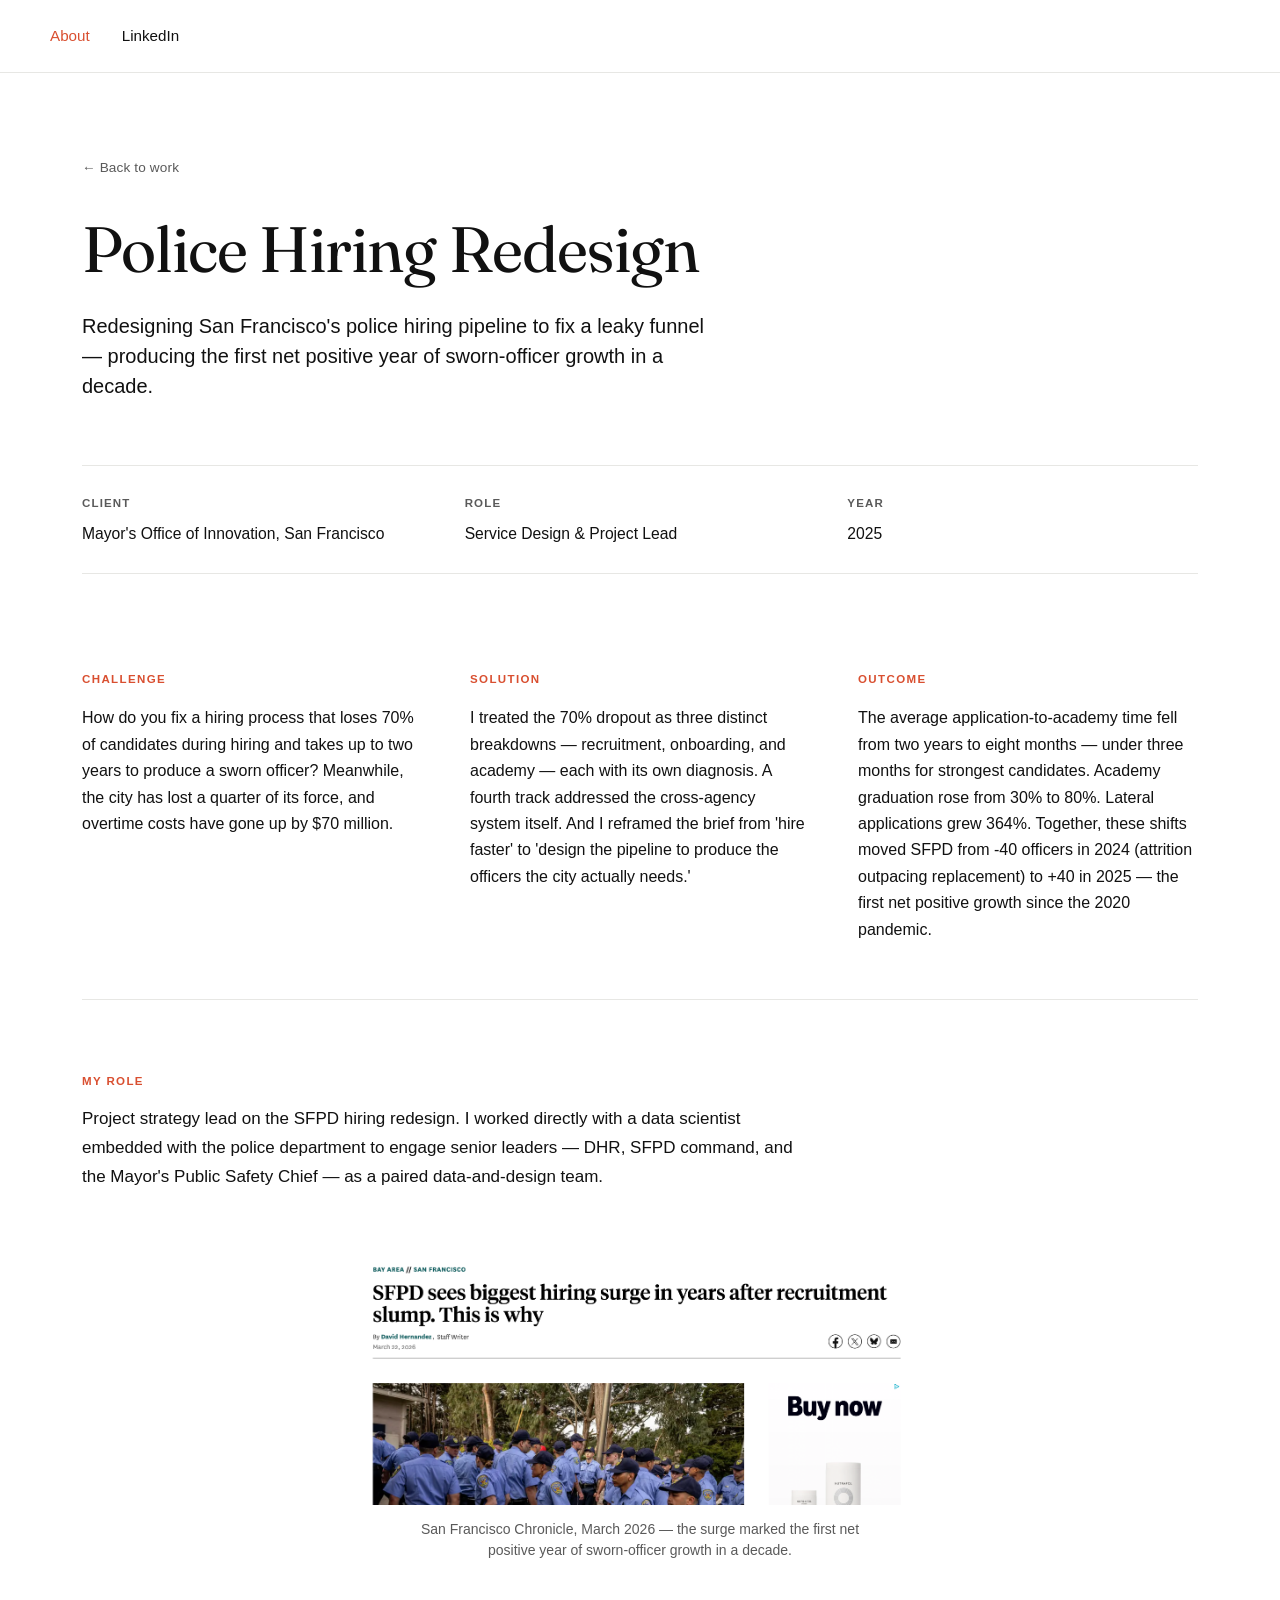
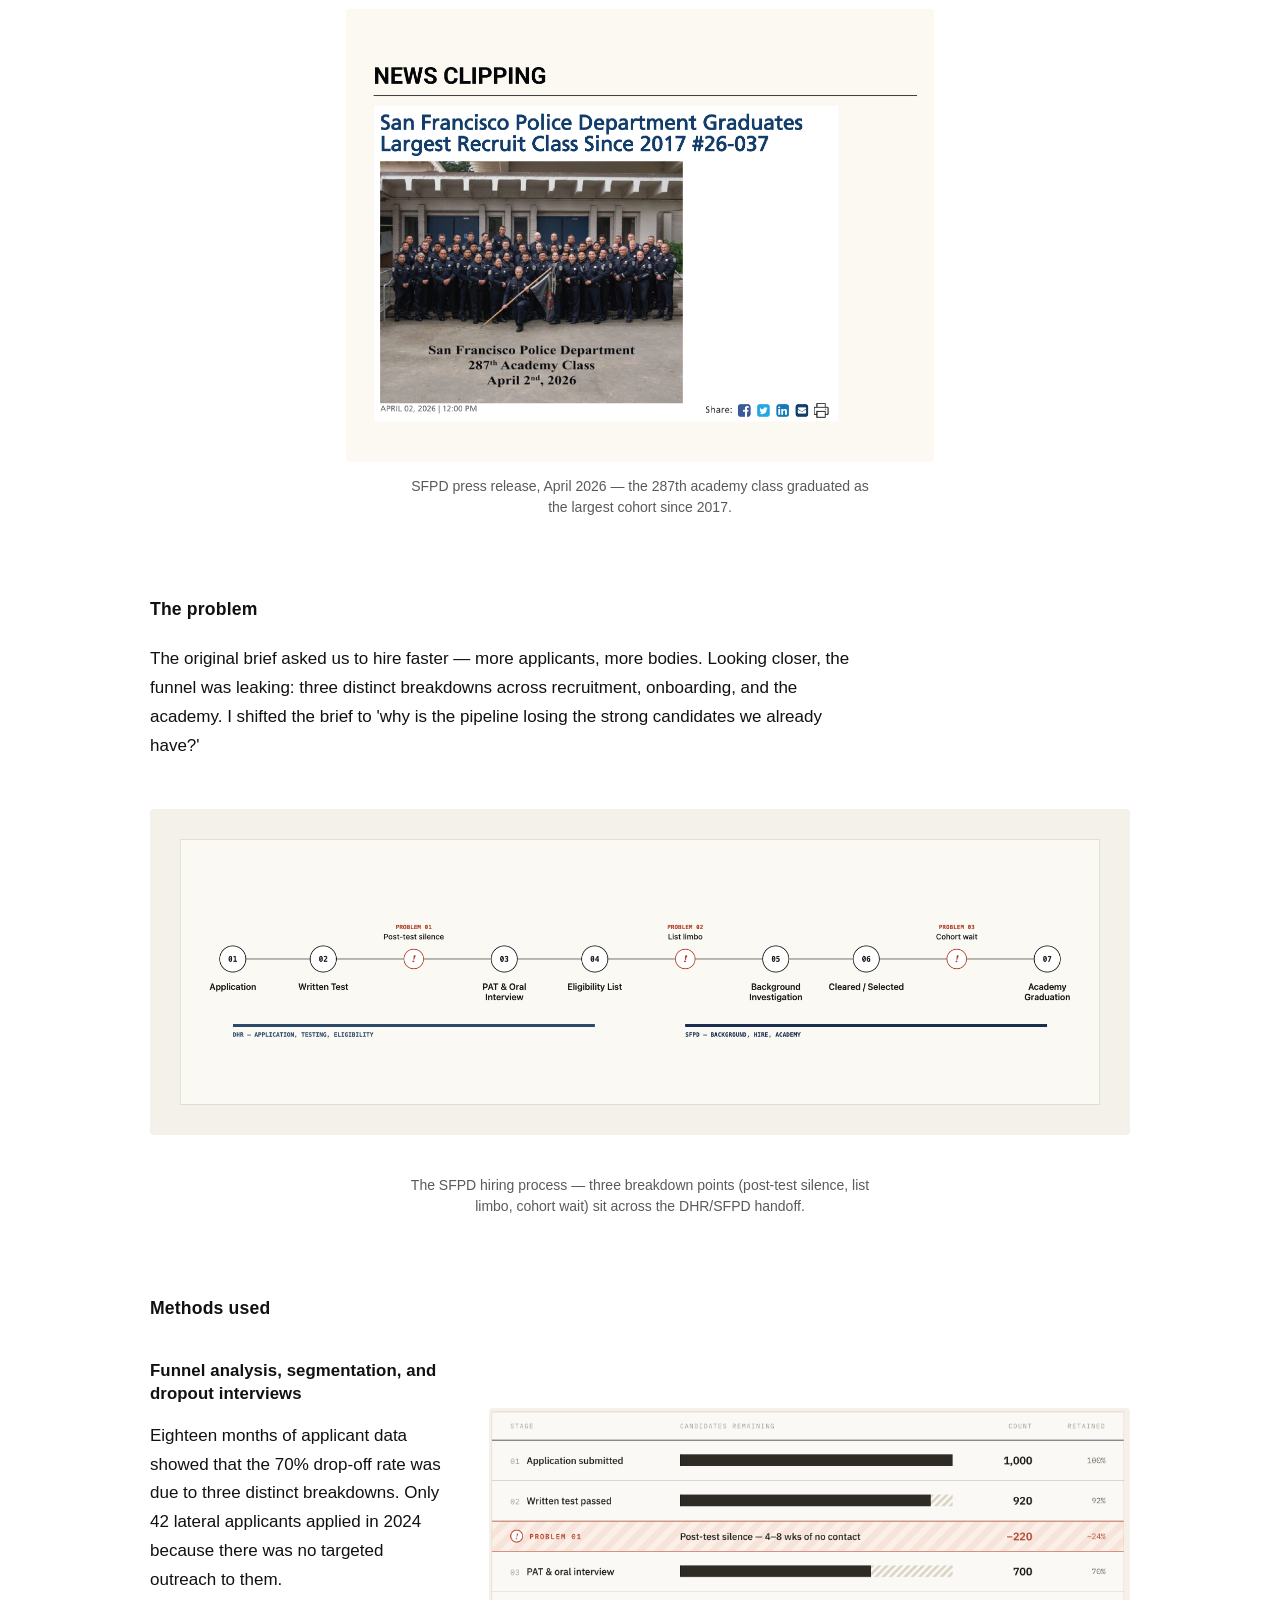
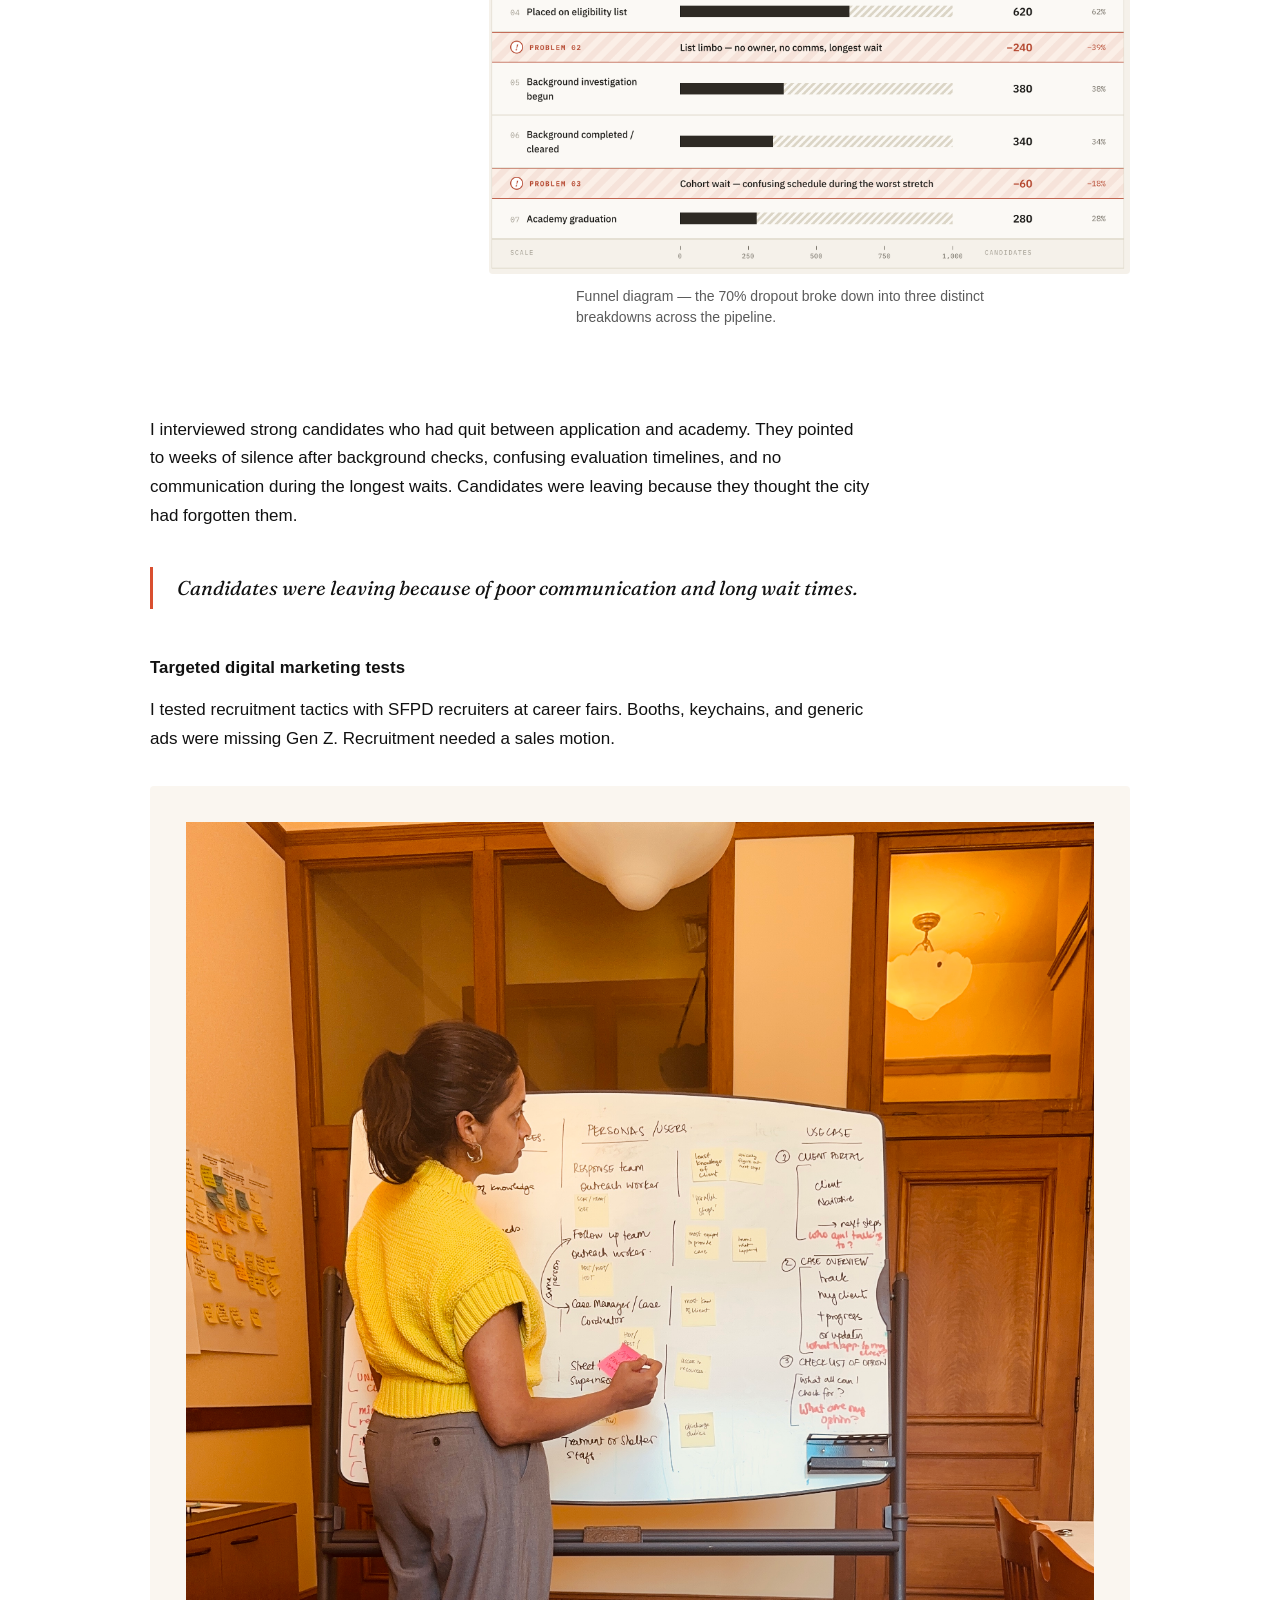
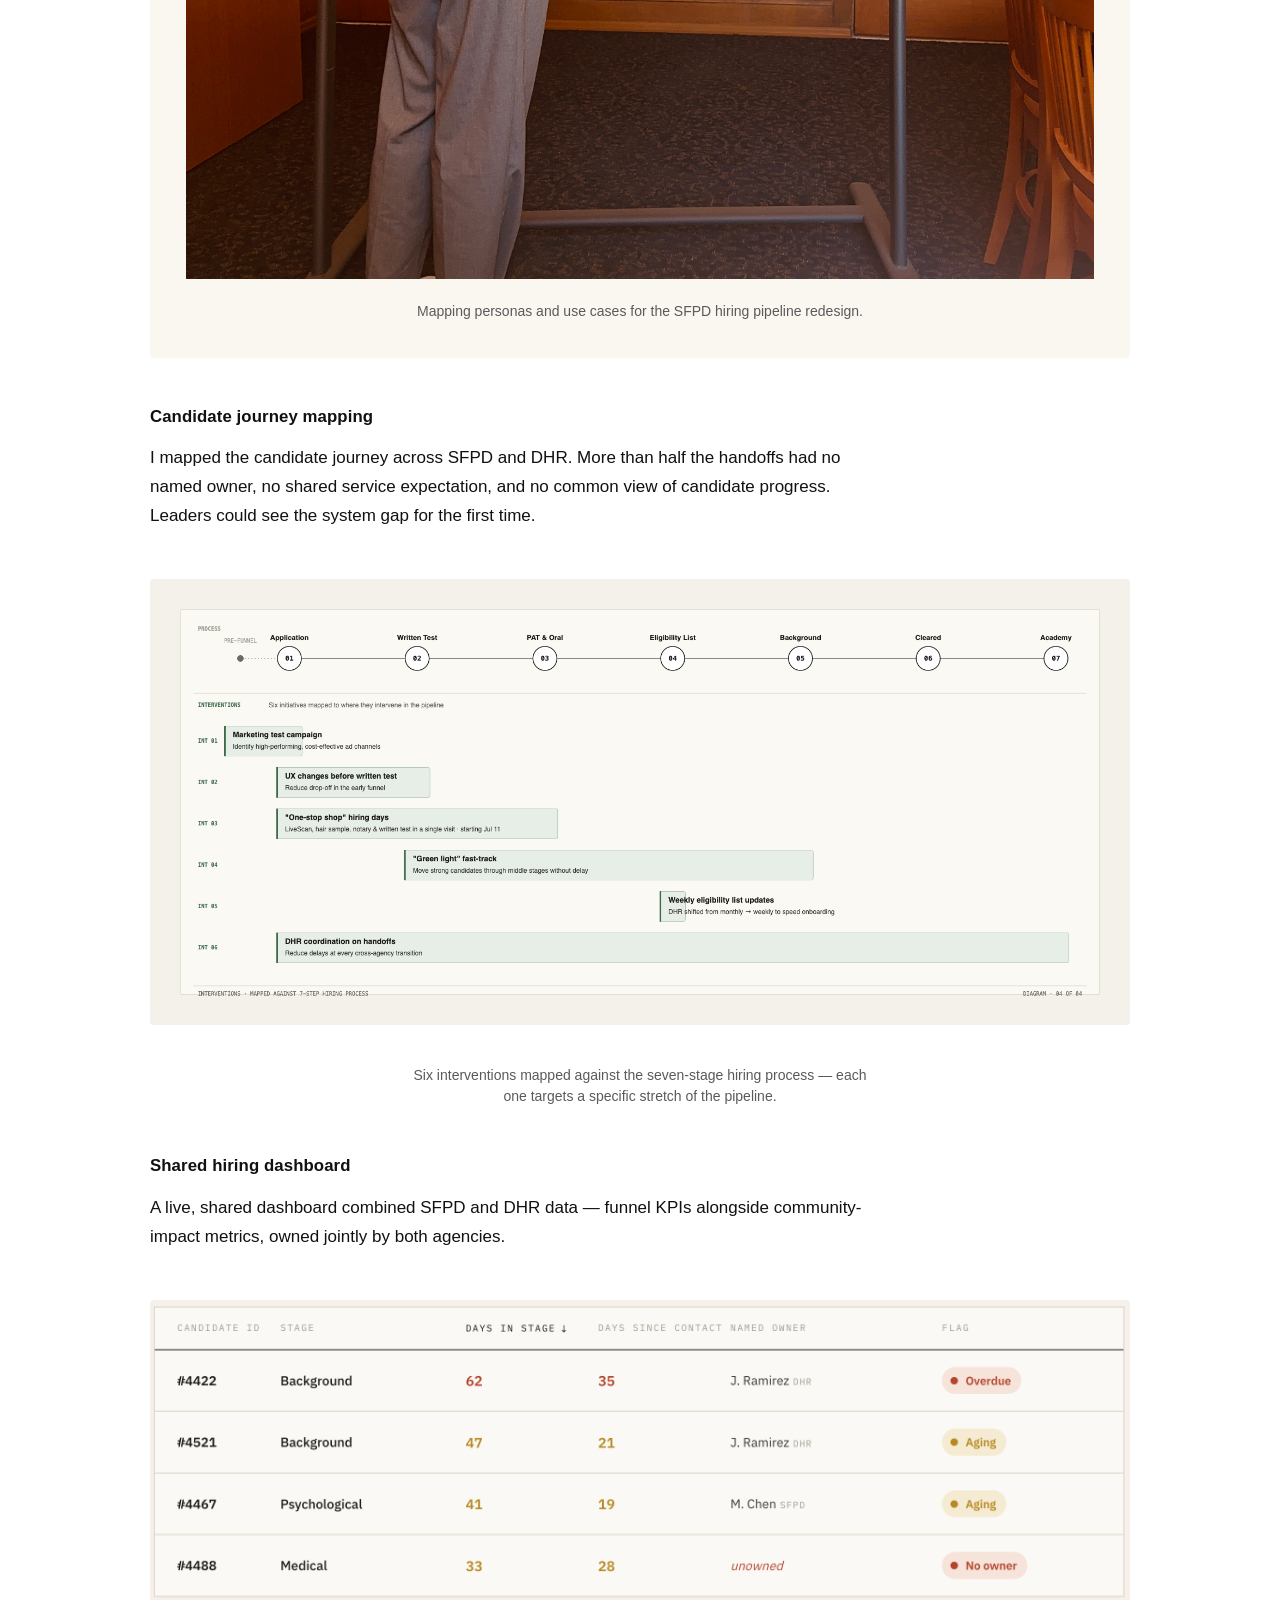
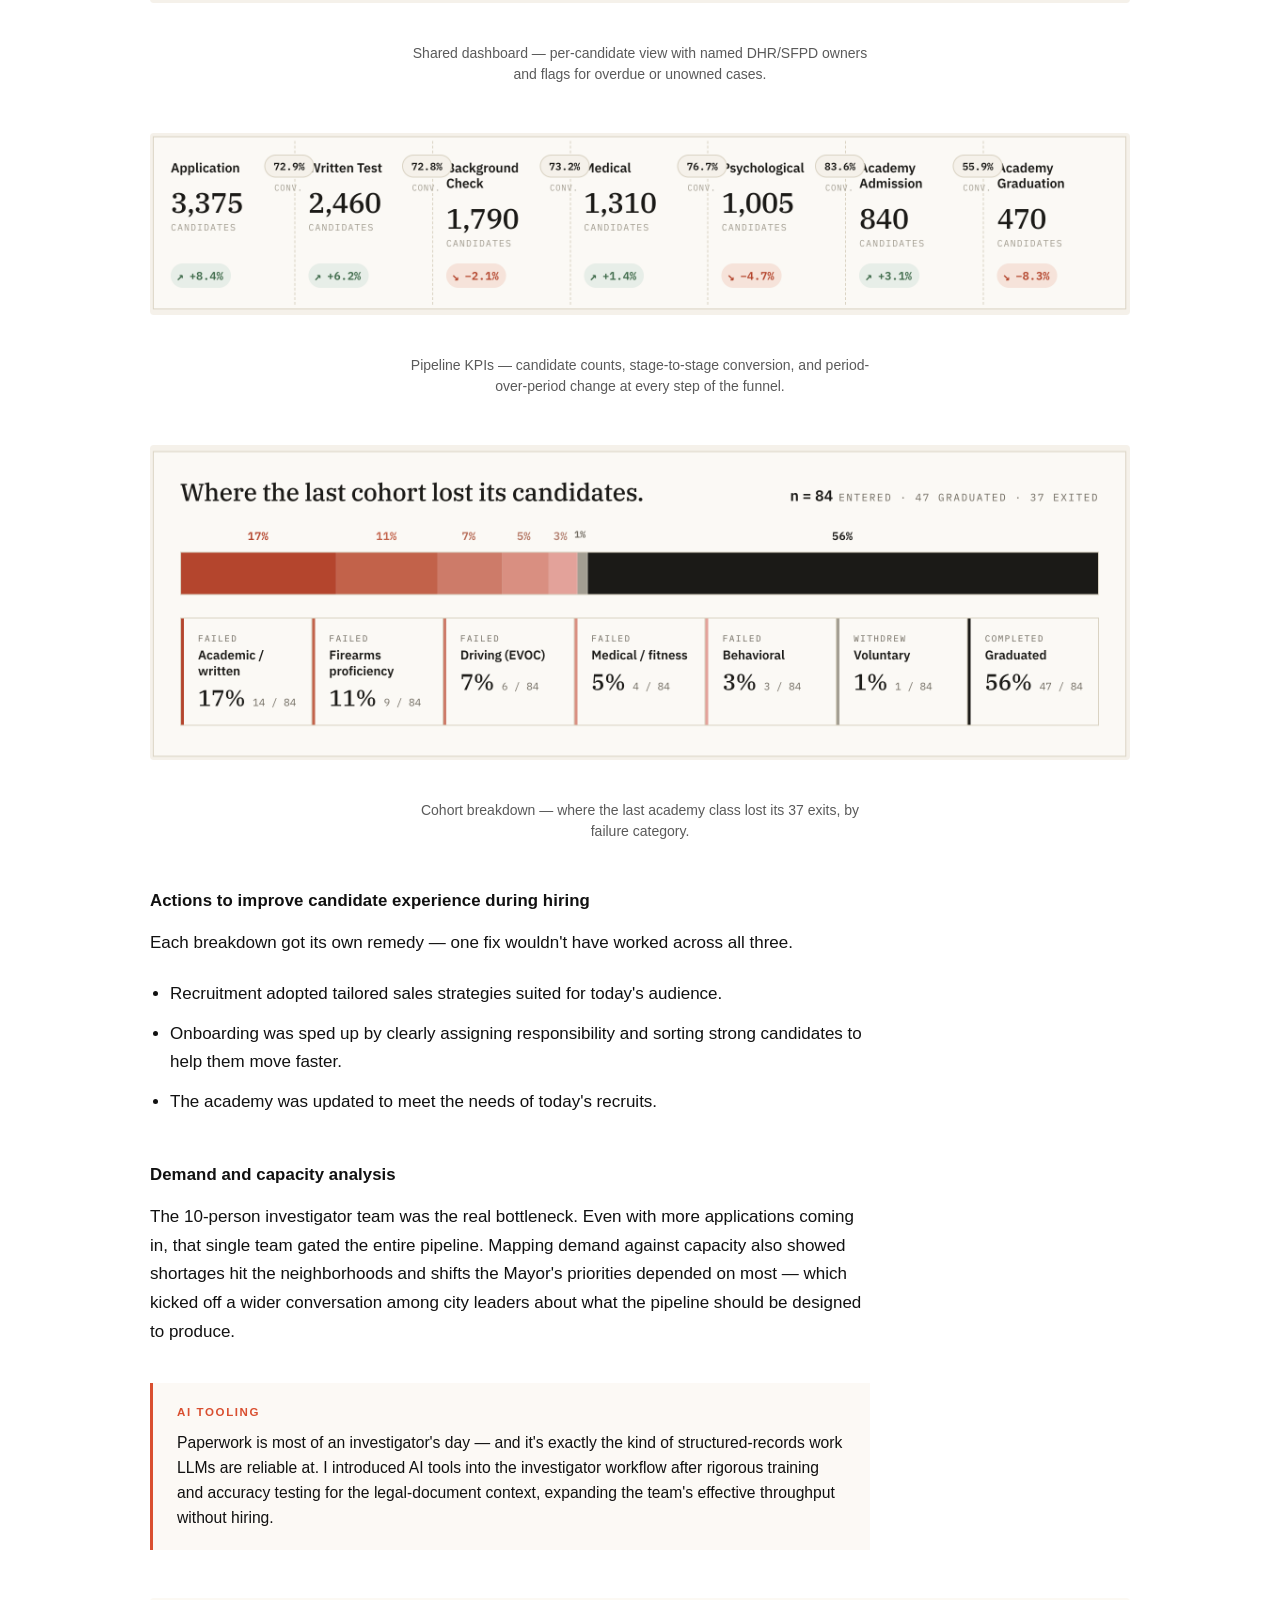
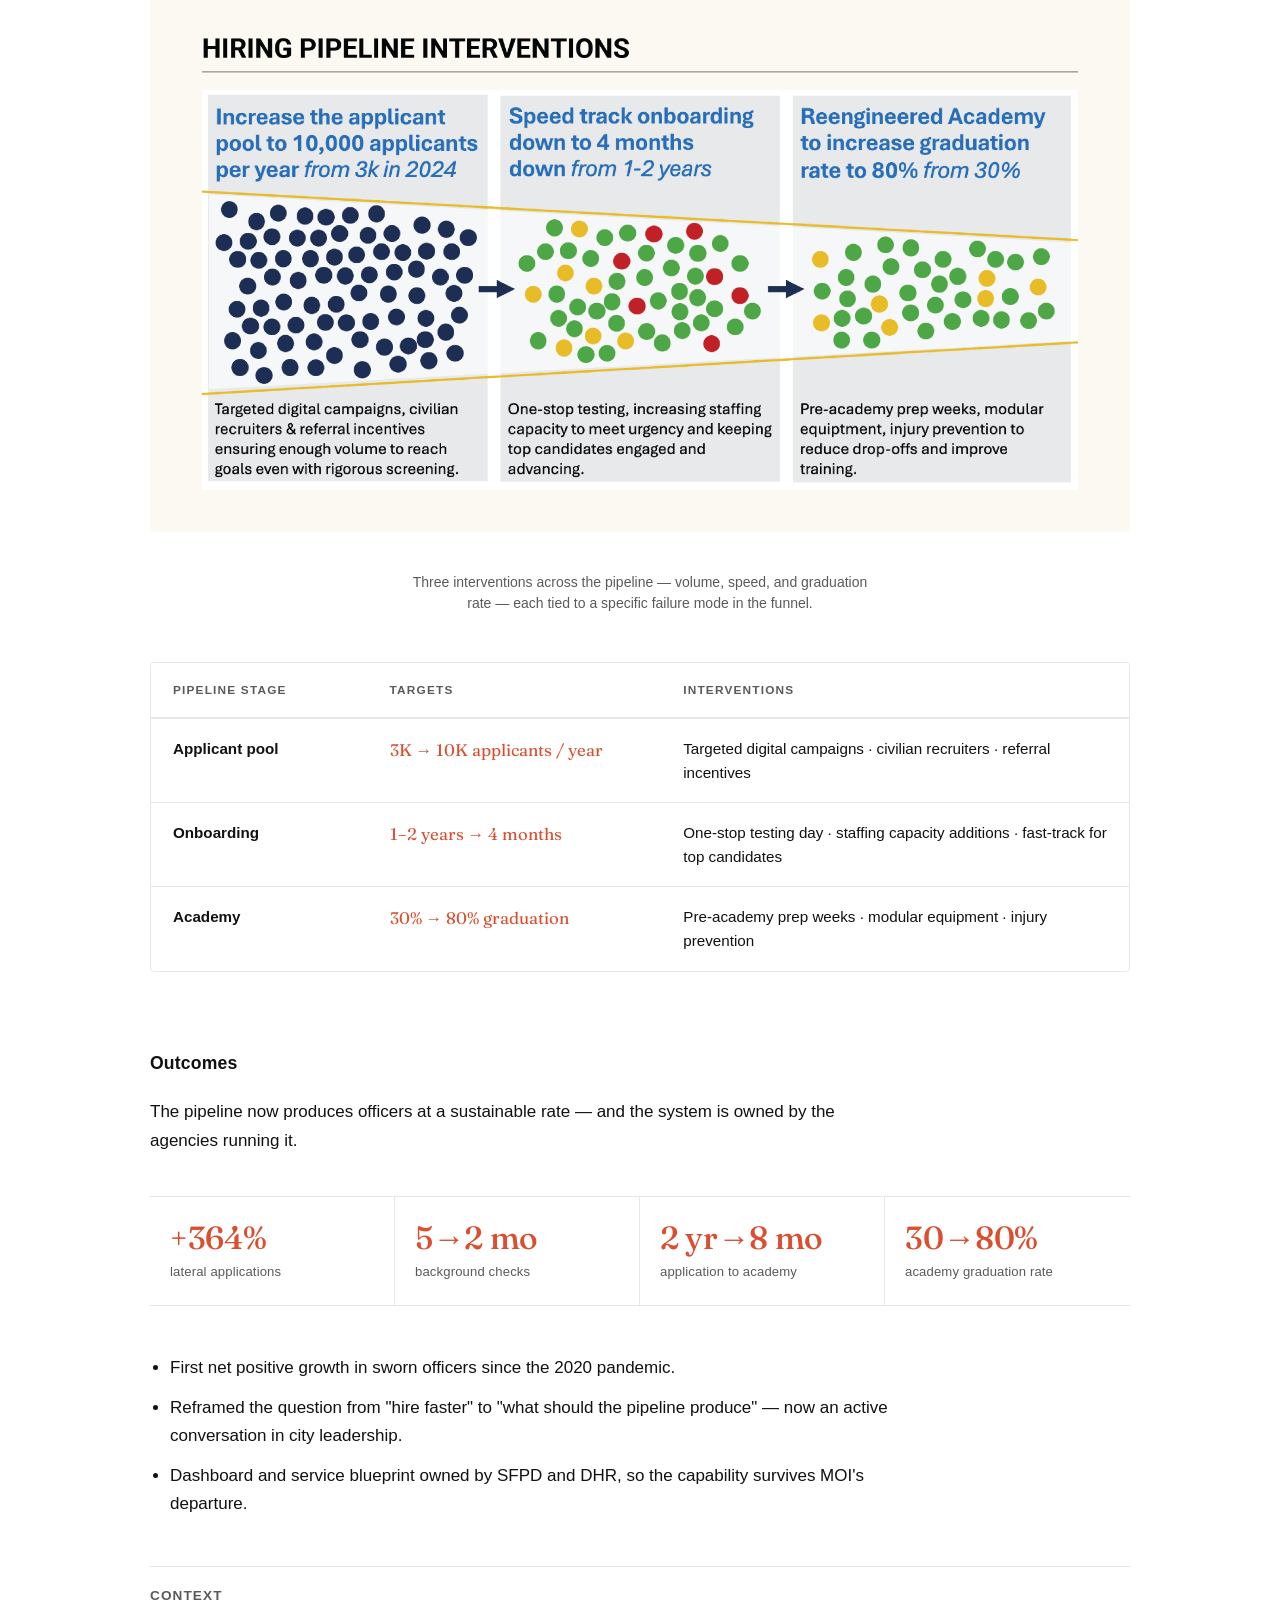
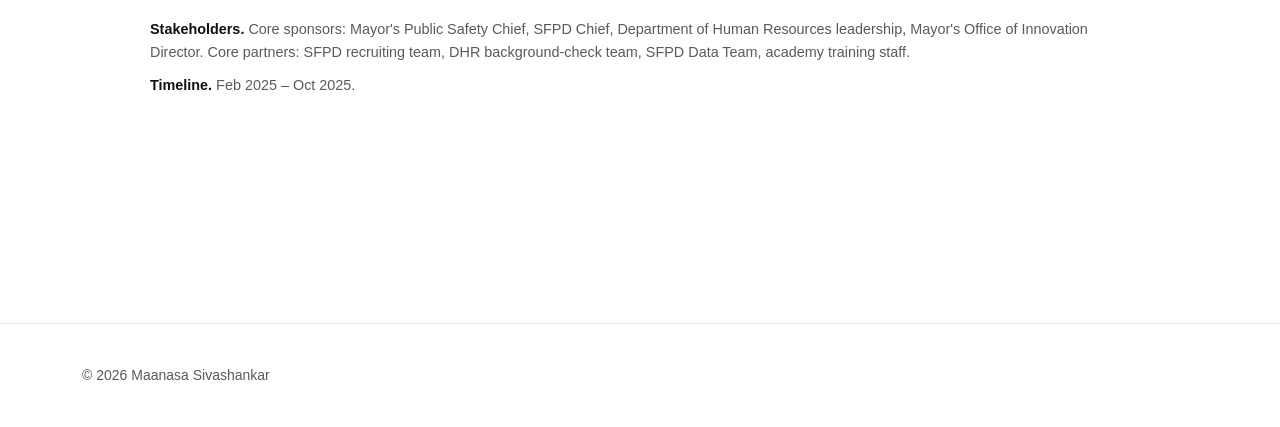
==== project-1.html @ e6d5afc5 "Rebuild portfolio: new case study content, Fraunces typography, project images Major content rewrite" ====
<!DOCTYPE html>
<html lang="en">
<head>
  <meta charset="UTF-8" />
  <meta name="viewport" content="width=device-width, initial-scale=1.0" />
  <title>Police Hiring Redesign &mdash; Maanasa Sivashankar</title>
  <link rel="preconnect" href="https://fonts.googleapis.com" />
  <link rel="preconnect" href="https://fonts.gstatic.com" crossorigin />
  <link href="https://fonts.googleapis.com/css2?family=Fraunces:opsz,wght@9..144,400;9..144,500;9..144,600;9..144,700&display=swap" rel="stylesheet" />
  <link rel="stylesheet" href="css/style.css" />
</head>
<body>
  <header class="site-header">
    <div class="container nav">
      <ul class="nav-links">
        <li><a href="index.html" class="active">About</a></li>
        <li><a href="https://www.linkedin.com/in/maanasa-sivashankar/" target="_blank" rel="noopener noreferrer">LinkedIn</a></li>
      </ul>
      <button class="nav-toggle" aria-label="Toggle menu">&#9776;</button>
    </div>
  </header>

  <main class="page container project-detail">
    <header>
      <a href="index.html#work" class="back-link">&larr; Back to work</a>
      <h1 class="page-title">Police Hiring Redesign</h1>
      <p class="page-lede">Redesigning San Francisco's police hiring pipeline to fix a leaky funnel &mdash; producing the first net positive year of sworn-officer growth in a decade.</p>
    </header>

    <dl class="project-meta">
      <div>
        <dt>Client</dt>
        <dd>Mayor's Office of Innovation, San Francisco</dd>
      </div>
      <div>
        <dt>Role</dt>
        <dd>Service Design &amp; Project Lead</dd>
      </div>
      <div>
        <dt>Year</dt>
        <dd>2025</dd>
      </div>
    </dl>

    <section class="overview-grid" aria-label="Project overview">
      <div class="overview-item">
        <h2 class="overview-label">Challenge</h2>
        <p class="overview-body">How do you fix a hiring process that loses 70% of candidates during hiring and takes up to two years to produce a sworn officer? Meanwhile, the city has lost a quarter of its force, and overtime costs have gone up by $70 million.</p>
      </div>
      <div class="overview-item">
        <h2 class="overview-label">Solution</h2>
        <p class="overview-body">I treated the 70% dropout as three distinct breakdowns &mdash; recruitment, onboarding, and academy &mdash; each with its own diagnosis. A fourth track addressed the cross-agency system itself. And I reframed the brief from 'hire faster' to 'design the pipeline to produce the officers the city actually needs.'</p>
      </div>
      <div class="overview-item">
        <h2 class="overview-label">Outcome</h2>
        <p class="overview-body">The average application-to-academy time fell from two years to eight months &mdash; under three months for strongest candidates. Academy graduation rose from 30% to 80%. Lateral applications grew 364%. Together, these shifts moved SFPD from -40 officers in 2024 (attrition outpacing replacement) to +40 in 2025 &mdash; the first net positive growth since the 2020 pandemic.</p>
      </div>
    </section>

    <section class="my-role">
      <h3>My role</h3>
      <p>Project strategy lead on the SFPD hiring redesign. I worked directly with a data scientist embedded with the police department to engage senior leaders &mdash; DHR, SFPD command, and the Mayor's Public Safety Chief &mdash; as a paired data-and-design team.</p>
    </section>

    <article class="project-content">

      <figure class="figure-press">
        <img src="police-hiring.png" alt="San Francisco Chronicle headline from March 2026: &lsquo;SFPD sees biggest hiring surge in years after recruitment slump. This is why,&rsquo; with a photo of an academy cohort below." />
        <figcaption>San Francisco Chronicle, March 2026 &mdash; the surge marked the first net positive year of sworn-officer growth in a decade.</figcaption>
      </figure>

      <figure class="figure-press">
        <img src="projects-09.png" alt="News clipping titled &lsquo;San Francisco Police Department Graduates Largest Recruit Class Since 2017 #26-037,&rsquo; dated April 2, 2026, with a photo of the SFPD 287th Academy Class in formal dress." />
        <figcaption>SFPD press release, April 2026 &mdash; the 287th academy class graduated as the largest cohort since 2017.</figcaption>
      </figure>

      <h2>The problem</h2>
      <p>The original brief asked us to hire faster &mdash; more applicants, more bodies. Looking closer, the funnel was leaking: three distinct breakdowns across recruitment, onboarding, and the academy. I shifted the brief to 'why is the pipeline losing the strong candidates we already have?'</p>

      <figure>
        <img src="ph-process.png" alt="SFPD hiring process from application to academy graduation, with three breakdown points flagged: post-test silence, list limbo, and cohort wait, across the DHR-to-SFPD handoff." />
        <figcaption>The SFPD hiring process &mdash; three breakdown points (post-test silence, list limbo, cohort wait) sit across the DHR/SFPD handoff.</figcaption>
      </figure>

      <h2>Methods used</h2>

      <div class="methods-split">
        <div class="methods-split-text">
          <h3>Funnel analysis, segmentation, and dropout interviews</h3>
          <p>Eighteen months of applicant data showed that the 70% drop-off rate was due to three distinct breakdowns. Only 42 lateral applicants applied in 2024 because there was no targeted outreach to them.</p>
        </div>
        <figure class="methods-split-figure">
          <img src="ph-funnel.png" alt="Funnel diagram of the SFPD hiring pipeline showing candidate counts from application (1,000) to academy graduation (280), with three dropout problems flagged: post-test silence losing 220 candidates, list limbo losing 240, and cohort wait losing 60." />
          <figcaption>Funnel diagram &mdash; the 70% dropout broke down into three distinct breakdowns across the pipeline.</figcaption>
        </figure>
      </div>

      <p>I interviewed strong candidates who had quit between application and academy. They pointed to weeks of silence after background checks, confusing evaluation timelines, and no communication during the longest waits. Candidates were leaving because they thought the city had forgotten them.</p>

      <blockquote class="project-callout">Candidates were leaving because of poor communication and long wait times.</blockquote>

      <h3>Targeted digital marketing tests</h3>
      <p>I tested recruitment tactics with SFPD recruiters at career fairs. Booths, keychains, and generic ads were missing Gen Z. Recruitment needed a sales motion.</p>

      <figure class="figure-penske">
        <img src="PoliceHiring.jpeg" alt="Maanasa at a whiteboard mapping persona and use-case research notes for the SFPD hiring redesign &mdash; columns of stakeholder personas on the left, paired with use cases on the right." />
        <figcaption>Mapping personas and use cases for the SFPD hiring pipeline redesign.</figcaption>
      </figure>

      <h3>Candidate journey mapping</h3>
      <p>I mapped the candidate journey across SFPD and DHR. More than half the handoffs had no named owner, no shared service expectation, and no common view of candidate progress. Leaders could see the system gap for the first time.</p>

      <figure>
        <img src="interventions.png" alt="Timeline of the seven-stage SFPD hiring process from pre-funnel through academy, with six interventions mapped as horizontal bars beneath, each spanning the stages it targets across marketing, UX, hiring days, fast-tracking, eligibility updates, and DHR coordination." />
        <figcaption>Six interventions mapped against the seven-stage hiring process &mdash; each one targets a specific stretch of the pipeline.</figcaption>
      </figure>

      <h3>Shared hiring dashboard</h3>
      <p>A live, shared dashboard combined SFPD and DHR data &mdash; funnel KPIs alongside community-impact metrics, owned jointly by both agencies.</p>

      <figure>
        <img src="dashboard-1.png" alt="Shared hiring dashboard table &mdash; columns for Candidate ID, Stage, Days in Stage, Days Since Contact, Named Owner with DHR or SFPD tag, and a Flag pill surfacing overdue, aging, and unowned cases." />
        <figcaption>Shared dashboard &mdash; per-candidate view with named DHR/SFPD owners and flags for overdue or unowned cases.</figcaption>
      </figure>

      <figure>
        <img src="dashboard-2.png" alt="Pipeline KPI strip &mdash; seven hiring stages from Application to Academy Graduation with candidate counts, stage-to-stage conversion rates, and period-over-period change arrows." />
        <figcaption>Pipeline KPIs &mdash; candidate counts, stage-to-stage conversion, and period-over-period change at every step of the funnel.</figcaption>
      </figure>

      <figure>
        <img src="dashboard-3.png" alt="Stacked bar showing where the last academy cohort of 84 lost its 37 exits, broken out by failure category: academic, firearms, driving, medical, behavioral, and voluntary withdrawals, alongside the 47 who graduated." />
        <figcaption>Cohort breakdown &mdash; where the last academy class lost its 37 exits, by failure category.</figcaption>
      </figure>

      <h3>Actions to improve candidate experience during hiring</h3>
      <p>Each breakdown got its own remedy &mdash; one fix wouldn't have worked across all three.</p>
      <ul>
        <li>Recruitment adopted tailored sales strategies suited for today's audience.</li>
        <li>Onboarding was sped up by clearly assigning responsibility and sorting strong candidates to help them move faster.</li>
        <li>The academy was updated to meet the needs of today's recruits.</li>
      </ul>

      <h3>Demand and capacity analysis</h3>
      <p>The 10-person investigator team was the real bottleneck. Even with more applications coming in, that single team gated the entire pipeline. Mapping demand against capacity also showed shortages hit the neighborhoods and shifts the Mayor's priorities depended on most &mdash; which kicked off a wider conversation among city leaders about what the pipeline should be designed to produce.</p>

      <aside class="ai-callout">
        <span class="ai-callout-label">AI tooling</span>
        <p>Paperwork is most of an investigator's day &mdash; and it's exactly the kind of structured-records work LLMs are reliable at. I introduced AI tools into the investigator workflow after rigorous training and accuracy testing for the legal-document context, expanding the team's effective throughput without hiring.</p>
      </aside>

      <figure>
        <img src="projects-02.png" alt="Three-stage diagram titled 'Hiring Pipeline Interventions' visualized as funnels of dots: increase the applicant pool to 10,000 per year from 3K, speed-track onboarding to 4 months from one to two years, and reengineer the academy to raise graduation from 30% to 80%." />
        <figcaption>Three interventions across the pipeline &mdash; volume, speed, and graduation rate &mdash; each tied to a specific failure mode in the funnel.</figcaption>
      </figure>

      <div class="interventions-table" role="table" aria-label="Pipeline interventions by stage">
        <div class="interventions-row interventions-header" role="row">
          <div role="columnheader">Pipeline stage</div>
          <div role="columnheader">Targets</div>
          <div role="columnheader">Interventions</div>
        </div>
        <div class="interventions-row" role="row">
          <div class="interventions-stage" role="cell">Applicant pool</div>
          <div class="interventions-shift" role="cell">3K &rarr; 10K applicants / year</div>
          <div role="cell">Targeted digital campaigns &middot; civilian recruiters &middot; referral incentives</div>
        </div>
        <div class="interventions-row" role="row">
          <div class="interventions-stage" role="cell">Onboarding</div>
          <div class="interventions-shift" role="cell">1&ndash;2 years &rarr; 4 months</div>
          <div role="cell">One-stop testing day &middot; staffing capacity additions &middot; fast-track for top candidates</div>
        </div>
        <div class="interventions-row" role="row">
          <div class="interventions-stage" role="cell">Academy</div>
          <div class="interventions-shift" role="cell">30% &rarr; 80% graduation</div>
          <div role="cell">Pre-academy prep weeks &middot; modular equipment &middot; injury prevention</div>
        </div>
      </div>

      <h2>Outcomes</h2>

      <p>The pipeline now produces officers at a sustainable rate &mdash; and the system is owned by the agencies running it.</p>

      <div class="stat-row">
        <div class="stat">
          <span class="stat-num">+364%</span>
          <span class="stat-label">lateral applications</span>
        </div>
        <div class="stat">
          <span class="stat-num">5&rarr;2 mo</span>
          <span class="stat-label">background checks</span>
        </div>
        <div class="stat">
          <span class="stat-num">2 yr&rarr;8 mo</span>
          <span class="stat-label">application to academy</span>
        </div>
        <div class="stat">
          <span class="stat-num">30&rarr;80%</span>
          <span class="stat-label">academy graduation rate</span>
        </div>
      </div>

      <ul>
        <li>First net positive growth in sworn officers since the 2020 pandemic.</li>
        <li>Reframed the question from "hire faster" to "what should the pipeline produce" &mdash; now an active conversation in city leadership.</li>
        <li>Dashboard and service blueprint owned by SFPD and DHR, so the capability survives MOI's departure.</li>
      </ul>

      <section class="project-context">
        <h3>Context</h3>
        <p><strong>Stakeholders.</strong> Core sponsors: Mayor's Public Safety Chief, SFPD Chief, Department of Human Resources leadership, Mayor's Office of Innovation Director. Core partners: SFPD recruiting team, DHR background-check team, SFPD Data Team, academy training staff.</p>
        <p><strong>Timeline.</strong> Feb 2025 &ndash; Oct 2025.</p>
      </section>
    </article>
  </main>

  <footer class="site-footer">
    <div class="container footer-inner">
      <span>&copy; 2026 Maanasa Sivashankar</span>
    </div>
  </footer>

  <script src="js/main.js"></script>
</body>
</html>
---- css/style.css ----
:root {
  /* Palette — white, black, orange only.
     Hairline rules stay neutral gray (decided in brief: borders are structure, not content color). */
  --bg: #ffffff;
  --fg: #111111;
  --muted: #5a5a5a;        /* near-black at lower contrast, not a true gray */
  --accent: #d94f30;
  --border: #e7e7e4;       /* very light neutral hairline */
  --card: #ffffff;
  --max-width: 1180px;
  --prose-width: 720px;    /* ~65–72ch comfortable reading column */
  --radius: 4px;
  --font-sans: -apple-system, BlinkMacSystemFont, "Inter", "Helvetica Neue", Arial, sans-serif;
  --font-serif: "Fraunces", "Georgia", "Times New Roman", serif;
}

* {
  box-sizing: border-box;
  margin: 0;
  padding: 0;
}

html {
  scroll-behavior: smooth;
}

body {
  font-family: var(--font-sans);
  background: var(--bg);
  color: var(--fg);
  line-height: 1.65;
  font-size: 17px;
  -webkit-font-smoothing: antialiased;
  -moz-osx-font-smoothing: grayscale;
  text-rendering: optimizeLegibility;
  overflow-x: hidden;
}

a {
  color: var(--fg);
  text-decoration: none;
  transition: color 0.2s ease;
}

a:hover {
  color: var(--accent);
}

img {
  max-width: 100%;
  height: auto;
  display: block;
}

.container {
  max-width: var(--max-width);
  margin: 0 auto;
  padding-left: 32px;
  padding-right: 32px;
}

/* ---------- Header / Nav ---------- */
.site-header {
  border-bottom: 1px solid var(--border);
  background: var(--bg);
  position: sticky;
  top: 0;
  z-index: 100;
}

.nav {
  display: flex;
  justify-content: flex-start;
  align-items: center;
  gap: 28px;
  padding: 22px 0;
}

.nav-logo {
  font-weight: 700;
  font-size: 1.05rem;
  letter-spacing: 0.01em;
}

.nav-links {
  display: flex;
  gap: 32px;
  list-style: none;
}

.nav-links a {
  font-size: 0.95rem;
  font-weight: 500;
  color: var(--fg);
}

.nav-links a.active,
.nav-links a:hover {
  color: var(--accent);
}

.nav-toggle {
  display: none;
  background: none;
  border: none;
  cursor: pointer;
  font-size: 1.5rem;
  color: var(--fg);
}

/* ---------- Page sections ---------- */
.page {
  padding-top: 80px;
  padding-bottom: 120px;
}

.page-title {
  font-family: var(--font-serif);
  font-size: clamp(2.125rem, 5.4vw, 4rem);
  font-weight: 400;
  line-height: 1.05;
  letter-spacing: -0.015em;
  margin-bottom: 28px;
  max-width: 18ch;
  word-wrap: break-word;
  overflow-wrap: break-word;
}

.page-lede {
  font-family: var(--font-sans);
  font-size: 1.25rem;
  line-height: 1.5;
  color: var(--fg);
  max-width: 56ch;
  margin-bottom: 64px;
  font-weight: 400;
}

.section-title {
  font-family: var(--font-sans);
  font-size: 0.82rem;
  font-weight: 700;
  text-transform: uppercase;
  letter-spacing: 0.1em;
  margin-bottom: 28px;
  color: var(--fg);
}

/* ---------- About / Home ---------- */
.about-hero {
  display: grid;
  grid-template-columns: 1fr 1fr;
  gap: 64px;
  align-items: center;
}

.about-hero--single {
  grid-template-columns: 1fr;
  max-width: 880px;
}

.about-hero img {
  border-radius: var(--radius);
  width: 100%;
  aspect-ratio: 1 / 1;
  object-fit: cover;
  background: var(--border);
}

.about-hero h1 {
  font-family: var(--font-serif);
  font-size: clamp(2.125rem, 6vw, 4.5rem);
  font-weight: 400;
  line-height: 1.02;
  letter-spacing: -0.02em;
  margin-bottom: 28px;
  word-wrap: break-word;
  overflow-wrap: break-word;
}

.about-hero h1 span {
  color: var(--accent);
}

.about-hero p {
  font-size: 1.1rem;
  color: var(--fg);
  margin-bottom: 16px;
}

.about-name {
  font-family: var(--font-serif);
  font-size: clamp(2.125rem, 6vw, 4.5rem);
  font-weight: 400;
  line-height: 1.02;
  letter-spacing: -0.02em;
  margin-bottom: 20px;
  max-width: none;
  word-wrap: break-word;
  overflow-wrap: break-word;
}

.about-pronunciation {
  font-size: 0.32em;       /* sized down relative to the much larger H1 */
  font-weight: 400;
  color: var(--muted);
  font-style: italic;
  letter-spacing: 0.01em;
  margin-left: 0.4em;
  white-space: nowrap;
  vertical-align: middle;
}

.about-subhead {
  font-family: var(--font-sans);
  font-style: normal;
  font-size: 1.35rem;
  font-weight: 500;
  line-height: 1.3;
  color: var(--fg);
  margin-bottom: 8px;
  max-width: 48ch;
}

.about-tagline {
  font-family: var(--font-sans);
  font-size: 1.1rem;
  font-weight: 400;
  line-height: 1.5;
  color: var(--muted);
  margin-bottom: 40px;
  max-width: 56ch;
}

.about-bio {
  font-family: var(--font-sans);
  font-size: 1.0625rem;
  color: var(--fg);
  line-height: 1.7;
  margin-bottom: 18px;
  max-width: 62ch;
}

/* ---------- Projects grid ---------- */
.projects-grid {
  display: grid;
  grid-template-columns: repeat(3, 1fr);
  gap: 40px;
}

.project-card {
  display: block;
  background: transparent;
  border-radius: 0;
  overflow: hidden;
  border: none;
  transition: transform 0.25s ease;
}

.project-card:hover {
  transform: translateY(-3px);
}

.project-card img {
  width: 100%;
  aspect-ratio: 4 / 3;
  object-fit: cover;
  background: var(--border);
  border-radius: var(--radius);
}

.project-card-body {
  padding: 16px 0 0;
}

.project-card-title {
  font-family: var(--font-serif);
  font-size: 1.3rem;
  font-weight: 500;
  margin-bottom: 4px;
  line-height: 1.25;
}

.project-card-meta {
  font-size: 0.9rem;
  color: var(--muted);
}

/* ---------- Work carousel (About page) ---------- */
.work-section {
  margin-top: 112px;
  padding-top: 8px;
}

.work-section-header {
  display: flex;
  align-items: flex-end;
  justify-content: space-between;
  gap: 24px;
  margin-bottom: 44px;
}

.work-section-title {
  font-family: var(--font-serif);
  font-size: clamp(2rem, 3.6vw, 2.75rem);
  font-weight: 400;
  letter-spacing: -0.015em;
  line-height: 1.05;
  margin-bottom: 12px;
}

.work-section-lede {
  font-size: 1.05rem;
  color: var(--muted);
  max-width: 56ch;
  line-height: 1.55;
  margin: 0;
}

.work-carousel-arrows {
  display: flex;
  gap: 10px;
  flex-shrink: 0;
}

.work-carousel-arrow {
  width: 44px;
  height: 44px;
  border-radius: 50%;
  border: 1px solid var(--border);
  background: var(--card);
  color: var(--fg);
  display: inline-flex;
  align-items: center;
  justify-content: center;
  cursor: pointer;
  transition: background 0.2s ease, color 0.2s ease, border-color 0.2s ease;
  padding: 0;
}

.work-carousel-arrow:hover {
  background: var(--fg);
  color: var(--bg);
  border-color: var(--fg);
}

.work-carousel-arrow:focus-visible {
  outline: 2px solid var(--accent);
  outline-offset: 2px;
}

.work-carousel {
  display: flex;
  gap: 28px;
  overflow-x: auto;
  scroll-snap-type: x mandatory;
  scroll-behavior: smooth;
  padding-bottom: 8px;
  /* allow cards to extend visually beyond container edge */
  margin-right: -32px;
  padding-right: 32px;
  scrollbar-width: none;
  -ms-overflow-style: none;
}

.work-carousel::-webkit-scrollbar {
  display: none;
}

.work-card {
  flex: 0 0 360px;
  scroll-snap-align: start;
  display: flex;
  flex-direction: column;
  background: transparent;
  border: none;
  border-radius: 0;
  overflow: visible;
  color: var(--fg);
  transition: transform 0.25s ease;
}

.work-card:hover {
  transform: translateY(-4px);
  color: var(--fg);
}

.work-card-media {
  width: 100%;
  aspect-ratio: 4 / 3;
  overflow: hidden;
  background: var(--border);
  border-radius: var(--radius);
}

.work-card-media img {
  width: 100%;
  height: 100%;
  object-fit: cover;
  display: block;
  transition: transform 0.5s ease;
}

.work-card:hover .work-card-media img {
  transform: scale(1.03);
}

.work-card-body {
  padding: 20px 4px 4px;
  display: flex;
  flex-direction: column;
  gap: 10px;
  flex: 1;
}

.work-card-title {
  font-family: var(--font-serif);
  font-size: 1.35rem;
  font-weight: 500;
  line-height: 1.2;
  letter-spacing: -0.005em;
}

.work-card-desc {
  font-size: 1rem;
  color: var(--muted);
  line-height: 1.55;
  margin: 0;
  flex: 1;
}

.work-card-cta {
  margin-top: 8px;
  color: var(--accent);
  font-size: 0.92rem;
  font-weight: 600;
  letter-spacing: 0.02em;
  text-transform: uppercase;
}

.work-card-cta span {
  display: inline-block;
  transition: transform 0.2s ease;
}

.work-card:hover .work-card-cta span {
  transform: translateX(4px);
}

@media (max-width: 860px) {
  .work-section {
    margin-top: 56px;
  }
  .work-section-title {
    font-size: 1.5rem;
  }
  .work-section-header {
    flex-direction: column;
    align-items: flex-start;
    gap: 16px;
    margin-bottom: 24px;
  }
  .work-carousel-arrows {
    display: none;
  }
  .work-card {
    flex: 0 0 280px;
  }
  .work-carousel {
    gap: 16px;
    margin-right: -20px;
    padding-right: 20px;
  }
}

/* ---------- Project detail ---------- */
.project-detail header {
  margin-bottom: 56px;
}

.project-detail .back-link {
  font-size: 0.85rem;
  font-weight: 500;
  color: var(--muted);
  margin-bottom: 36px;
  display: inline-block;
  letter-spacing: 0.01em;
}

.project-detail .back-link:hover {
  color: var(--accent);
}

.project-meta {
  display: grid;
  grid-template-columns: repeat(3, 1fr);
  gap: 32px;
  padding: 28px 0;
  border-top: 1px solid var(--border);
  border-bottom: 1px solid var(--border);
  margin-bottom: 56px;
}

.project-meta dt {
  font-family: var(--font-sans);
  font-size: 0.72rem;
  font-weight: 700;
  text-transform: uppercase;
  letter-spacing: 0.1em;
  color: var(--muted);
  margin-bottom: 10px;
}

.project-meta dd {
  font-size: 0.98rem;
  font-weight: 500;
  color: var(--fg);
  line-height: 1.45;
}

.overview-grid {
  display: grid;
  grid-template-columns: repeat(3, 1fr);
  gap: 48px;
  margin-top: 0;
  margin-bottom: 0;
  padding: 40px 0 56px;
  border-bottom: 1px solid var(--border);
}

.overview-item {
  padding: 0;
}

.overview-label {
  font-family: var(--font-sans);
  font-size: 0.72rem;
  font-weight: 700;
  text-transform: uppercase;
  letter-spacing: 0.12em;
  color: var(--accent);
  margin-bottom: 16px;
}

.overview-body {
  font-size: 1rem;
  line-height: 1.65;
  color: var(--fg);
  margin: 0;
}

.project-content {
  max-width: 980px;       /* outer container — wide enough for figures, diagrams, methods-split */
  margin: 64px auto 0;
}

/* Prose elements stay narrow for comfortable line length;
   figures, grids, stats, etc. use the full container width. */
.project-content > h2,
.project-content > h3,
.project-content > p,
.project-content > ul,
.project-content > ol,
.project-content > blockquote,
.project-content > .doc-excerpt {
  max-width: var(--prose-width);
  margin-left: 0;          /* keep prose left-aligned within the wider container */
  margin-right: 0;
}

.project-content h2 {
  font-family: var(--font-sans);
  font-size: 1.1rem;
  font-weight: 700;
  letter-spacing: 0.01em;
  line-height: 1.3;
  margin: 80px 0 24px;
  color: var(--fg);
}

.project-content h2:first-child {
  margin-top: 0;
}

.project-content h3 {
  font-family: var(--font-sans);
  font-size: 1.05rem;
  font-weight: 700;
  letter-spacing: 0.005em;
  line-height: 1.35;
  margin: 48px 0 16px;
  color: var(--fg);
}

.project-content p {
  margin-bottom: 22px;
  font-size: 1.0625rem;
  line-height: 1.7;
  color: var(--fg);
}

.project-content p strong {
  font-weight: 600;
  color: var(--fg);
}

.project-content img {
  border-radius: var(--radius);
  margin: 40px 0;
  width: 100%;
}

.project-content figure {
  margin: 48px 0;
  /* figures break out of the prose column to use full content width */
  max-width: none;
}

.project-content figcaption {
  font-family: var(--font-sans);
  font-size: 0.875rem;
  color: var(--muted);
  text-align: center;
  margin-top: 14px;
  line-height: 1.5;
  max-width: 60ch;
  margin-left: auto;
  margin-right: auto;
}

/* Press-mention figure (e.g. Chronicle screenshot): narrower + centered */
.project-content .figure-press {
  max-width: 60%;
  margin-left: auto;
  margin-right: auto;
}

.project-content .figure-press img {
  width: 100%;
  height: auto;
  margin: 0;
}

@media (max-width: 860px) {
  .project-content .figure-press {
    max-width: 90%;
  }
}

.project-content .figure-process {
  max-width: 78%;
  margin-top: 4px;
  margin-bottom: 64px;
  margin-left: auto;
  margin-right: auto;
}

.project-content .figure-process img {
  margin: 0;
  width: 100%;
  height: auto;
}

.project-content .figure-process figcaption {
  font-style: italic;
  color: var(--muted);
}

@media (max-width: 860px) {
  .project-content .figure-process {
    max-width: 95%;
    margin-bottom: 48px;
  }
}

.project-content ul,
.project-content ol {
  margin: 0 0 24px 1.25rem;
  padding-left: 0;
}

.project-content li {
  margin-bottom: 12px;
  font-size: 1.0625rem;
  line-height: 1.65;
}

.project-callout {
  border-left: 3px solid var(--accent);
  padding: 6px 0 6px 24px;
  margin: 36px 0 40px;
  font-family: var(--font-serif);
  font-style: italic;
  color: var(--fg);
  font-size: 1.25rem;
  line-height: 1.5;
}

/* ---------- Project-1: Methods two-column (text + funnel image) ---------- */
.methods-split {
  display: grid;
  grid-template-columns: 1fr 2.2fr;
  gap: 48px;
  align-items: start;
  margin: 40px 0 40px;
  max-width: none;
}

.methods-split-text > h3:first-child {
  margin-top: 0;
}

.methods-split-text p {
  font-size: 1.0625rem;
  line-height: 1.7;
}

.methods-split-figure {
  margin: 0;
  align-self: start;
}

.methods-split-figure img {
  margin: 0;
  width: 100%;
  height: auto;
}

.methods-split-figure figcaption {
  margin-top: 12px;
  text-align: left;
}

@media (max-width: 860px) {
  .methods-split {
    grid-template-columns: 1fr;
    gap: 20px;
  }
  .methods-split-figure {
    margin-top: 8px;
  }
}

.why-list {
  list-style: none !important;
  margin: 32px 0 40px !important;
  padding: 0 !important;
  display: grid;
  gap: 0;
  border-top: 1px solid var(--border);
}

.why-list > li {
  display: grid;
  grid-template-columns: 72px 1fr;
  gap: 28px;
  padding: 24px 0;
  background: transparent;
  border: none;
  border-bottom: 1px solid var(--border);
  border-radius: 0;
  align-items: start;
  margin-bottom: 0 !important;
}

.why-list > li.why-root {
  border-color: var(--border);
}

.why-num {
  font-family: var(--font-sans);
  font-size: 0.72rem;
  font-weight: 700;
  text-transform: uppercase;
  letter-spacing: 0.12em;
  color: var(--accent);
  padding: 4px 0 0;
  text-align: left;
  background: transparent;
  border-radius: 0;
}

.why-body h3 {
  font-family: var(--font-sans);
  font-size: 1.05rem;
  font-weight: 700;
  margin: 0 0 10px !important;
  line-height: 1.35;
}

.why-body p {
  font-size: 1rem;
  color: var(--fg);
  margin: 0 0 8px;
  line-height: 1.6;
}

.why-root-label {
  font-size: 0.72rem;
  text-transform: uppercase;
  letter-spacing: 0.12em;
  color: var(--accent) !important;
  font-style: normal;
  font-weight: 700;
  margin-top: 8px !important;
}

.layer-list {
  list-style: none !important;
  margin: 28px 0 36px 0 !important;
  padding: 0 !important;
  display: grid;
  gap: 0;
  border-top: 1px solid var(--border);
}

.layer-list li {
  padding: 16px 0 16px 20px;
  background: transparent;
  border: none;
  border-left: 3px solid var(--accent);
  border-bottom: 1px solid var(--border);
  border-radius: 0;
  font-size: 1rem;
  line-height: 1.55;
  margin-bottom: 0 !important;
}

@media (max-width: 640px) {
  .why-list > li {
    grid-template-columns: 1fr;
    gap: 10px;
  }
  .why-num {
    justify-self: start;
    padding: 4px 12px;
  }
}

/* ---------- Information / Resume ---------- */
.resume-grid {
  display: grid;
  grid-template-columns: 200px 1fr;
  gap: 48px;
  margin-bottom: 48px;
}

.resume-grid:last-child {
  margin-bottom: 0;
}

.resume-entry {
  margin-bottom: 28px;
}

.resume-entry:last-child {
  margin-bottom: 0;
}

.resume-entry-title {
  font-weight: 600;
  font-size: 1.05rem;
}

.resume-entry-sub {
  color: var(--muted);
  font-size: 0.95rem;
  margin-bottom: 6px;
}

.resume-entry-date {
  font-size: 0.85rem;
  color: var(--muted);
  text-transform: uppercase;
  letter-spacing: 0.06em;
}

.skill-list {
  list-style: none;
  display: flex;
  flex-wrap: wrap;
  gap: 8px;
}

.skill-list li {
  background: var(--card);
  border: 1px solid var(--border);
  padding: 6px 12px;
  border-radius: 999px;
  font-size: 0.9rem;
}

/* ---------- Methods ---------- */
.methods-grid {
  display: grid;
  grid-template-columns: repeat(2, 1fr);
  gap: 40px;
}

.method-card {
  background: transparent;
  border: none;
  border-top: 1px solid var(--border);
  border-radius: 0;
  padding: 28px 0 0;
}

.method-card .method-num {
  font-family: var(--font-sans);
  font-size: 0.72rem;
  font-weight: 700;
  text-transform: uppercase;
  letter-spacing: 0.12em;
  color: var(--accent);
  margin-bottom: 14px;
}

.method-card h3 {
  font-family: var(--font-sans);
  font-size: 1.1rem;
  font-weight: 700;
  margin-bottom: 12px;
  line-height: 1.35;
}

.method-card p {
  color: var(--fg);
  font-size: 1rem;
  line-height: 1.6;
}

/* ---------- Footer ---------- */
.site-footer {
  border-top: 1px solid var(--border);
  padding: 40px 0;
  margin-top: 96px;
  color: var(--muted);
  font-size: 0.875rem;
}

.site-footer .footer-inner {
  display: flex;
  justify-content: space-between;
  align-items: center;
  flex-wrap: wrap;
  gap: 16px;
}

.site-footer a {
  color: var(--muted);
}

/* ---------- Responsive ---------- */
@media (max-width: 860px) {
  body {
    font-size: 16px;
  }

  .about-hero {
    grid-template-columns: 1fr;
    gap: 32px;
  }

  .about-tagline {
    margin-bottom: 28px;
  }

  .about-pronunciation {
    display: block;
    margin-left: 0;
    margin-top: 8px;
    font-size: 1rem;
  }

  .projects-grid {
    grid-template-columns: 1fr;
    gap: 28px;
  }

  .methods-grid {
    grid-template-columns: 1fr;
    gap: 32px;
  }

  .resume-grid {
    grid-template-columns: 1fr;
    gap: 16px;
  }

  .project-meta {
    grid-template-columns: 1fr;
    gap: 20px;
    padding: 24px 0;
    margin-bottom: 40px;
  }

  .overview-grid {
    grid-template-columns: 1fr;
    gap: 36px;
    padding: 32px 0 36px;
  }

  .overview-body {
    font-size: 1rem;
  }

  .project-content {
    margin-top: 48px;
  }

  .project-content h2 {
    margin: 56px 0 20px;
  }

  .project-content h3 {
    margin: 36px 0 14px;
  }

  .project-content p {
    font-size: 1rem;
  }

  .project-content figure,
  .project-content > .needs-image {
    margin: 32px 0;
  }

  .project-callout {
    font-size: 1.1rem;
    margin: 28px 0 32px;
  }

  .stat-row {
    grid-template-columns: minmax(0, 1fr) minmax(0, 1fr) !important;
  }

  .stat {
    border-right: none;
    border-bottom: 1px solid var(--border);
    padding: 20px 16px;
    min-width: 0;
  }

  .stat:nth-last-child(-n+2) {
    border-bottom: none;
  }

  .stat:nth-child(odd) {
    border-right: 1px solid var(--border);
  }

  .page {
    padding-top: 56px;
    padding-bottom: 80px;
  }

  .container {
    padding-left: 22px;
    padding-right: 22px;
  }
}

@media (max-width: 640px) {
  .container {
    padding-left: 20px;
    padding-right: 20px;
  }

  .nav-toggle {
    display: block;
    margin-left: auto;
  }

  .nav-links {
    display: none;
    position: absolute;
    top: 100%;
    left: 0;
    right: 0;
    flex-direction: column;
    background: var(--bg);
    padding: 16px 24px;
    gap: 16px;
    border-bottom: 1px solid var(--border);
  }

  .nav-links.open {
    display: flex;
  }

  .page-lede {
    font-size: 1.1rem;
    margin-bottom: 40px;
  }

  .stat-num {
    font-size: 1.6rem;
  }
}

/* ---------- Project-2: needs-image placeholder ---------- */
.needs-image {
  margin: 48px 0;
}

.needs-image-placeholder {
  border: 1px dashed var(--border);
  background: repeating-linear-gradient(
    45deg,
    transparent,
    transparent 14px,
    rgba(0, 0, 0, 0.012) 14px,
    rgba(0, 0, 0, 0.012) 28px
  );
  border-radius: var(--radius);
  padding: 64px 40px;
  display: flex;
  flex-direction: column;
  align-items: center;
  text-align: center;
  gap: 14px;
}

.needs-image-label {
  font-size: 0.72rem;
  text-transform: uppercase;
  letter-spacing: 0.14em;
  color: var(--accent);
  font-weight: 700;
}

.needs-image-desc {
  color: var(--muted);
  font-size: 0.95rem;
  max-width: 520px;
  line-height: 1.55;
}

/* ---------- Project-2: department flow table ---------- */
.dept-flow-figure {
  margin: 32px 0;
}

.dept-flow {
  background: var(--card);
  border: 1px solid var(--border);
  border-radius: var(--radius);
  overflow: hidden;
}

.dept-flow-header,
.dept-flow-row {
  display: grid;
  grid-template-columns: 90px 1.3fr 1.3fr 1.3fr 1fr;
  gap: 16px;
  padding: 12px 16px;
  align-items: center;
  font-size: 0.92rem;
}

.dept-flow-header {
  background: var(--bg);
  border-bottom: 1px solid var(--border);
  font-size: 0.78rem;
  text-transform: uppercase;
  letter-spacing: 0.06em;
  color: var(--muted);
  font-weight: 600;
}

.dept-flow-row + .dept-flow-row {
  border-top: 1px solid var(--border);
}

.dept-chip {
  display: inline-block;
  padding: 4px 10px;
  border-radius: 999px;
  font-size: 0.78rem;
  font-weight: 600;
  letter-spacing: 0.04em;
  background: var(--border);
  color: var(--fg);
  text-align: center;
}

.dept-chip.dept-dph,
.dept-flow-row.dept-dph .dept-chip { background: #cfe3ef; color: #1a3a4d; }
.dept-chip.dept-hsh,
.dept-flow-row.dept-hsh .dept-chip { background: #d6eccc; color: #2a4a1f; }
.dept-chip.dept-fire,
.dept-flow-row.dept-fire .dept-chip { background: #f3c8b8; color: #6a2810; }
.dept-flow-row.dept-dem .dept-chip { background: #f0d99a; color: #5a4413; }

/* ---------- AI tooling callout (small, orange-accented) ---------- */
.ai-callout {
  margin: 36px 0;
  padding: 20px 24px;
  border-left: 3px solid var(--accent);
  background: rgba(250, 246, 240, 0.65);
  max-width: var(--prose-width);
}

.ai-callout-label {
  display: block;
  font-family: var(--font-sans);
  font-size: 0.72rem;
  font-weight: 700;
  text-transform: uppercase;
  letter-spacing: 0.14em;
  color: var(--accent);
  margin-bottom: 8px;
}

.ai-callout p {
  margin: 0;
  font-family: var(--font-sans);
  font-size: 0.98rem;
  line-height: 1.6;
  color: var(--fg);
  max-width: none;
}

/* ---------- Project header photo (cream background, constrained size) ---------- */
.figure-project-hero {
  background: #faf6f0;
  padding: 32px;
  border-radius: var(--radius);
  margin: 32px auto 56px;
  max-width: 720px;
  text-align: center;
}

.figure-project-hero img {
  display: inline-block;
  max-width: 100%;
  width: auto;
  max-height: 480px;
  height: auto;
  border-radius: 4px;
  margin: 0;
}

.figure-project-hero figcaption {
  margin-top: 18px;
  font-family: var(--font-sans);
  font-size: 0.875rem;
  color: var(--muted);
  text-align: center;
  line-height: 1.5;
  max-width: 56ch;
  margin-left: auto;
  margin-right: auto;
}

@media (max-width: 860px) {
  .figure-project-hero {
    padding: 20px;
    margin: 24px auto 40px;
  }
  .figure-project-hero img {
    max-height: 380px;
  }
}

/* ---------- Project-3: Penske figure wrapper (cream background) ---------- */
.project-content .figure-penske {
  background: #faf6f0;
  padding: 36px;
  border-radius: var(--radius);
  margin: 32px 0 48px;
  max-width: none;
}

.project-content .figure-penske img {
  display: block;
  margin: 0;
  width: 100%;
  height: auto;
  border-radius: 0;
}

.project-content .figure-penske figcaption {
  margin-top: 22px;
}

.figure-penske-grid-inner {
  display: grid;
  grid-template-columns: 1fr 1fr;
  gap: 24px;
  align-items: start;
}

.figure-penske-grid-inner img {
  background: #ffffff;
  border: 1px solid rgba(0, 0, 0, 0.06);
}

@media (max-width: 860px) {
  .project-content .figure-penske {
    padding: 24px;
  }
  .figure-penske-grid-inner {
    grid-template-columns: 1fr;
    gap: 16px;
  }
}

/* ---------- Project-1: pipeline interventions table ---------- */
.interventions-table {
  border: 1px solid var(--border);
  border-radius: var(--radius);
  overflow: hidden;
  margin: 32px 0 48px;
  max-width: none;
}

.interventions-row {
  display: grid;
  grid-template-columns: 1fr 1.4fr 2.2fr;
  gap: 24px;
  padding: 18px 22px;
  align-items: start;
  font-size: 0.95rem;
  line-height: 1.55;
  color: var(--fg);
}

.interventions-header {
  background: var(--bg);
  border-bottom: 1px solid var(--border);
  font-family: var(--font-sans);
  font-size: 0.74rem;
  text-transform: uppercase;
  letter-spacing: 0.1em;
  color: var(--muted);
  font-weight: 700;
}

.interventions-row + .interventions-row {
  border-top: 1px solid var(--border);
}

.interventions-stage {
  font-weight: 600;
}

.interventions-shift {
  font-family: var(--font-serif);
  font-size: 1.05rem;
  color: var(--accent);
  font-feature-settings: "tnum";
  font-variant-numeric: tabular-nums;
}

@media (max-width: 640px) {
  .interventions-row {
    grid-template-columns: 1fr;
    gap: 6px;
    padding: 16px 18px;
  }
  .interventions-header {
    display: none;
  }
  .interventions-stage {
    text-transform: uppercase;
    letter-spacing: 0.08em;
    font-size: 0.74rem;
    color: var(--muted);
  }
}

/* ---------- Project-2: theory of change ---------- */
.toc-figure { margin: 32px 0; }

.toc-grid {
  display: grid;
  grid-template-columns: repeat(4, 1fr);
  gap: 12px;
  background: var(--card);
  border: 1px solid var(--border);
  border-radius: var(--radius);
  padding: 20px;
}

.toc-col {
  background: var(--bg);
  border: 1px solid var(--border);
  border-radius: var(--radius);
  padding: 14px;
}

.toc-col h4 {
  font-family: var(--font-serif);
  font-size: 0.95rem;
  font-weight: 500;
  margin-bottom: 10px;
  color: var(--muted);
  text-transform: uppercase;
  letter-spacing: 0.06em;
}

.toc-col ul {
  list-style: none !important;
  margin: 0 !important;
  padding: 0 !important;
}

.toc-col li {
  font-size: 0.9rem;
  margin-bottom: 6px;
}

.toc-col p {
  font-size: 0.9rem;
  margin: 0;
}

.toc-depts {
  display: flex;
  flex-direction: column;
  gap: 8px;
}

.toc-col-goal {
  background: #fff;
  border-color: var(--accent);
  border-width: 1px;
  box-shadow: inset 3px 0 0 var(--accent);
}

/* ---------- Project-2: CRIT flow ---------- */
.crit-figure { margin: 32px 0; }

.crit-title {
  font-family: var(--font-serif);
  font-size: 1.05rem;
  font-weight: 500;
  margin-bottom: 12px;
}

.crit-grid {
  display: grid;
  grid-template-columns: 1fr auto 1.2fr auto 1.5fr;
  gap: 12px;
  align-items: stretch;
  background: var(--card);
  border: 1px solid var(--border);
  border-radius: var(--radius);
  padding: 18px;
}

.crit-col {
  display: flex;
  flex-direction: column;
  gap: 8px;
}

.crit-col-label {
  font-size: 0.75rem;
  text-transform: uppercase;
  letter-spacing: 0.08em;
  color: var(--muted);
  margin-bottom: 4px;
}

.crit-source {
  background: #fde2c8;
  padding: 8px 12px;
  border-radius: var(--radius);
  font-size: 0.9rem;
  font-weight: 600;
}

.crit-step {
  background: var(--bg);
  border: 1px solid var(--border);
  padding: 10px 12px;
  border-radius: var(--radius);
  font-size: 0.88rem;
  line-height: 1.45;
}

.crit-step-bad { border-left: 3px solid var(--accent); }
.crit-step-good { border-left: 3px solid #4a8a3f; }

.crit-arrow {
  align-self: center;
  color: var(--muted);
  font-size: 1.4rem;
}

/* ---------- Project-2: document excerpt ---------- */
.doc-excerpt {
  margin: 40px 0;
}

.doc-excerpt-body {
  background: transparent;
  border: none;
  border-left: 3px solid var(--fg);
  border-radius: 0;
  padding: 6px 0 6px 28px;
  font-family: var(--font-serif);
}

.doc-excerpt-body .doc-title {
  text-align: left;
  font-weight: 600;
  font-size: 1rem;
  margin-bottom: 14px;
  line-height: 1.4;
}

.doc-excerpt-body p {
  font-size: 1rem;
  line-height: 1.65;
  margin-bottom: 0;
  font-style: italic;
  color: var(--fg);
}

/* ---------- Project-2: stat row ---------- */
.stat-row {
  display: grid;
  grid-template-columns: repeat(4, 1fr);
  gap: 0;
  margin: 40px 0 48px;
  border-top: 1px solid var(--border);
  border-bottom: 1px solid var(--border);
}

.stat {
  background: transparent;
  border: none;
  border-right: 1px solid var(--border);
  border-radius: 0;
  padding: 24px 20px;
  text-align: left;
  display: flex;
  flex-direction: column;
  gap: 8px;
}

.stat:last-child {
  border-right: none;
}

.stat-num {
  font-family: var(--font-serif);
  font-size: 2rem;
  color: var(--accent);
  font-weight: 500;
  line-height: 1.05;
  letter-spacing: -0.01em;
  font-variant-numeric: tabular-nums;
}

.stat-label {
  font-size: 0.82rem;
  color: var(--muted);
  line-height: 1.4;
  letter-spacing: 0.01em;
}

/* ---------- Project-2: acuity view ---------- */
.acuity-figure { margin: 32px 0; }

.acuity-header {
  display: grid;
  grid-template-columns: 180px 1fr;
  gap: 24px;
  background: var(--card);
  border: 1px solid var(--border);
  border-radius: var(--radius);
  padding: 18px;
  margin-bottom: 12px;
}

.acuity-label {
  font-size: 0.72rem;
  text-transform: uppercase;
  letter-spacing: 0.08em;
  color: var(--muted);
  margin: 0 0 4px;
}

.acuity-name {
  font-family: var(--font-serif);
  font-size: 1.15rem;
  margin: 0 0 4px;
}

.acuity-score {
  font-size: 0.85rem;
  color: var(--muted);
  margin: 0;
}

.acuity-bars {
  display: grid;
  grid-template-columns: 1fr 1fr;
  gap: 6px 18px;
}

.acuity-bar {
  display: grid;
  grid-template-columns: 130px 1fr;
  gap: 10px;
  align-items: center;
  font-size: 0.82rem;
}

.acuity-bar-label { color: var(--muted); }

.acuity-dots {
  display: inline-flex;
  gap: 3px;
}

.acuity-dots i {
  width: 10px;
  height: 10px;
  background: var(--accent);
  border-radius: 50%;
  display: inline-block;
}

.acuity-columns {
  display: grid;
  grid-template-columns: repeat(5, 1fr);
  gap: 10px;
}

.acuity-col {
  background: var(--card);
  border: 1px solid var(--border);
  border-radius: var(--radius);
  padding: 12px;
}

.acuity-col h5 {
  font-family: var(--font-serif);
  font-size: 0.85rem;
  font-weight: 600;
  margin-bottom: 8px;
}

.acuity-col p {
  font-size: 0.78rem;
  color: var(--muted);
  margin: 0;
  line-height: 1.45;
}

/* ---------- Project-2: prototype card ---------- */
.prototype-figure { margin: 32px 0; }

.prototype-title {
  font-family: var(--font-serif);
  font-size: 1.15rem;
  font-weight: 500;
  margin-bottom: 14px;
}

.prototype-grid {
  display: grid;
  grid-template-columns: 1fr 1fr;
  gap: 12px;
  background: var(--card);
  border: 1px solid var(--border);
  border-radius: var(--radius);
  padding: 16px;
}

.prototype-panel {
  background: var(--bg);
  border: 1px solid var(--border);
  border-left: 3px solid var(--accent);
  border-radius: var(--radius);
  padding: 12px 14px;
  font-size: 0.88rem;
}

.prototype-panel-wide { grid-column: span 2; }

.prototype-section {
  font-size: 0.72rem;
  text-transform: uppercase;
  letter-spacing: 0.08em;
  color: var(--muted);
  margin-bottom: 6px;
}

.prototype-list {
  list-style: none !important;
  margin: 0 !important;
  padding: 0 !important;
}

.prototype-list li {
  font-size: 0.85rem;
  margin-bottom: 4px;
}

.prototype-panel p {
  font-size: 0.88rem !important;
  margin-bottom: 4px !important;
}

.prototype-callouts {
  margin-top: 14px;
  display: grid;
  gap: 8px;
}

.prototype-callouts p {
  background: transparent;
  border-left: 3px solid var(--accent);
  padding: 10px 14px;
  font-size: 0.9rem !important;
  margin: 0 !important;
  border-radius: 0;
  color: var(--fg);
}

.prototype-legend {
  margin-top: 14px;
  display: flex;
  flex-wrap: wrap;
  gap: 10px 16px;
  padding: 12px 14px;
  background: var(--bg);
  border: 1px solid var(--border);
  border-radius: var(--radius);
  align-items: center;
}

.legend-title {
  font-size: 0.78rem;
  text-transform: uppercase;
  letter-spacing: 0.06em;
  color: var(--muted);
  margin-right: 6px;
}

.legend-item {
  font-size: 0.82rem;
  display: inline-flex;
  align-items: center;
  gap: 6px;
}

.legend-swatch {
  width: 12px;
  height: 12px;
  border-radius: 3px;
  display: inline-block;
}

.legend-swatch.dem { background: #f0d99a; }
.legend-swatch.hsh { background: #d6eccc; }
.legend-swatch.dph { background: #cfe3ef; }
.legend-swatch.fire { background: #f3c8b8; }

/* ---------- Project-2: wireframes ---------- */
.wireframe-figure { margin: 32px 0; }

.wireframe-row {
  display: grid;
  grid-template-columns: 240px 1fr;
  gap: 16px;
  padding: 16px;
  background: var(--card);
  border: 1px solid var(--border);
  border-radius: var(--radius);
  margin-bottom: 12px;
}

.wireframe-label h4 {
  font-family: var(--font-serif);
  font-size: 1rem;
  font-weight: 500;
  margin-bottom: 6px;
}

.wireframe-label p,
.wireframe-label li {
  font-size: 0.82rem !important;
  color: var(--muted);
  margin-bottom: 4px !important;
}

.wireframe-label ol {
  margin: 6px 0 0 1rem !important;
  padding: 0 !important;
}

.wireframe-screens {
  display: grid;
  grid-template-columns: repeat(4, 1fr);
  gap: 8px;
}

.wireframe-screen {
  aspect-ratio: 9 / 16;
  background: var(--bg);
  border: 1px solid var(--border);
  border-radius: 10px;
  display: flex;
  align-items: flex-end;
  justify-content: center;
  padding: 8px;
  position: relative;
}

.wireframe-screen::before {
  content: '';
  position: absolute;
  top: 8px;
  left: 50%;
  transform: translateX(-50%);
  width: 30px;
  height: 4px;
  background: var(--border);
  border-radius: 999px;
}

.wireframe-screen-label {
  font-size: 0.7rem;
  color: var(--muted);
  text-align: center;
}

/* ---------- Project-2: timeline ---------- */
.timeline-figure {
  margin: 32px 0;
  overflow-x: auto;
}

.timeline-title {
  font-family: var(--font-serif);
  font-size: 1.05rem;
  font-weight: 500;
  margin-bottom: 4px !important;
}

.timeline-phases {
  font-size: 0.82rem;
  color: var(--muted);
  margin-bottom: 12px !important;
}

.timeline-phases span {
  display: inline-block;
  padding: 2px 8px;
  background: var(--bg);
  border: 1px solid var(--border);
  border-radius: 999px;
  margin: 0 2px;
}

.timeline-table {
  min-width: 900px;
  background: var(--card);
  border: 1px solid var(--border);
  border-radius: var(--radius);
  overflow: hidden;
}

.timeline-row {
  display: grid;
  grid-template-columns: 130px repeat(9, 1fr);
  gap: 6px;
  padding: 8px;
  font-size: 0.78rem;
}

.timeline-row + .timeline-row {
  border-top: 1px solid var(--border);
}

.timeline-col-label {
  font-size: 0.72rem;
  text-transform: uppercase;
  letter-spacing: 0.06em;
  color: var(--muted);
  font-weight: 600;
  padding: 6px 4px;
}

.timeline-head {
  background: var(--bg);
  font-weight: 600;
}

.timeline-head span {
  font-size: 0.75rem;
  text-align: center;
  padding: 4px 2px;
}

.timeline-row > span:not(.timeline-col-label) {
  background: var(--bg);
  border: 1px solid var(--border);
  border-radius: var(--radius);
  padding: 6px 8px;
  line-height: 1.35;
}

.timeline-pulse {
  background: var(--bg) !important;
  border-color: var(--accent) !important;
  color: var(--fg);
  font-weight: 500;
}

/* ---------- Project-2 responsive ---------- */
@media (max-width: 860px) {
  .dept-flow-header { display: none; }
  .dept-flow-row {
    grid-template-columns: 70px 1fr;
    gap: 8px;
  }
  .dept-flow-row > span:nth-child(n+3) {
    grid-column: 2;
    font-size: 0.82rem;
    color: var(--muted);
  }
  .dept-flow-row > span:nth-child(2) {
    font-weight: 500;
  }
  .toc-grid { grid-template-columns: 1fr; }
  .crit-grid { grid-template-columns: 1fr; }
  .crit-arrow { transform: rotate(90deg); text-align: center; }
  .stat-row { grid-template-columns: repeat(2, 1fr); }
  .acuity-header { grid-template-columns: 1fr; }
  .acuity-bars { grid-template-columns: 1fr; }
  .acuity-columns { grid-template-columns: 1fr 1fr; }
  .prototype-grid { grid-template-columns: 1fr; }
  .prototype-panel-wide { grid-column: span 1; }
  .wireframe-row { grid-template-columns: 1fr; }
  .wireframe-screens { grid-template-columns: repeat(4, 1fr); }
}

@media (max-width: 640px) {
  .stat-row {
    grid-template-columns: minmax(0, 1fr) minmax(0, 1fr) !important;
  }
  .stat {
    min-width: 0;
    padding: 18px 12px;
  }
  .stat-num {
    font-size: 1.5rem;
    overflow-wrap: anywhere;
    word-break: break-word;
  }
  .stat-label {
    overflow-wrap: anywhere;
    word-break: break-word;
  }
  .acuity-columns { grid-template-columns: 1fr; }
  .wireframe-screens { grid-template-columns: repeat(2, 1fr); }
}

/* ---------- Extras: Exhibitions / Publications / Speaking ---------- */
.extras-section {
  margin-top: 96px;
}

.extras-section-title {
  font-family: var(--font-serif);
  font-size: clamp(1.75rem, 3vw, 2.25rem);
  font-weight: 400;
  letter-spacing: -0.015em;
  line-height: 1.1;
  margin-bottom: 32px;
}

.extras-list {
  list-style: none;
  padding: 0;
  margin: 0;
}

.extras-item {
  display: flex;
  justify-content: space-between;
  align-items: baseline;
  gap: 24px;
  padding: 22px 0;
  border-top: 1px solid var(--border);
}

.extras-list .extras-item:last-child {
  border-bottom: 1px solid var(--border);
}

.extras-item-title {
  font-family: var(--font-sans);
  font-size: 1.05rem;
  font-weight: 500;
  color: var(--fg);
  line-height: 1.4;
}

.extras-item-title a {
  color: inherit;
  text-decoration: none;
  border-bottom: 1px solid var(--border);
  transition: color 0.15s ease, border-color 0.15s ease;
}

.extras-item-title a:hover,
.extras-item-title a:focus {
  color: var(--accent);
  border-bottom-color: var(--accent);
}

.extras-item-meta {
  font-family: var(--font-sans);
  font-size: 0.9rem;
  color: var(--muted);
  text-align: right;
  white-space: nowrap;
  flex-shrink: 0;
}

@media (max-width: 640px) {
  .extras-section {
    margin-top: 48px;
  }
  .extras-section-title {
    font-size: 1.4rem;
  }
  .extras-item {
    flex-direction: column;
    align-items: flex-start;
    gap: 4px;
  }
  .extras-item-meta {
    font-size: 0.85rem;
    text-align: left;
    white-space: normal;
  }
}

.project-context {
  margin-top: 48px;
  padding-top: 20px;
  border-top: 1px solid var(--border);
}
.project-context h3 {
  font-family: var(--font-sans);
  font-size: 0.85rem;
  font-weight: 600;
  text-transform: uppercase;
  letter-spacing: 0.08em;
  color: var(--muted);
  margin: 0 0 12px;
}
.project-context p {
  font-size: 0.9rem;
  line-height: 1.6;
  color: var(--muted);
  margin: 0 0 10px;
}
.project-context p strong {
  color: var(--fg);
  font-weight: 600;
}

.my-role {
  margin: 48px 0 8px;
  padding-top: 24px;
  max-width: var(--prose-width);
}
.my-role h3 {
  font-family: var(--font-sans);
  font-size: 0.72rem;
  font-weight: 700;
  text-transform: uppercase;
  letter-spacing: 0.12em;
  color: var(--accent);
  margin: 0 0 14px;
}
.my-role p {
  font-size: 1.0625rem;
  line-height: 1.7;
  color: var(--fg);
  margin: 0;
}
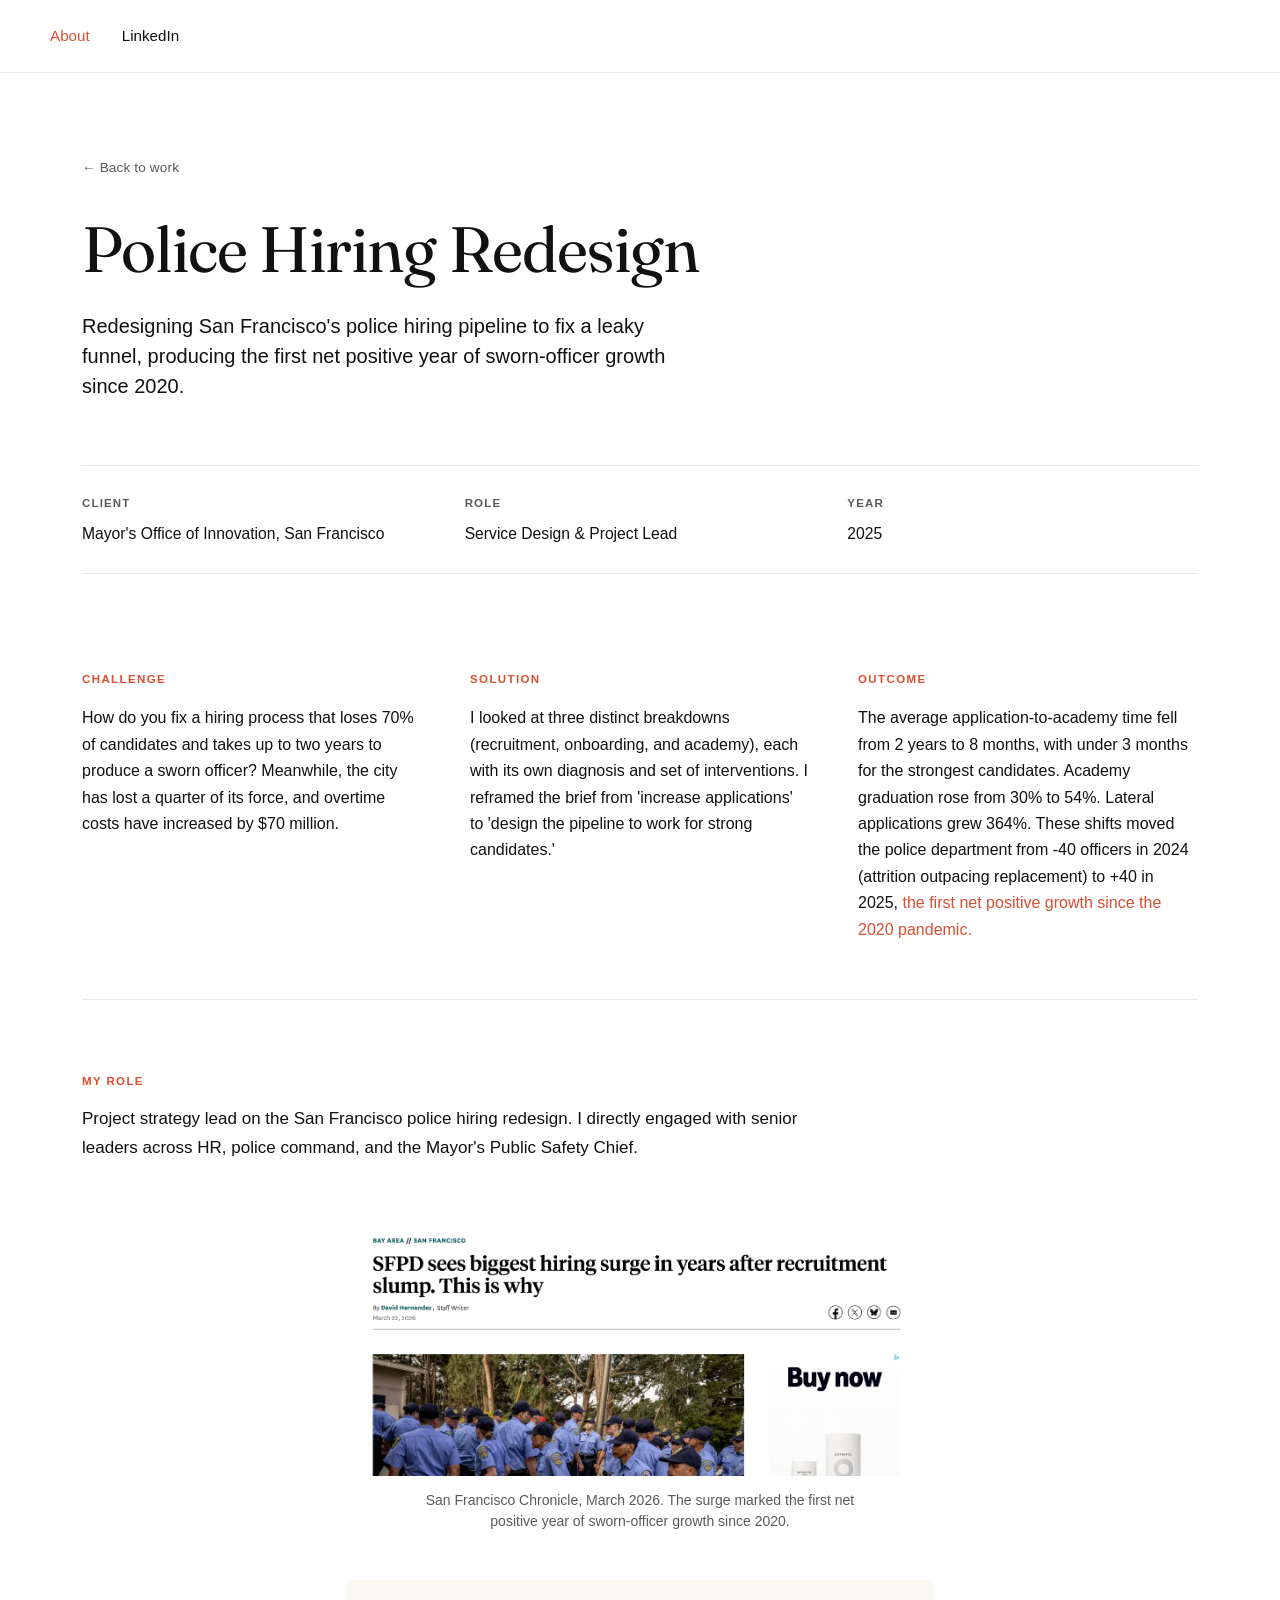
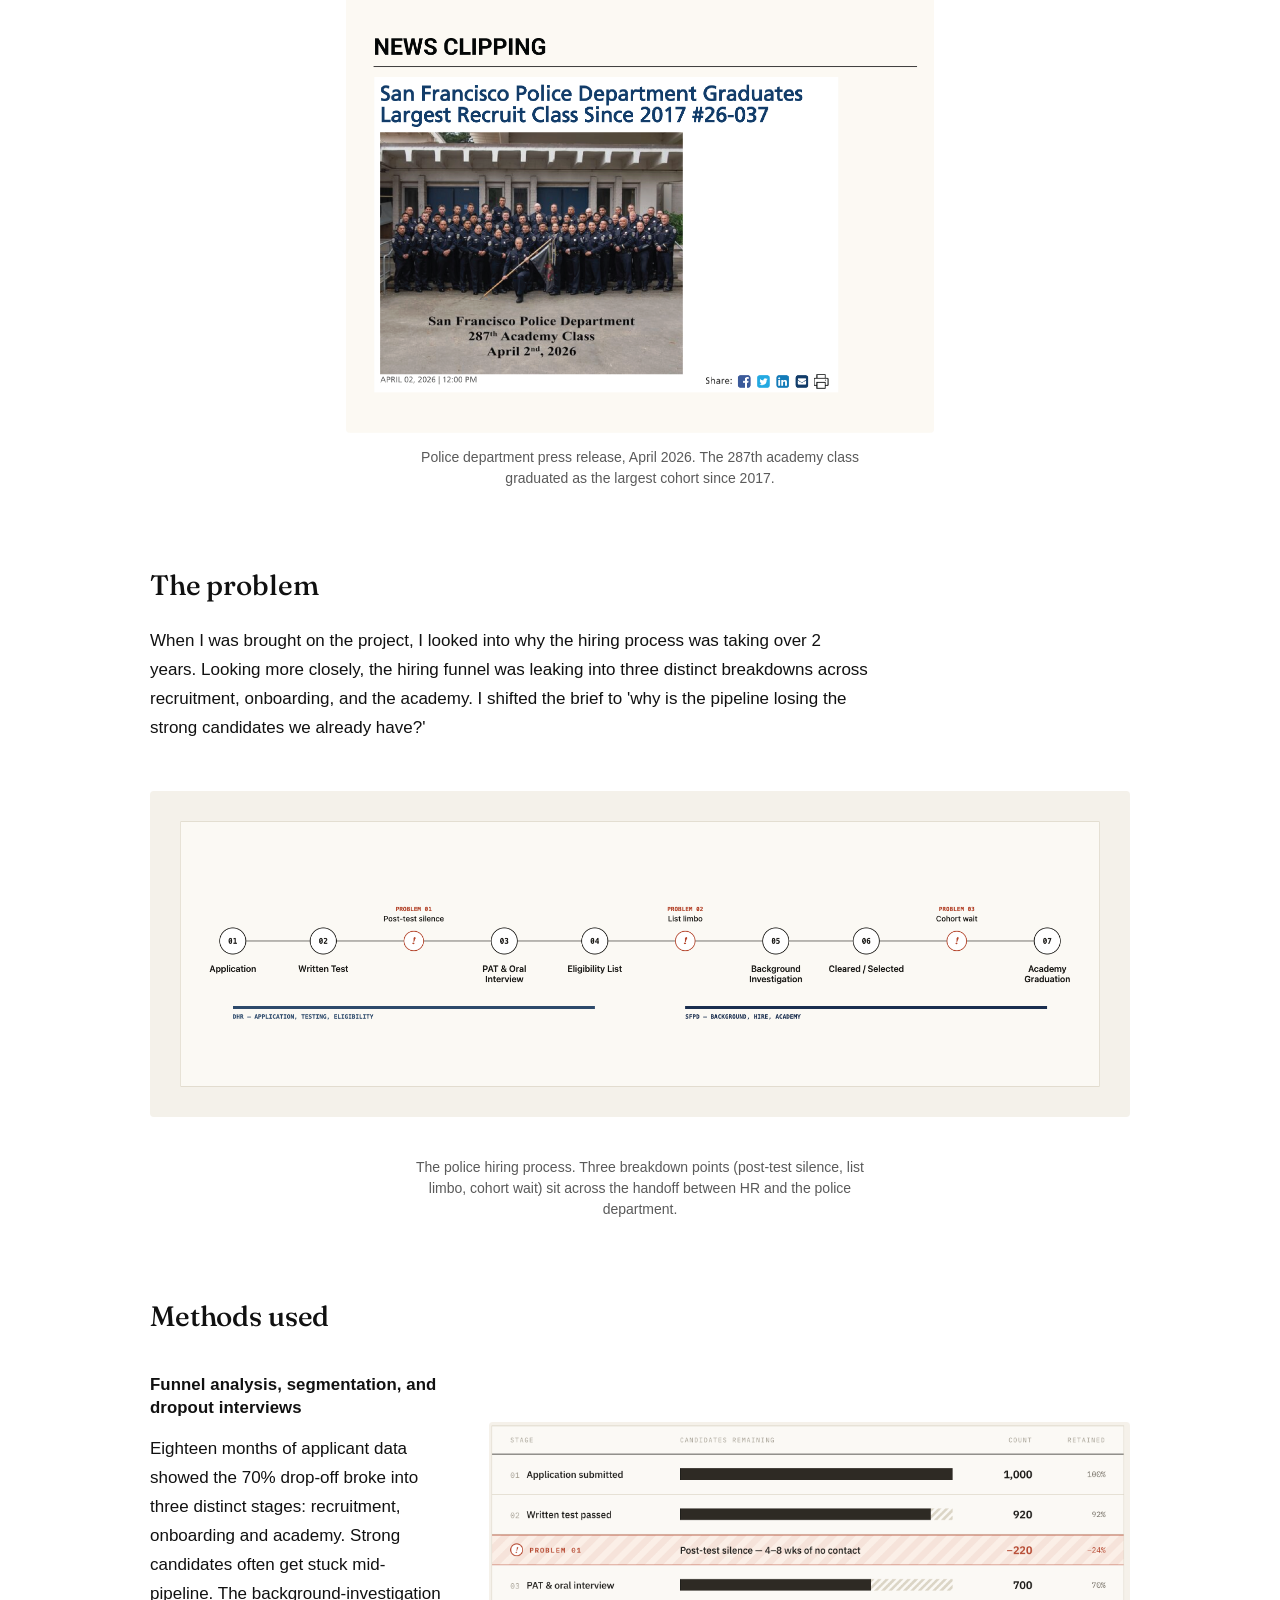
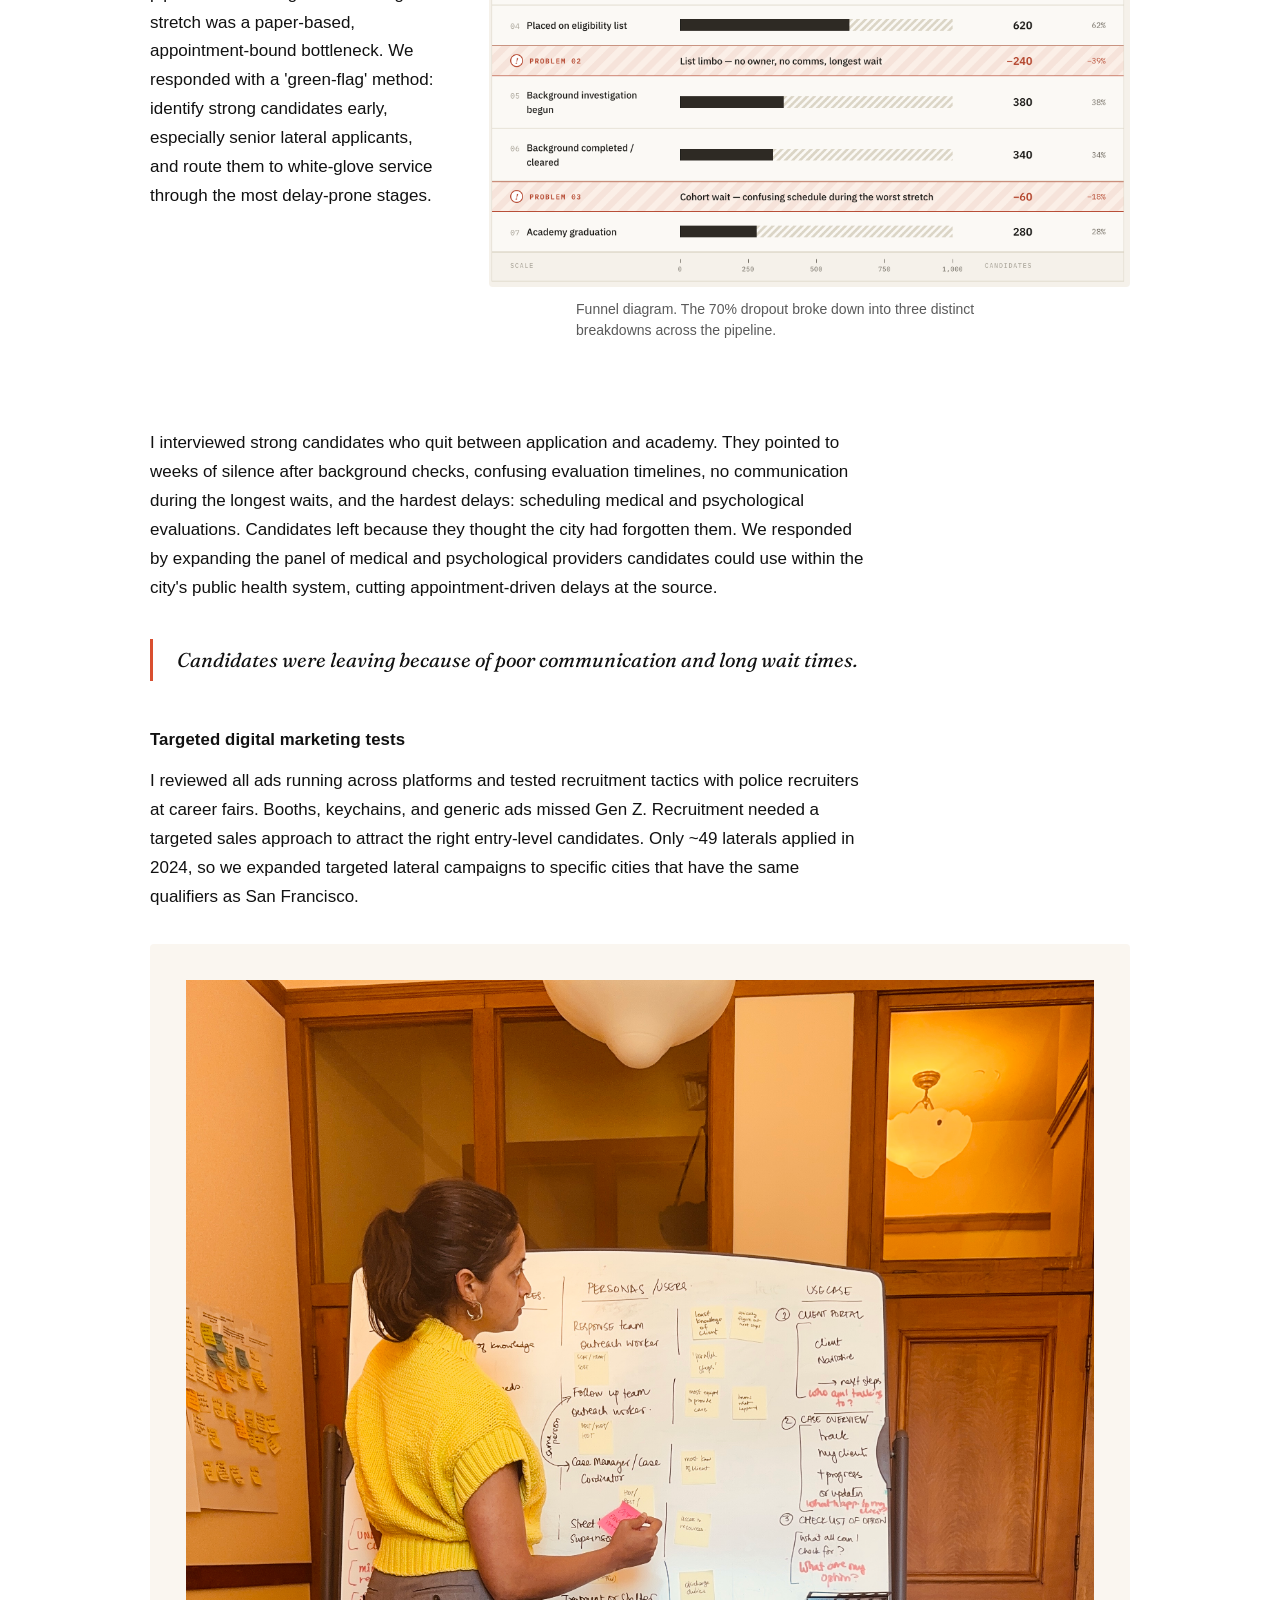
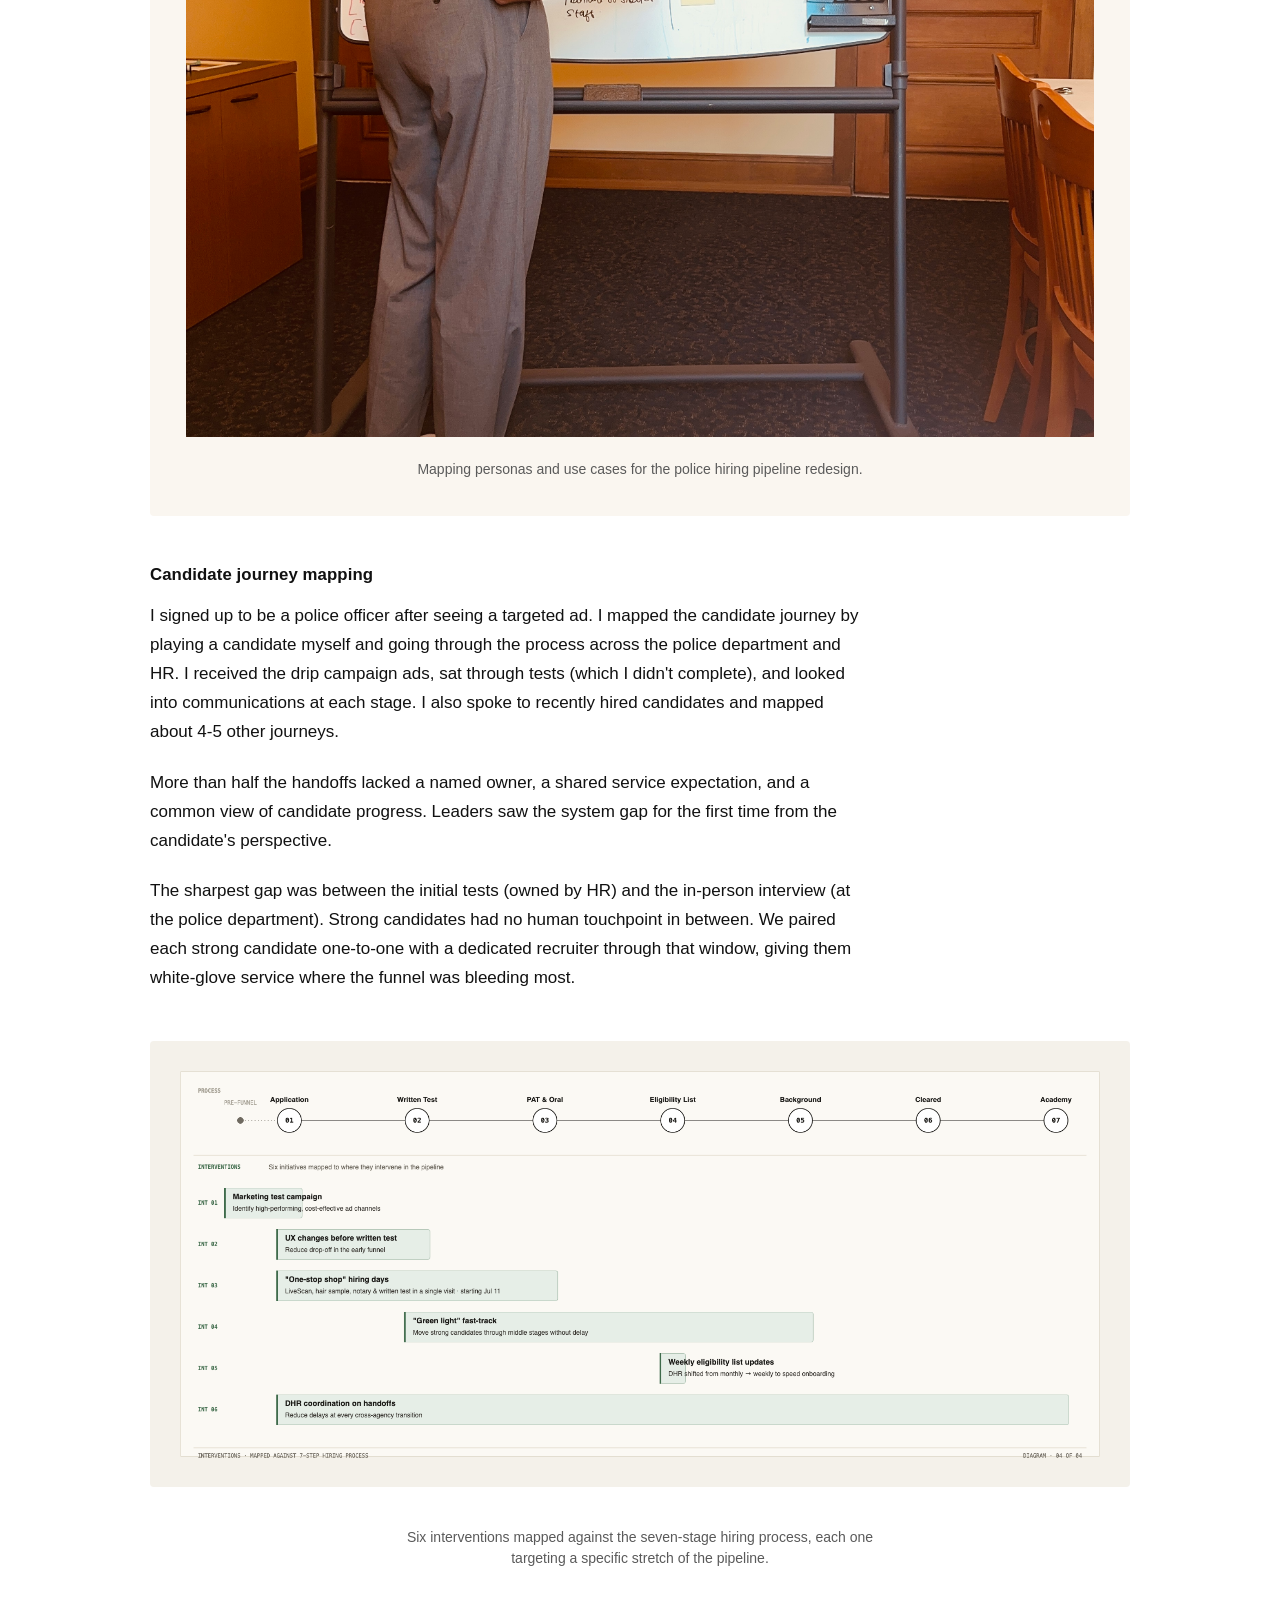
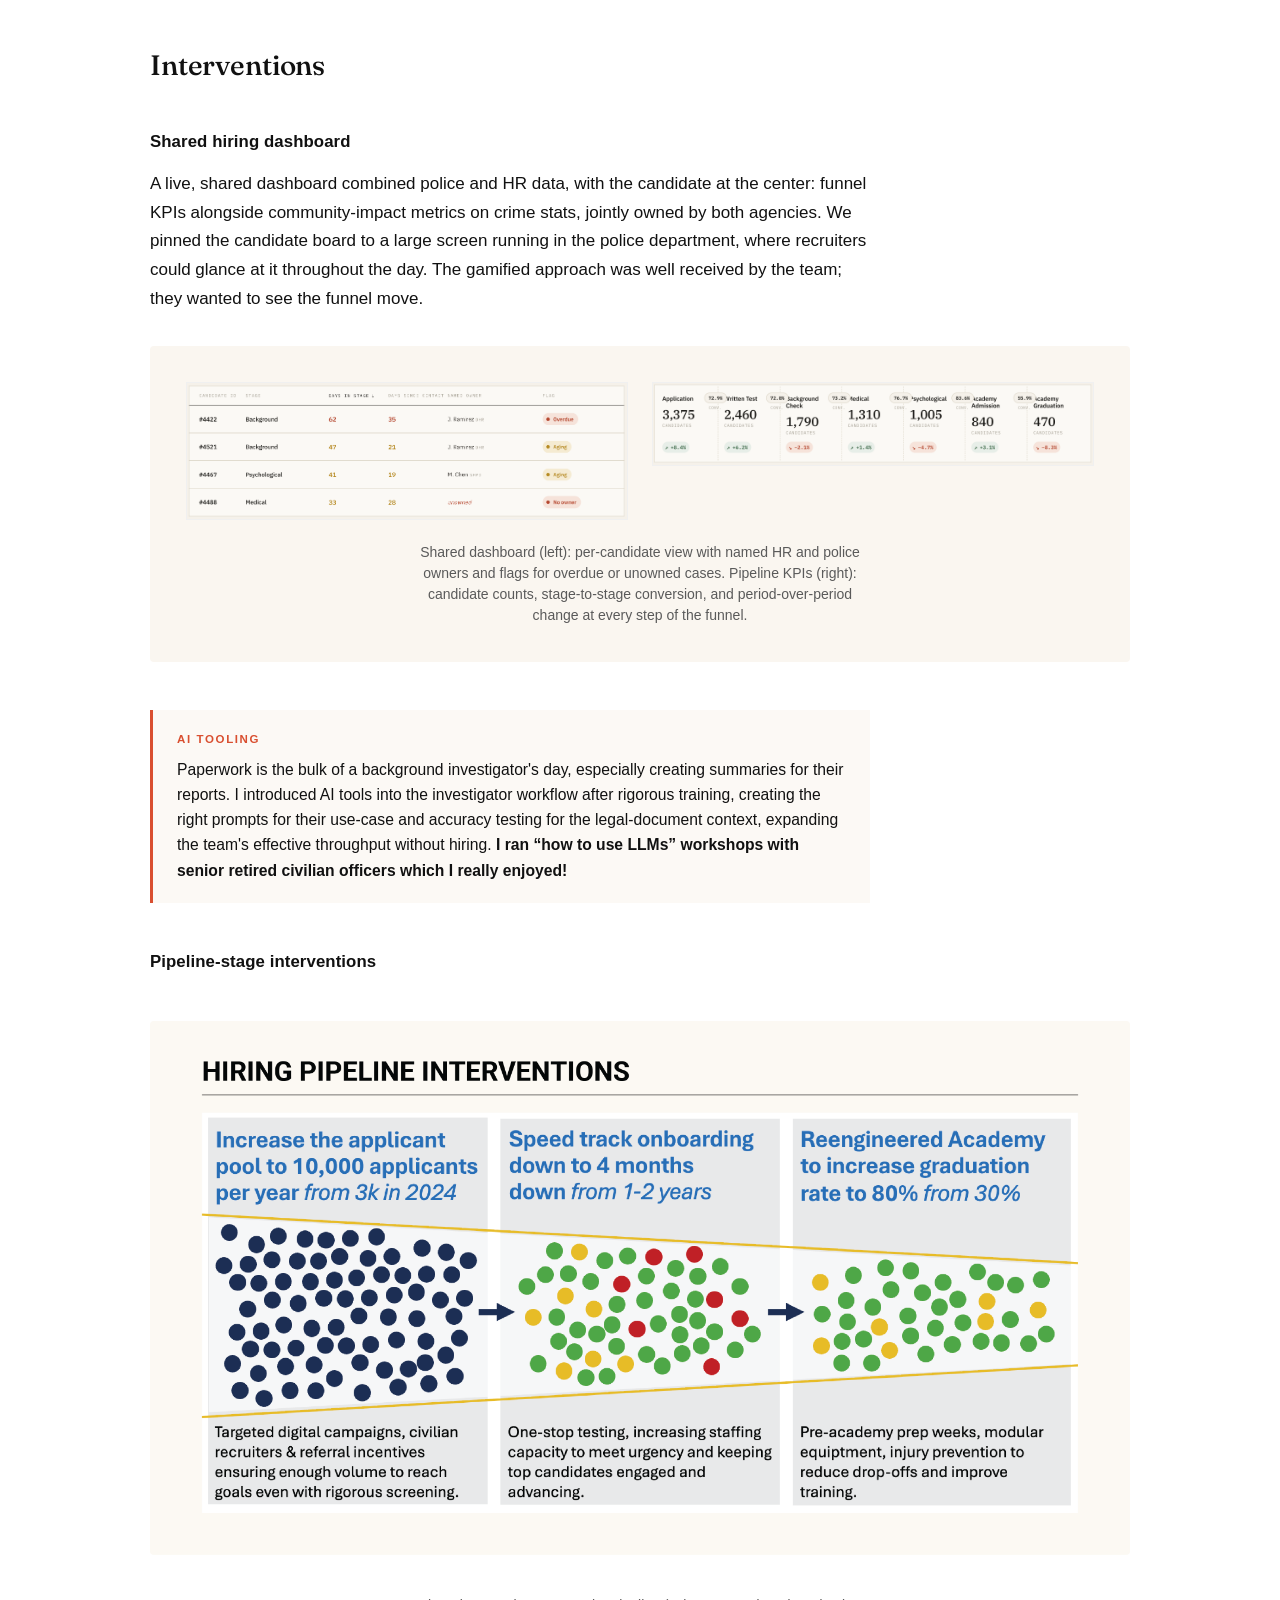
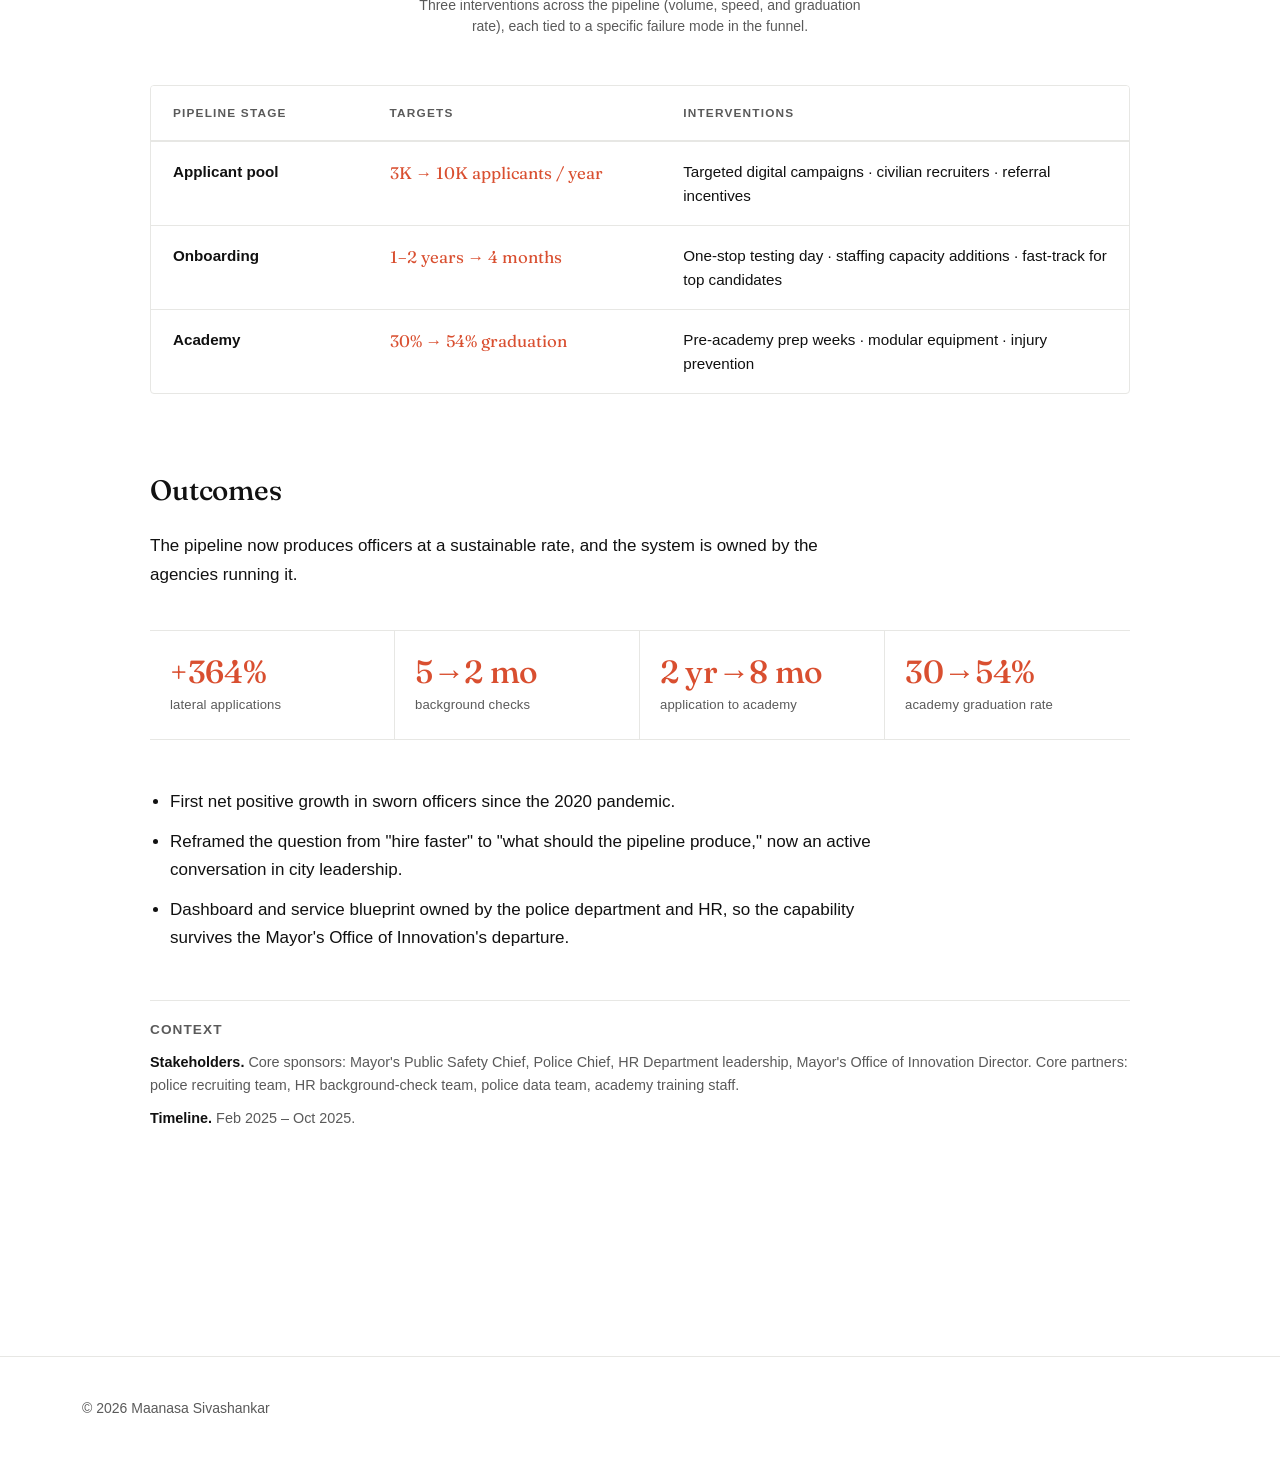
==== commit 13188119: "Restructure case studies: Interventions sections, voice cleanup, image moves Project-1 (Police Hirin" ====
--- a/project-1.html
+++ b/project-1.html
@@ -3,7 +3,7 @@
 <head>
   <meta charset="UTF-8" />
   <meta name="viewport" content="width=device-width, initial-scale=1.0" />
-  <title>Police Hiring Redesign &mdash; Maanasa Sivashankar</title>
+  <title>Police Hiring Redesign · Maanasa Sivashankar</title>
   <link rel="preconnect" href="https://fonts.googleapis.com" />
   <link rel="preconnect" href="https://fonts.gstatic.com" crossorigin />
   <link href="https://fonts.googleapis.com/css2?family=Fraunces:opsz,wght@9..144,400;9..144,500;9..144,600;9..144,700&display=swap" rel="stylesheet" />
@@ -24,7 +24,7 @@
     <header>
       <a href="index.html#work" class="back-link">&larr; Back to work</a>
       <h1 class="page-title">Police Hiring Redesign</h1>
-      <p class="page-lede">Redesigning San Francisco's police hiring pipeline to fix a leaky funnel &mdash; producing the first net positive year of sworn-officer growth in a decade.</p>
+      <p class="page-lede">Redesigning San Francisco's police hiring pipeline to fix a leaky funnel, producing the first net positive year of sworn-officer growth since 2020.</p>
     </header>
 
     <dl class="project-meta">
@@ -45,41 +45,41 @@
     <section class="overview-grid" aria-label="Project overview">
       <div class="overview-item">
         <h2 class="overview-label">Challenge</h2>
-        <p class="overview-body">How do you fix a hiring process that loses 70% of candidates during hiring and takes up to two years to produce a sworn officer? Meanwhile, the city has lost a quarter of its force, and overtime costs have gone up by $70 million.</p>
+        <p class="overview-body">How do you fix a hiring process that loses 70% of candidates and takes up to two years to produce a sworn officer? Meanwhile, the city has lost a quarter of its force, and overtime costs have increased by $70 million.</p>
       </div>
       <div class="overview-item">
         <h2 class="overview-label">Solution</h2>
-        <p class="overview-body">I treated the 70% dropout as three distinct breakdowns &mdash; recruitment, onboarding, and academy &mdash; each with its own diagnosis. A fourth track addressed the cross-agency system itself. And I reframed the brief from 'hire faster' to 'design the pipeline to produce the officers the city actually needs.'</p>
+        <p class="overview-body">I looked at three distinct breakdowns (recruitment, onboarding, and academy), each with its own diagnosis and set of interventions. I reframed the brief from 'increase applications' to 'design the pipeline to work for strong candidates.'</p>
       </div>
       <div class="overview-item">
         <h2 class="overview-label">Outcome</h2>
-        <p class="overview-body">The average application-to-academy time fell from two years to eight months &mdash; under three months for strongest candidates. Academy graduation rose from 30% to 80%. Lateral applications grew 364%. Together, these shifts moved SFPD from -40 officers in 2024 (attrition outpacing replacement) to +40 in 2025 &mdash; the first net positive growth since the 2020 pandemic.</p>
+        <p class="overview-body">The average application-to-academy time fell from 2 years to 8 months, with under 3 months for the strongest candidates. Academy graduation rose from 30% to 54%. Lateral applications grew 364%. These shifts moved the police department from -40 officers in 2024 (attrition outpacing replacement) to +40 in 2025, <span class="text-accent">the first net positive growth since the 2020 pandemic.</span></p>
       </div>
     </section>
 
     <section class="my-role">
       <h3>My role</h3>
-      <p>Project strategy lead on the SFPD hiring redesign. I worked directly with a data scientist embedded with the police department to engage senior leaders &mdash; DHR, SFPD command, and the Mayor's Public Safety Chief &mdash; as a paired data-and-design team.</p>
+      <p>Project strategy lead on the San Francisco police hiring redesign. I directly engaged with senior leaders across HR, police command, and the Mayor's Public Safety Chief.</p>
     </section>
 
     <article class="project-content">
 
       <figure class="figure-press">
         <img src="police-hiring.png" alt="San Francisco Chronicle headline from March 2026: &lsquo;SFPD sees biggest hiring surge in years after recruitment slump. This is why,&rsquo; with a photo of an academy cohort below." />
-        <figcaption>San Francisco Chronicle, March 2026 &mdash; the surge marked the first net positive year of sworn-officer growth in a decade.</figcaption>
+        <figcaption>San Francisco Chronicle, March 2026. The surge marked the first net positive year of sworn-officer growth since 2020.</figcaption>
       </figure>
 
       <figure class="figure-press">
-        <img src="projects-09.png" alt="News clipping titled &lsquo;San Francisco Police Department Graduates Largest Recruit Class Since 2017 #26-037,&rsquo; dated April 2, 2026, with a photo of the SFPD 287th Academy Class in formal dress." />
-        <figcaption>SFPD press release, April 2026 &mdash; the 287th academy class graduated as the largest cohort since 2017.</figcaption>
+        <img src="projects-09.png" alt="News clipping titled &lsquo;San Francisco Police Department Graduates Largest Recruit Class Since 2017 #26-037,&rsquo; dated April 2, 2026, with a photo of the police department's 287th Academy Class in formal dress." />
+        <figcaption>Police department press release, April 2026. The 287th academy class graduated as the largest cohort since 2017.</figcaption>
       </figure>
 
       <h2>The problem</h2>
-      <p>The original brief asked us to hire faster &mdash; more applicants, more bodies. Looking closer, the funnel was leaking: three distinct breakdowns across recruitment, onboarding, and the academy. I shifted the brief to 'why is the pipeline losing the strong candidates we already have?'</p>
+      <p>When I was brought on the project, I looked into why the hiring process was taking over 2 years. Looking more closely, the hiring funnel was leaking into three distinct breakdowns across recruitment, onboarding, and the academy. I shifted the brief to 'why is the pipeline losing the strong candidates we already have?'</p>
 
       <figure>
-        <img src="ph-process.png" alt="SFPD hiring process from application to academy graduation, with three breakdown points flagged: post-test silence, list limbo, and cohort wait, across the DHR-to-SFPD handoff." />
-        <figcaption>The SFPD hiring process &mdash; three breakdown points (post-test silence, list limbo, cohort wait) sit across the DHR/SFPD handoff.</figcaption>
+        <img src="ph-process.png" alt="Police hiring process from application to academy graduation, with three breakdown points flagged: post-test silence, list limbo, and cohort wait, across the handoff between HR and the police department." />
+        <figcaption>The police hiring process. Three breakdown points (post-test silence, list limbo, cohort wait) sit across the handoff between HR and the police department.</figcaption>
       </figure>
 
       <h2>Methods used</h2>
@@ -87,71 +87,61 @@
       <div class="methods-split">
         <div class="methods-split-text">
           <h3>Funnel analysis, segmentation, and dropout interviews</h3>
-          <p>Eighteen months of applicant data showed that the 70% drop-off rate was due to three distinct breakdowns. Only 42 lateral applicants applied in 2024 because there was no targeted outreach to them.</p>
+          <p>Eighteen months of applicant data showed the 70% drop-off broke into three distinct stages: recruitment, onboarding and academy. Strong candidates often get stuck mid-pipeline. The background-investigation stretch was a paper-based, appointment-bound bottleneck. We responded with a 'green-flag' method: identify strong candidates early, especially senior lateral applicants, and route them to white-glove service through the most delay-prone stages.</p>
         </div>
         <figure class="methods-split-figure">
-          <img src="ph-funnel.png" alt="Funnel diagram of the SFPD hiring pipeline showing candidate counts from application (1,000) to academy graduation (280), with three dropout problems flagged: post-test silence losing 220 candidates, list limbo losing 240, and cohort wait losing 60." />
-          <figcaption>Funnel diagram &mdash; the 70% dropout broke down into three distinct breakdowns across the pipeline.</figcaption>
+          <img src="ph-funnel.png" alt="Funnel diagram of the police hiring pipeline showing candidate counts from application (1,000) to academy graduation (280), with three dropout problems flagged: post-test silence losing 220 candidates, list limbo losing 240, and cohort wait losing 60." />
+          <figcaption>Funnel diagram. The 70% dropout broke down into three distinct breakdowns across the pipeline.</figcaption>
         </figure>
       </div>
 
-      <p>I interviewed strong candidates who had quit between application and academy. They pointed to weeks of silence after background checks, confusing evaluation timelines, and no communication during the longest waits. Candidates were leaving because they thought the city had forgotten them.</p>
+      <p>I interviewed strong candidates who quit between application and academy. They pointed to weeks of silence after background checks, confusing evaluation timelines, no communication during the longest waits, and the hardest delays: scheduling medical and psychological evaluations. Candidates left because they thought the city had forgotten them. We responded by expanding the panel of medical and psychological providers candidates could use within the city's public health system, cutting appointment-driven delays at the source.</p>
 
       <blockquote class="project-callout">Candidates were leaving because of poor communication and long wait times.</blockquote>
 
       <h3>Targeted digital marketing tests</h3>
-      <p>I tested recruitment tactics with SFPD recruiters at career fairs. Booths, keychains, and generic ads were missing Gen Z. Recruitment needed a sales motion.</p>
+      <p>I reviewed all ads running across platforms and tested recruitment tactics with police recruiters at career fairs. Booths, keychains, and generic ads missed Gen Z. Recruitment needed a targeted sales approach to attract the right entry-level candidates. Only ~49 laterals applied in 2024, so we expanded targeted lateral campaigns to specific cities that have the same qualifiers as San Francisco.</p>
 
       <figure class="figure-penske">
-        <img src="PoliceHiring.jpeg" alt="Maanasa at a whiteboard mapping persona and use-case research notes for the SFPD hiring redesign &mdash; columns of stakeholder personas on the left, paired with use cases on the right." />
-        <figcaption>Mapping personas and use cases for the SFPD hiring pipeline redesign.</figcaption>
+        <img src="PoliceHiring.jpeg" alt="Maanasa at a whiteboard mapping persona and use-case research notes for the police hiring redesign, with columns of stakeholder personas on the left paired with use cases on the right." />
+        <figcaption>Mapping personas and use cases for the police hiring pipeline redesign.</figcaption>
       </figure>
 
       <h3>Candidate journey mapping</h3>
-      <p>I mapped the candidate journey across SFPD and DHR. More than half the handoffs had no named owner, no shared service expectation, and no common view of candidate progress. Leaders could see the system gap for the first time.</p>
+      <p>I signed up to be a police officer after seeing a targeted ad. I mapped the candidate journey by playing a candidate myself and going through the process across the police department and HR. I received the drip campaign ads, sat through tests (which I didn't complete), and looked into communications at each stage. I also spoke to recently hired candidates and mapped about 4-5 other journeys.</p>
+
+      <p>More than half the handoffs lacked a named owner, a shared service expectation, and a common view of candidate progress. Leaders saw the system gap for the first time from the candidate's perspective.</p>
+
+      <p>The sharpest gap was between the initial tests (owned by HR) and the in-person interview (at the police department). Strong candidates had no human touchpoint in between. We paired each strong candidate one-to-one with a dedicated recruiter through that window, giving them white-glove service where the funnel was bleeding most.</p>
 
       <figure>
-        <img src="interventions.png" alt="Timeline of the seven-stage SFPD hiring process from pre-funnel through academy, with six interventions mapped as horizontal bars beneath, each spanning the stages it targets across marketing, UX, hiring days, fast-tracking, eligibility updates, and DHR coordination." />
-        <figcaption>Six interventions mapped against the seven-stage hiring process &mdash; each one targets a specific stretch of the pipeline.</figcaption>
-      </figure>
+        <img src="interventions.png" alt="Timeline of the seven-stage police hiring process from pre-funnel through academy, with six interventions mapped as horizontal bars beneath, each spanning the stages it targets across marketing, UX, hiring days, fast-tracking, eligibility updates, and HR coordination." />
+        <figcaption>Six interventions mapped against the seven-stage hiring process, each one targeting a specific stretch of the pipeline.</figcaption>
+      </figure>
+
+      <h2>Interventions</h2>
 
       <h3>Shared hiring dashboard</h3>
-      <p>A live, shared dashboard combined SFPD and DHR data &mdash; funnel KPIs alongside community-impact metrics, owned jointly by both agencies.</p>
-
-      <figure>
-        <img src="dashboard-1.png" alt="Shared hiring dashboard table &mdash; columns for Candidate ID, Stage, Days in Stage, Days Since Contact, Named Owner with DHR or SFPD tag, and a Flag pill surfacing overdue, aging, and unowned cases." />
-        <figcaption>Shared dashboard &mdash; per-candidate view with named DHR/SFPD owners and flags for overdue or unowned cases.</figcaption>
-      </figure>
-
-      <figure>
-        <img src="dashboard-2.png" alt="Pipeline KPI strip &mdash; seven hiring stages from Application to Academy Graduation with candidate counts, stage-to-stage conversion rates, and period-over-period change arrows." />
-        <figcaption>Pipeline KPIs &mdash; candidate counts, stage-to-stage conversion, and period-over-period change at every step of the funnel.</figcaption>
-      </figure>
-
-      <figure>
-        <img src="dashboard-3.png" alt="Stacked bar showing where the last academy cohort of 84 lost its 37 exits, broken out by failure category: academic, firearms, driving, medical, behavioral, and voluntary withdrawals, alongside the 47 who graduated." />
-        <figcaption>Cohort breakdown &mdash; where the last academy class lost its 37 exits, by failure category.</figcaption>
-      </figure>
-
-      <h3>Actions to improve candidate experience during hiring</h3>
-      <p>Each breakdown got its own remedy &mdash; one fix wouldn't have worked across all three.</p>
-      <ul>
-        <li>Recruitment adopted tailored sales strategies suited for today's audience.</li>
-        <li>Onboarding was sped up by clearly assigning responsibility and sorting strong candidates to help them move faster.</li>
-        <li>The academy was updated to meet the needs of today's recruits.</li>
-      </ul>
-
-      <h3>Demand and capacity analysis</h3>
-      <p>The 10-person investigator team was the real bottleneck. Even with more applications coming in, that single team gated the entire pipeline. Mapping demand against capacity also showed shortages hit the neighborhoods and shifts the Mayor's priorities depended on most &mdash; which kicked off a wider conversation among city leaders about what the pipeline should be designed to produce.</p>
+      <p>A live, shared dashboard combined police and HR data, with the candidate at the center: funnel KPIs alongside community-impact metrics on crime stats, jointly owned by both agencies. We pinned the candidate board to a large screen running in the police department, where recruiters could glance at it throughout the day. The gamified approach was well received by the team; they wanted to see the funnel move.</p>
+
+      <figure class="figure-penske">
+        <div class="figure-penske-grid-inner">
+          <img src="dashboard-1.png" alt="Shared hiring dashboard table with columns for Candidate ID, Stage, Days in Stage, Days Since Contact, Named Owner with an HR or police tag, and a Flag pill surfacing overdue, aging, and unowned cases." />
+          <img src="dashboard-2.png" alt="Pipeline KPI strip with seven hiring stages from Application to Academy Graduation, candidate counts, stage-to-stage conversion rates, and period-over-period change arrows." />
+        </div>
+        <figcaption>Shared dashboard (left): per-candidate view with named HR and police owners and flags for overdue or unowned cases. Pipeline KPIs (right): candidate counts, stage-to-stage conversion, and period-over-period change at every step of the funnel.</figcaption>
+      </figure>
 
       <aside class="ai-callout">
         <span class="ai-callout-label">AI tooling</span>
-        <p>Paperwork is most of an investigator's day &mdash; and it's exactly the kind of structured-records work LLMs are reliable at. I introduced AI tools into the investigator workflow after rigorous training and accuracy testing for the legal-document context, expanding the team's effective throughput without hiring.</p>
+        <p>Paperwork is the bulk of a background investigator's day, especially creating summaries for their reports. I introduced AI tools into the investigator workflow after rigorous training, creating the right prompts for their use-case and accuracy testing for the legal-document context, expanding the team's effective throughput without hiring. <strong class="text-accent">I ran &ldquo;how to use LLMs&rdquo; workshops with senior retired civilian officers which I really enjoyed!</strong></p>
       </aside>
 
+      <h3>Pipeline-stage interventions</h3>
+
       <figure>
-        <img src="projects-02.png" alt="Three-stage diagram titled 'Hiring Pipeline Interventions' visualized as funnels of dots: increase the applicant pool to 10,000 per year from 3K, speed-track onboarding to 4 months from one to two years, and reengineer the academy to raise graduation from 30% to 80%." />
-        <figcaption>Three interventions across the pipeline &mdash; volume, speed, and graduation rate &mdash; each tied to a specific failure mode in the funnel.</figcaption>
+        <img src="projects-02.png" alt="Three-stage diagram titled 'Hiring Pipeline Interventions' visualized as funnels of dots: increase the applicant pool to 10,000 per year from 3K, speed-track onboarding to 4 months from one to two years, and reengineer the academy to raise graduation from 30% to 54%." />
+        <figcaption>Three interventions across the pipeline (volume, speed, and graduation rate), each tied to a specific failure mode in the funnel.</figcaption>
       </figure>
 
       <div class="interventions-table" role="table" aria-label="Pipeline interventions by stage">
@@ -172,14 +162,14 @@
         </div>
         <div class="interventions-row" role="row">
           <div class="interventions-stage" role="cell">Academy</div>
-          <div class="interventions-shift" role="cell">30% &rarr; 80% graduation</div>
+          <div class="interventions-shift" role="cell">30% &rarr; 54% graduation</div>
           <div role="cell">Pre-academy prep weeks &middot; modular equipment &middot; injury prevention</div>
         </div>
       </div>
 
       <h2>Outcomes</h2>
 
-      <p>The pipeline now produces officers at a sustainable rate &mdash; and the system is owned by the agencies running it.</p>
+      <p>The pipeline now produces officers at a sustainable rate, and the system is owned by the agencies running it.</p>
 
       <div class="stat-row">
         <div class="stat">
@@ -195,20 +185,20 @@
           <span class="stat-label">application to academy</span>
         </div>
         <div class="stat">
-          <span class="stat-num">30&rarr;80%</span>
+          <span class="stat-num">30&rarr;54%</span>
           <span class="stat-label">academy graduation rate</span>
         </div>
       </div>
 
       <ul>
         <li>First net positive growth in sworn officers since the 2020 pandemic.</li>
-        <li>Reframed the question from "hire faster" to "what should the pipeline produce" &mdash; now an active conversation in city leadership.</li>
-        <li>Dashboard and service blueprint owned by SFPD and DHR, so the capability survives MOI's departure.</li>
+        <li>Reframed the question from "hire faster" to "what should the pipeline produce," now an active conversation in city leadership.</li>
+        <li>Dashboard and service blueprint owned by the police department and HR, so the capability survives the Mayor's Office of Innovation's departure.</li>
       </ul>
 
       <section class="project-context">
         <h3>Context</h3>
-        <p><strong>Stakeholders.</strong> Core sponsors: Mayor's Public Safety Chief, SFPD Chief, Department of Human Resources leadership, Mayor's Office of Innovation Director. Core partners: SFPD recruiting team, DHR background-check team, SFPD Data Team, academy training staff.</p>
+        <p><strong>Stakeholders.</strong> Core sponsors: Mayor's Public Safety Chief, Police Chief, HR Department leadership, Mayor's Office of Innovation Director. Core partners: police recruiting team, HR background-check team, police data team, academy training staff.</p>
         <p><strong>Timeline.</strong> Feb 2025 &ndash; Oct 2025.</p>
       </section>
     </article>
--- a/css/style.css
+++ b/css/style.css
@@ -569,11 +569,11 @@
 }
 
 .project-content h2 {
-  font-family: var(--font-sans);
-  font-size: 1.1rem;
-  font-weight: 700;
-  letter-spacing: 0.01em;
-  line-height: 1.3;
+  font-family: var(--font-serif);
+  font-size: 1.75rem;
+  font-weight: 500;
+  letter-spacing: -0.005em;
+  line-height: 1.2;
   margin: 80px 0 24px;
   color: var(--fg);
 }
@@ -1192,6 +1192,11 @@
 .dept-flow-row.dept-fire .dept-chip { background: #f3c8b8; color: #6a2810; }
 .dept-flow-row.dept-dem .dept-chip { background: #f0d99a; color: #5a4413; }
 
+/* ---------- Utility: accent-colored inline text ---------- */
+.text-accent {
+  color: var(--accent);
+}
+
 /* ---------- AI tooling callout (small, orange-accented) ---------- */
 .ai-callout {
   margin: 36px 0;
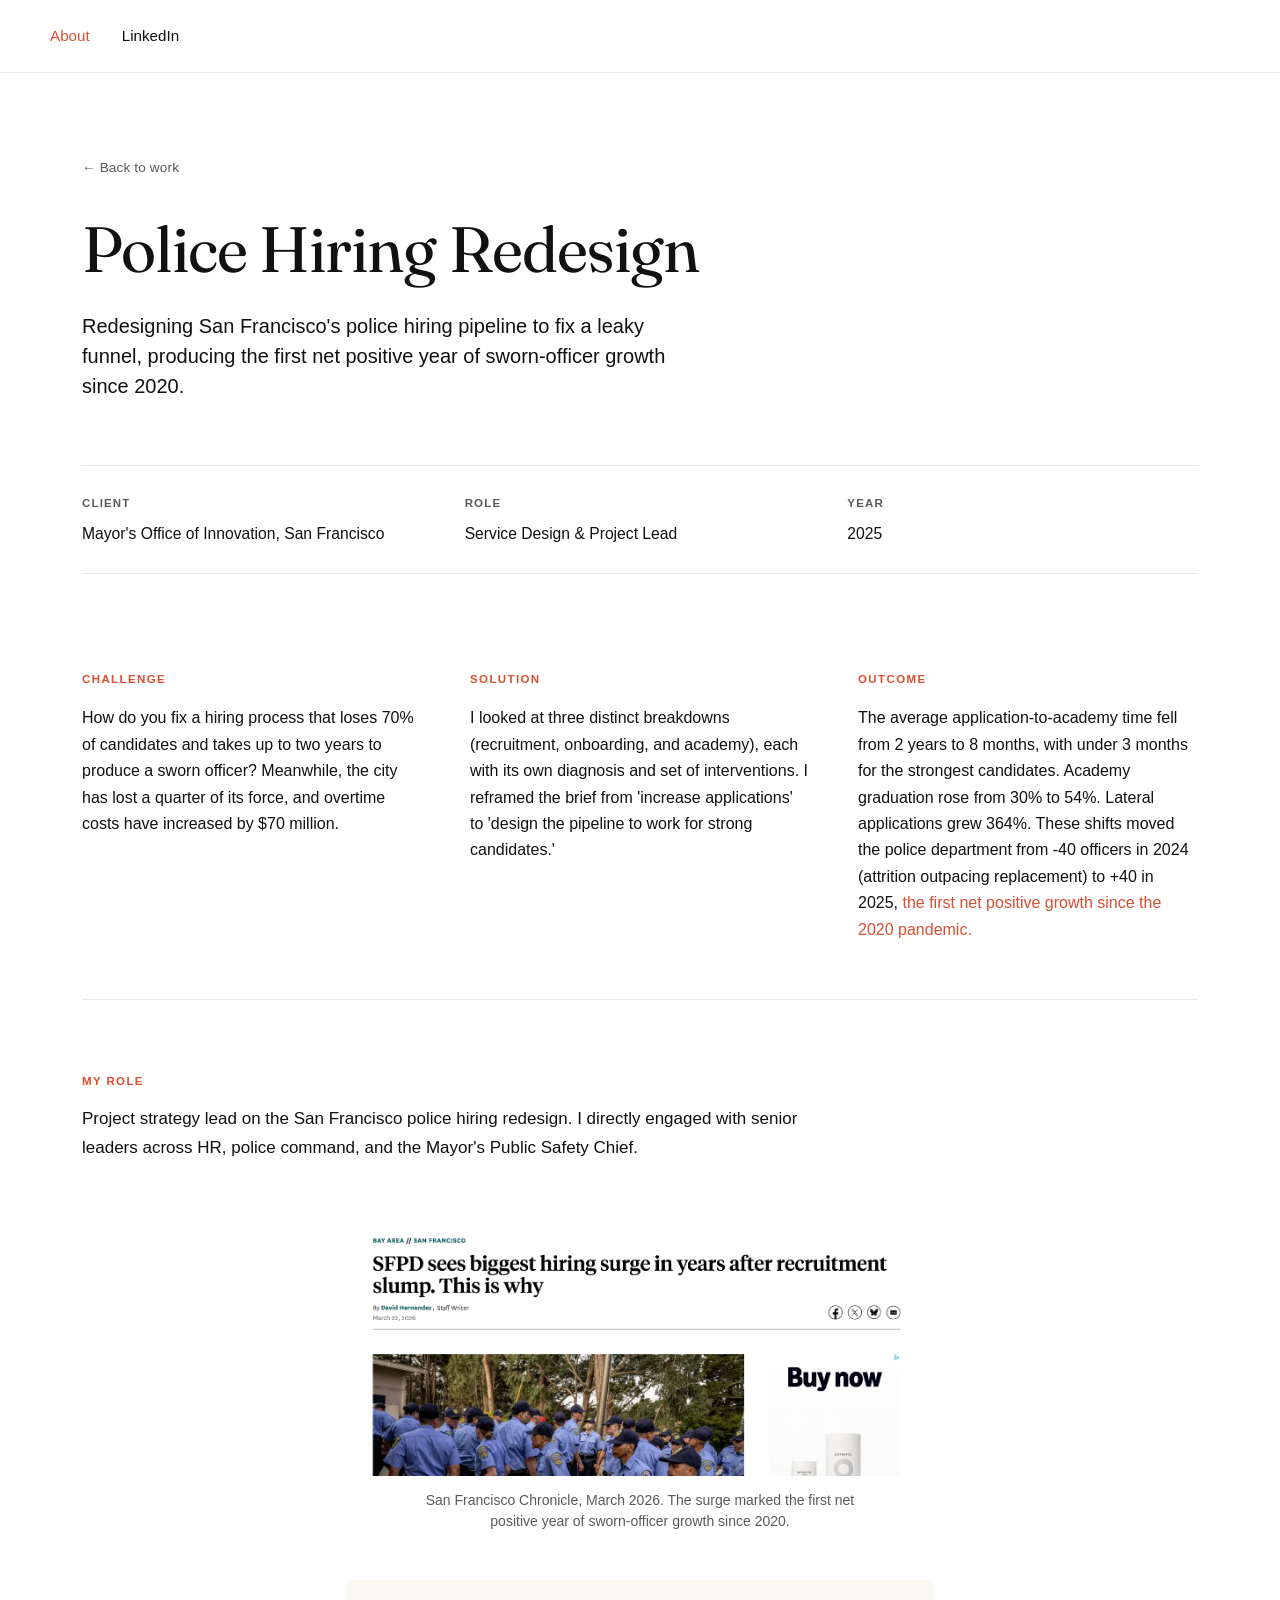
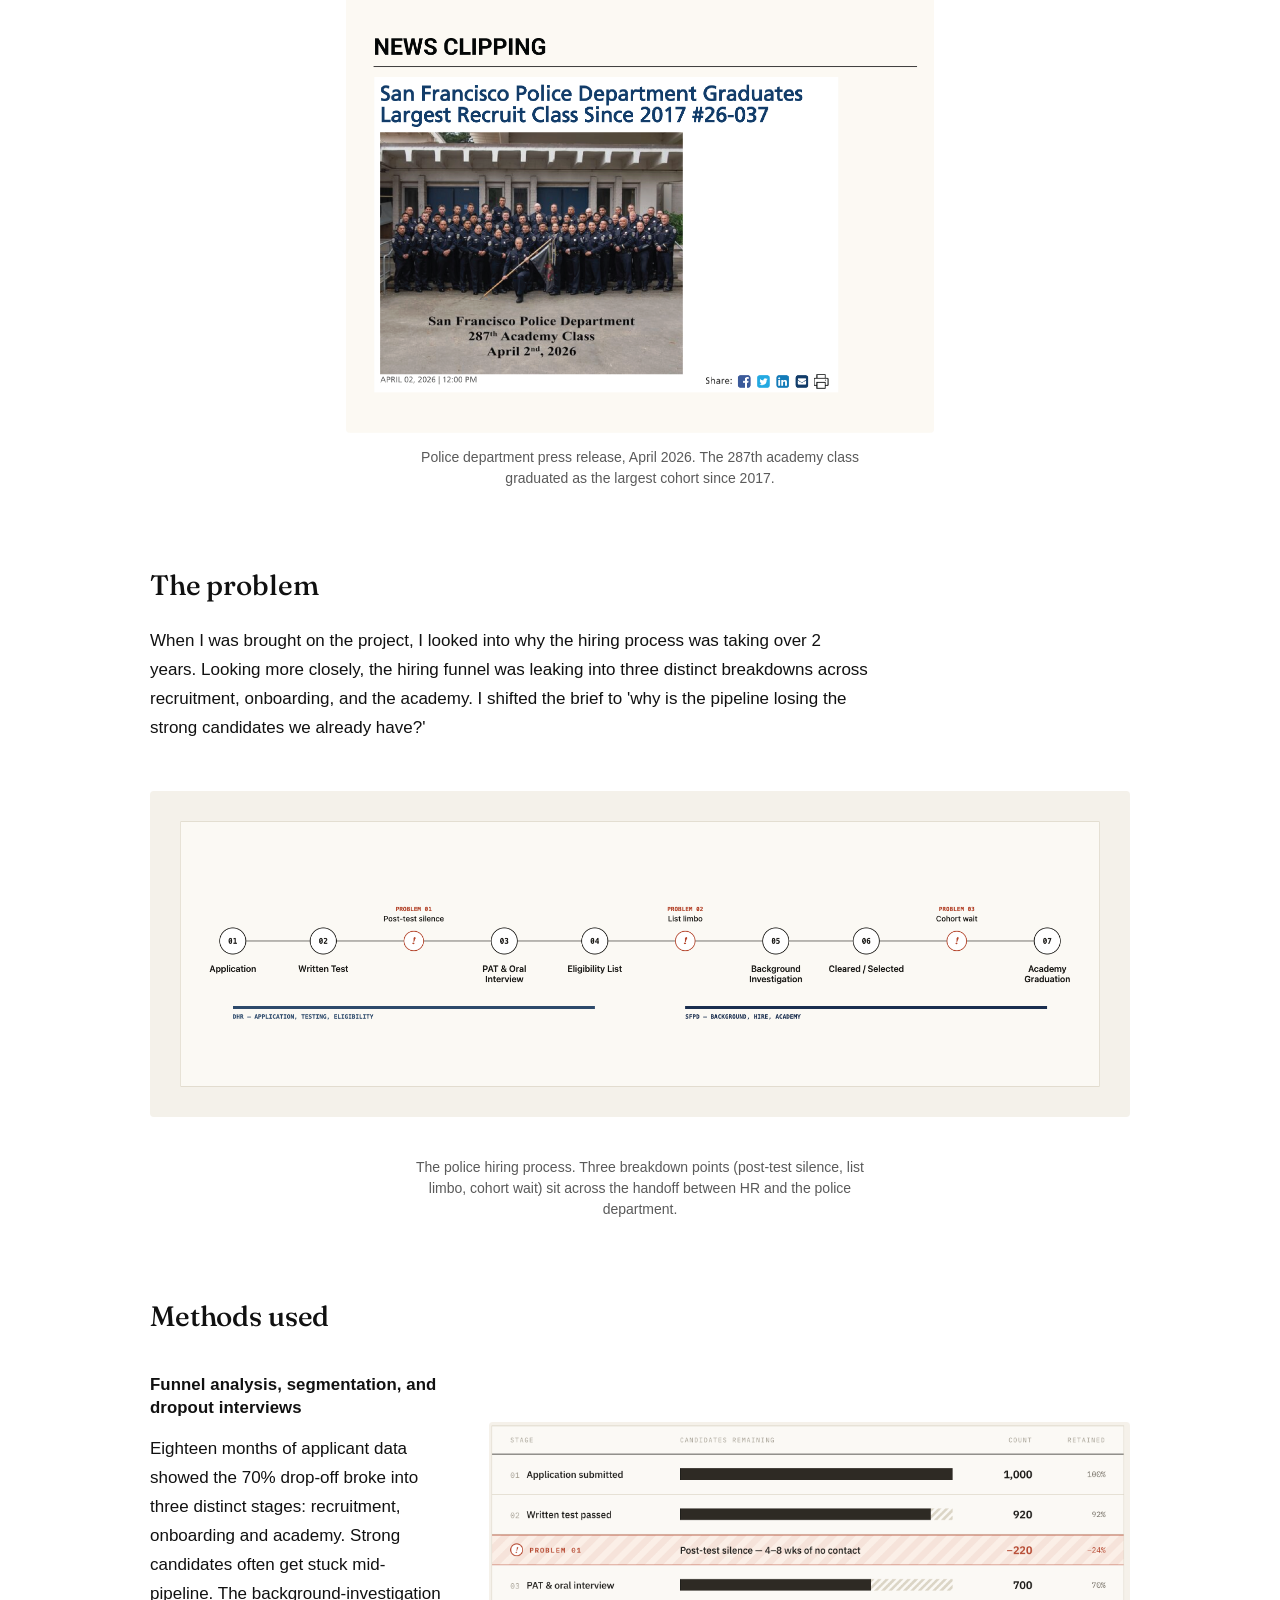
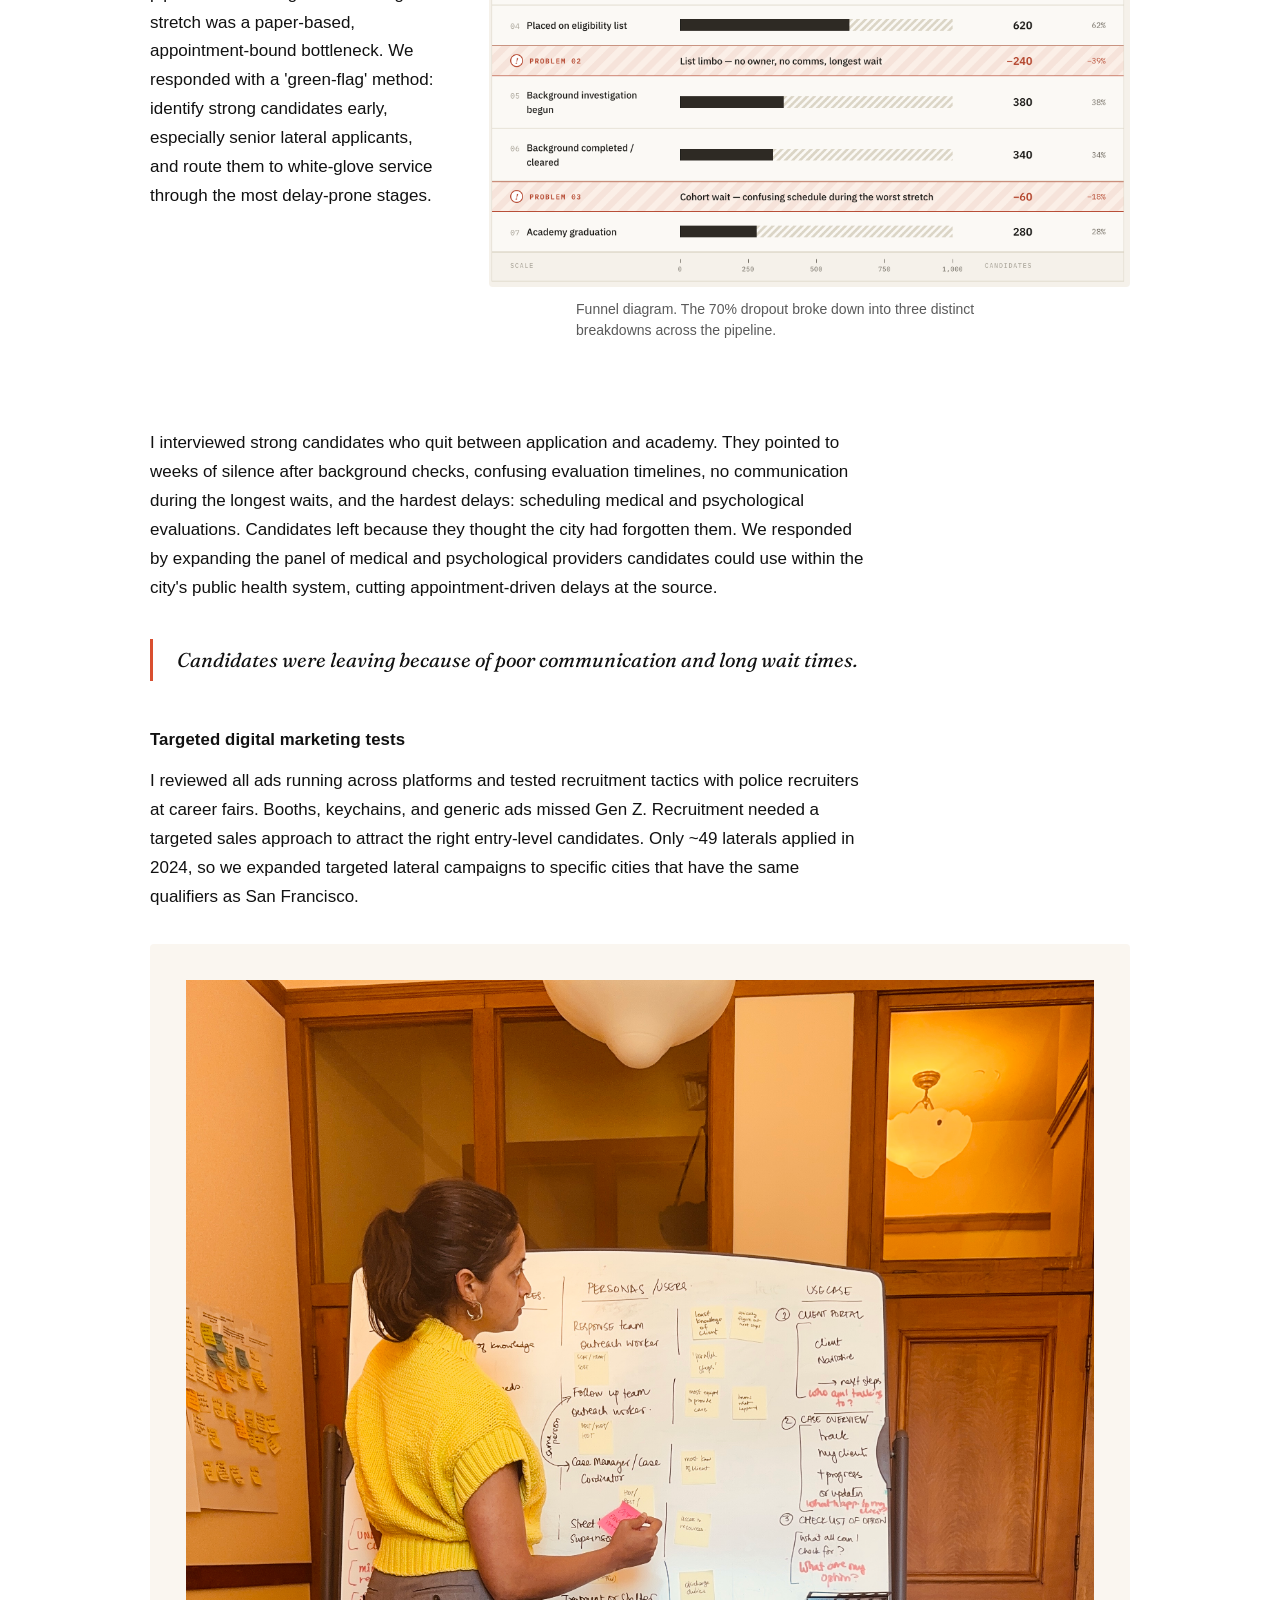
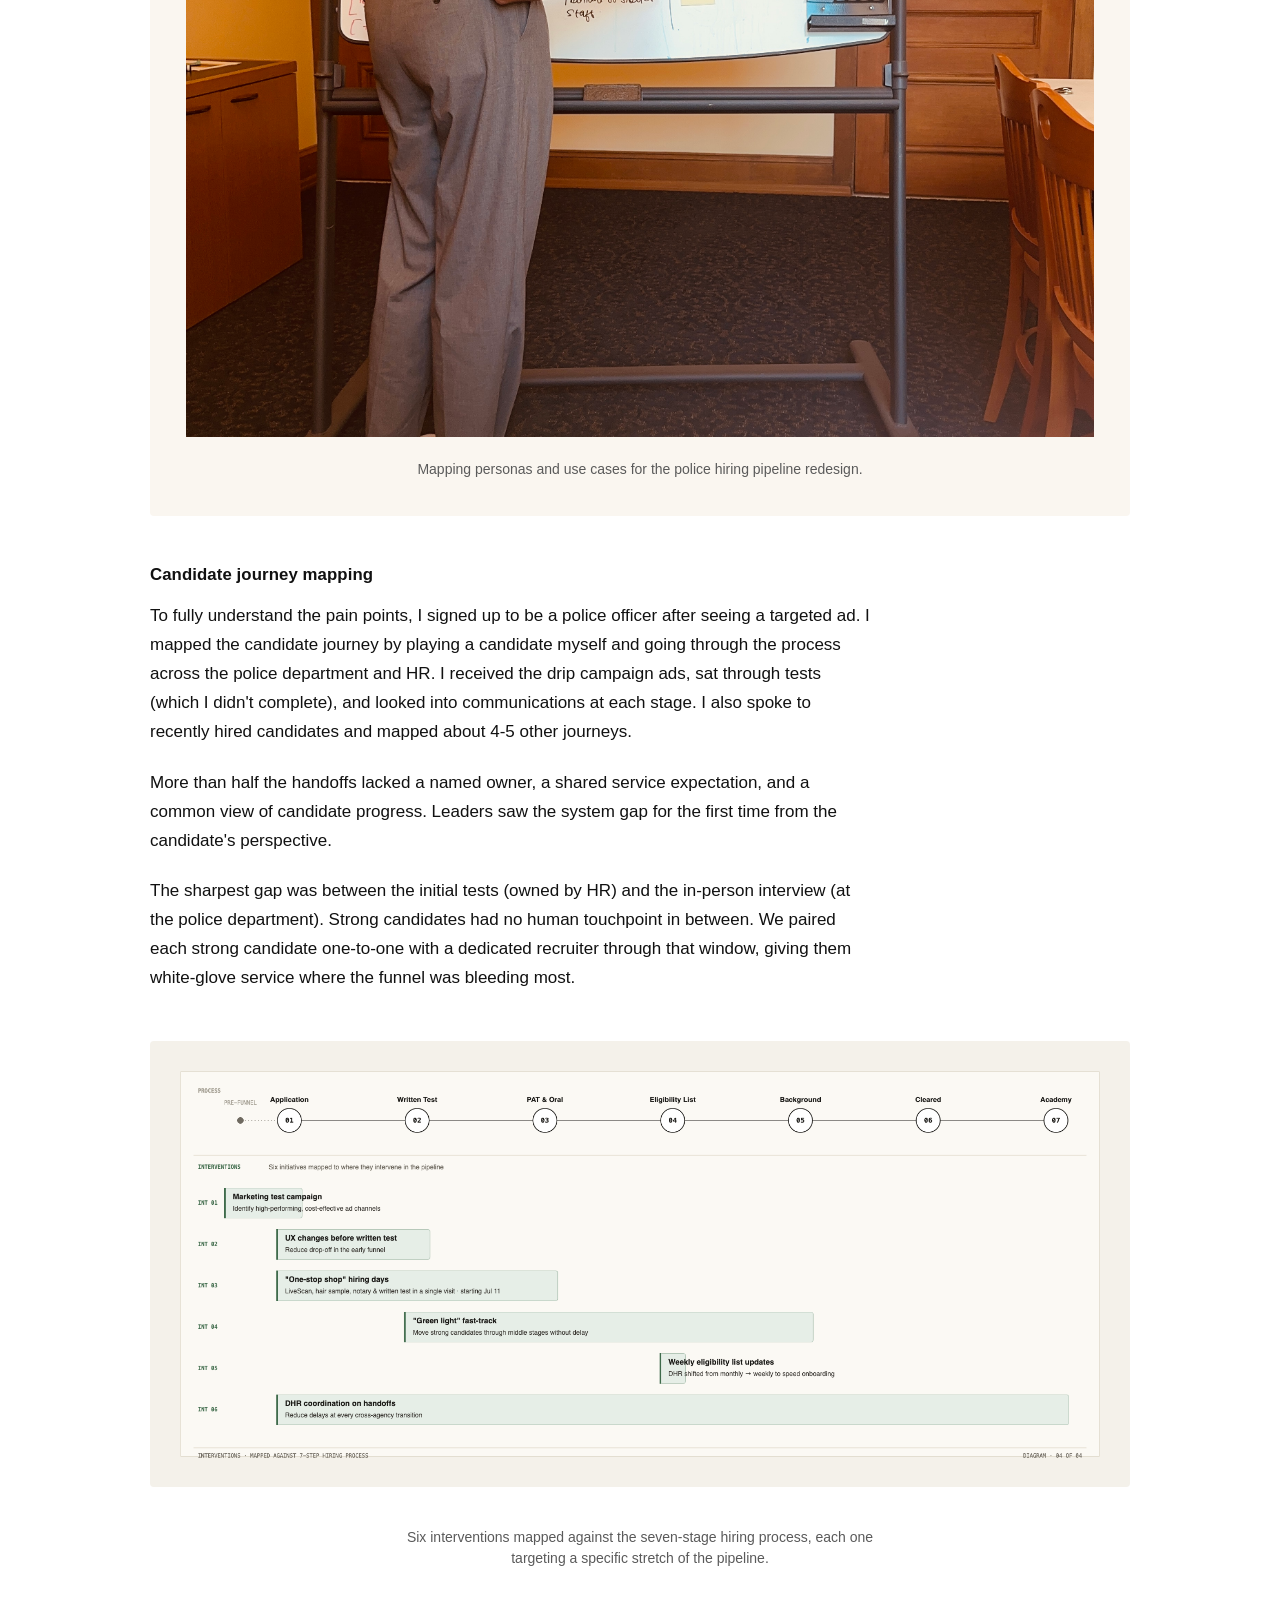
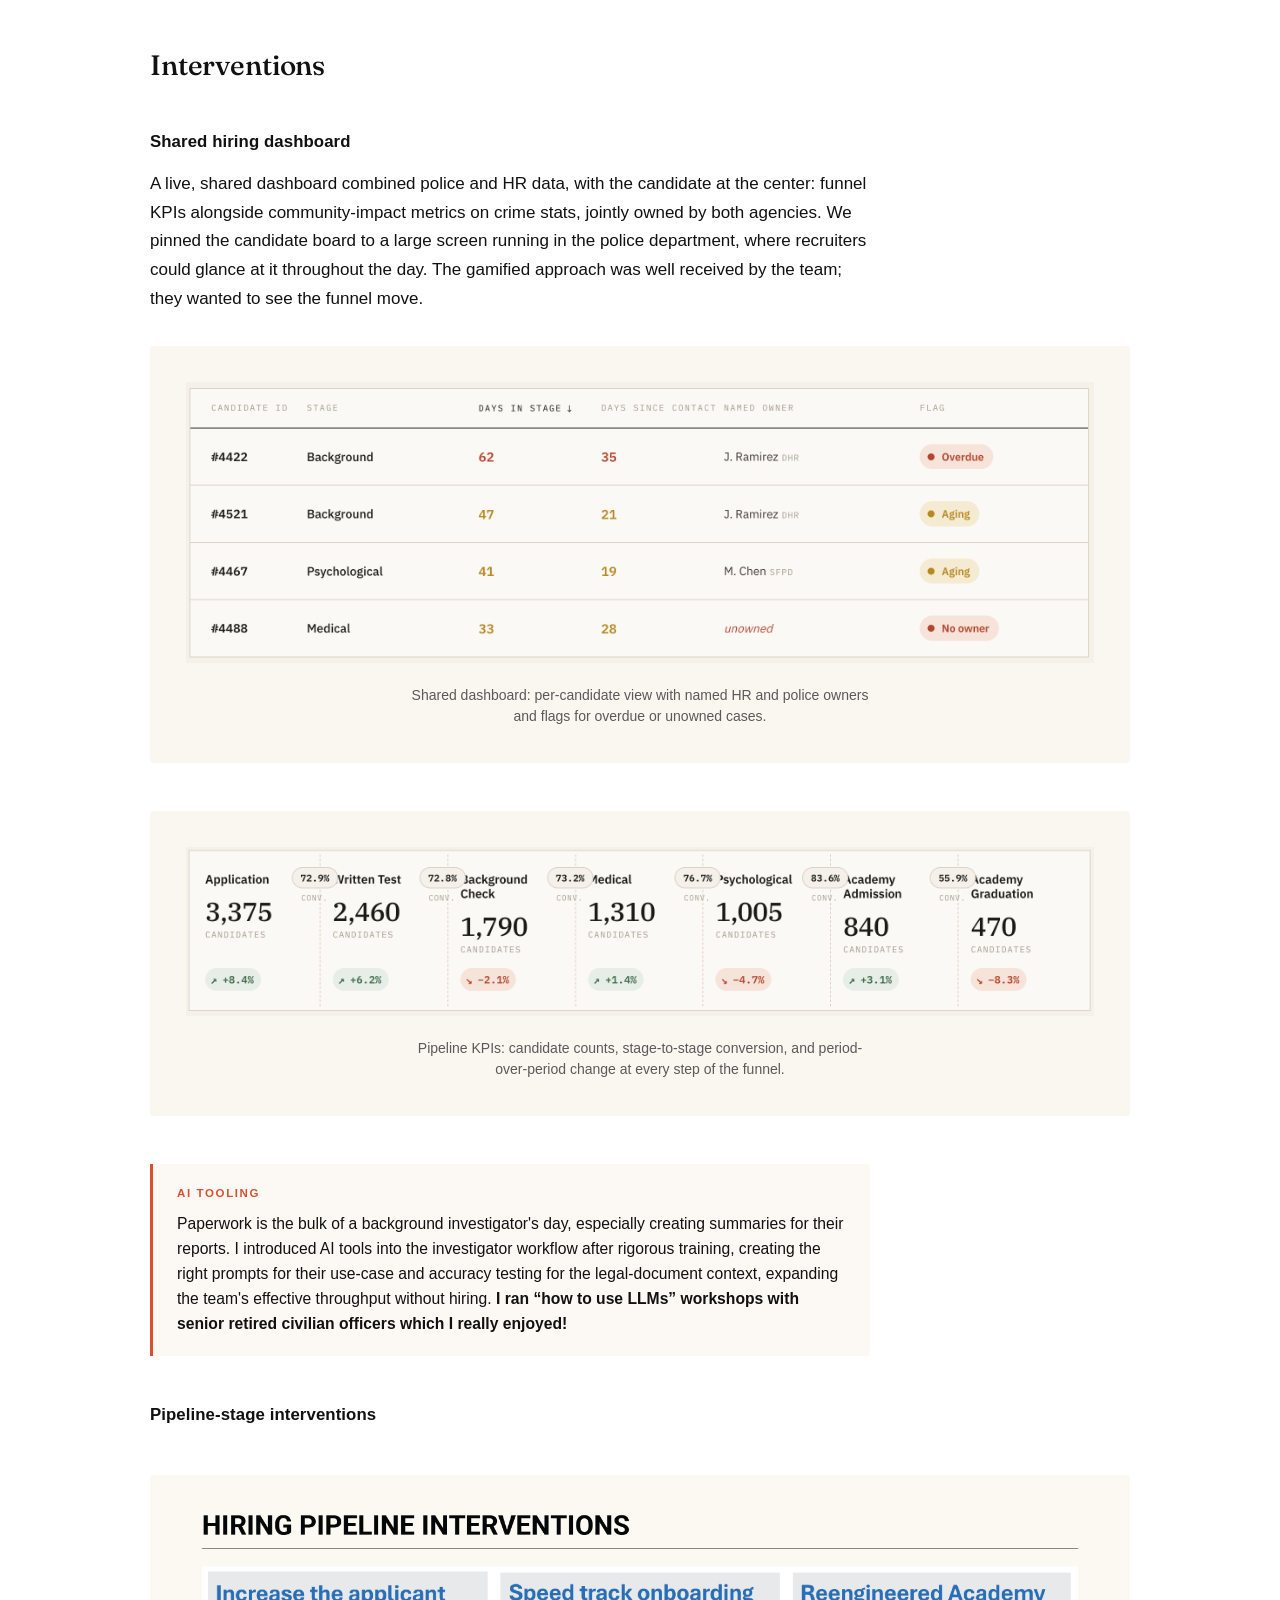
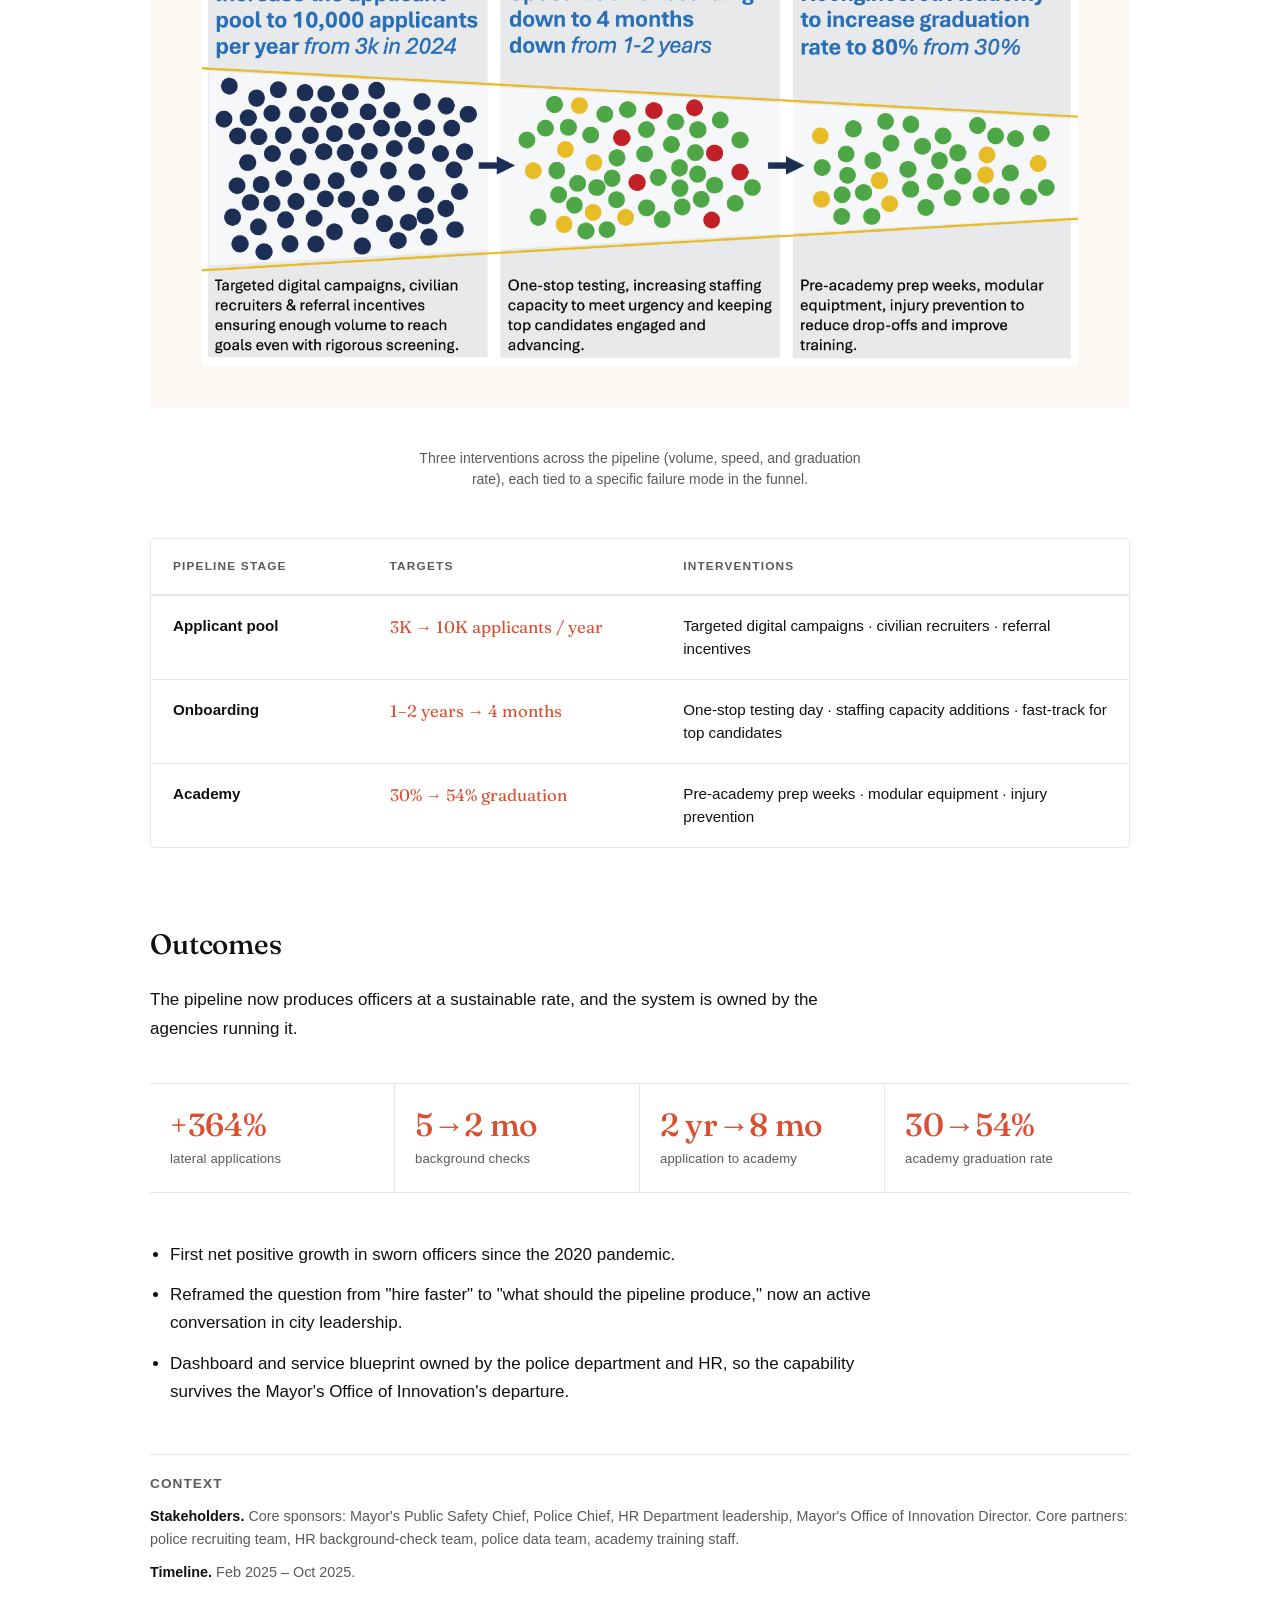
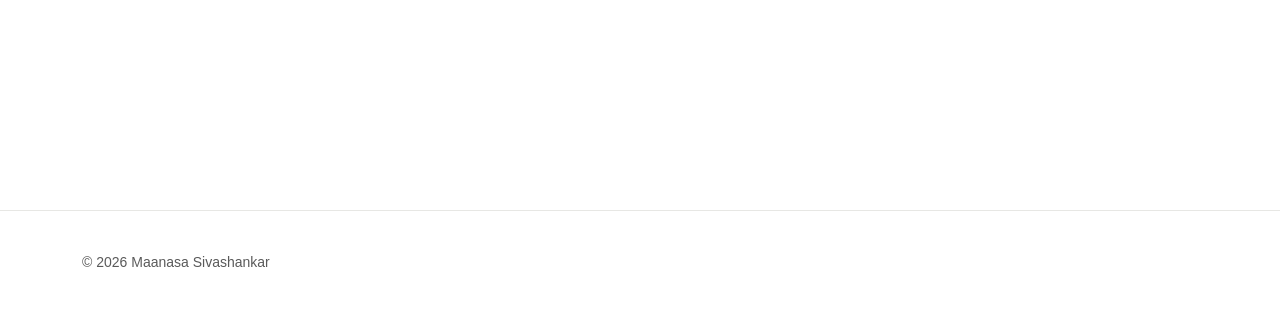
==== commit 7cd735dd: "Police Hiring and Penske: section moves, callouts, and copy refinements Police Hiring (project-1): -" ====
--- a/project-1.html
+++ b/project-1.html
@@ -108,7 +108,7 @@
       </figure>
 
       <h3>Candidate journey mapping</h3>
-      <p>I signed up to be a police officer after seeing a targeted ad. I mapped the candidate journey by playing a candidate myself and going through the process across the police department and HR. I received the drip campaign ads, sat through tests (which I didn't complete), and looked into communications at each stage. I also spoke to recently hired candidates and mapped about 4-5 other journeys.</p>
+      <p>To fully understand the pain points, I signed up to be a police officer after seeing a targeted ad. I mapped the candidate journey by playing a candidate myself and going through the process across the police department and HR. I received the drip campaign ads, sat through tests (which I didn't complete), and looked into communications at each stage. I also spoke to recently hired candidates and mapped about 4-5 other journeys.</p>
 
       <p>More than half the handoffs lacked a named owner, a shared service expectation, and a common view of candidate progress. Leaders saw the system gap for the first time from the candidate's perspective.</p>
 
@@ -125,11 +125,13 @@
       <p>A live, shared dashboard combined police and HR data, with the candidate at the center: funnel KPIs alongside community-impact metrics on crime stats, jointly owned by both agencies. We pinned the candidate board to a large screen running in the police department, where recruiters could glance at it throughout the day. The gamified approach was well received by the team; they wanted to see the funnel move.</p>
 
       <figure class="figure-penske">
-        <div class="figure-penske-grid-inner">
-          <img src="dashboard-1.png" alt="Shared hiring dashboard table with columns for Candidate ID, Stage, Days in Stage, Days Since Contact, Named Owner with an HR or police tag, and a Flag pill surfacing overdue, aging, and unowned cases." />
-          <img src="dashboard-2.png" alt="Pipeline KPI strip with seven hiring stages from Application to Academy Graduation, candidate counts, stage-to-stage conversion rates, and period-over-period change arrows." />
-        </div>
-        <figcaption>Shared dashboard (left): per-candidate view with named HR and police owners and flags for overdue or unowned cases. Pipeline KPIs (right): candidate counts, stage-to-stage conversion, and period-over-period change at every step of the funnel.</figcaption>
+        <img src="dashboard-1.png" alt="Shared hiring dashboard table with columns for Candidate ID, Stage, Days in Stage, Days Since Contact, Named Owner with an HR or police tag, and a Flag pill surfacing overdue, aging, and unowned cases." />
+        <figcaption>Shared dashboard: per-candidate view with named HR and police owners and flags for overdue or unowned cases.</figcaption>
+      </figure>
+
+      <figure class="figure-penske">
+        <img src="dashboard-2.png" alt="Pipeline KPI strip with seven hiring stages from Application to Academy Graduation, candidate counts, stage-to-stage conversion rates, and period-over-period change arrows." />
+        <figcaption>Pipeline KPIs: candidate counts, stage-to-stage conversion, and period-over-period change at every step of the funnel.</figcaption>
       </figure>
 
       <aside class="ai-callout">
--- a/css/style.css
+++ b/css/style.css
@@ -1268,6 +1268,24 @@
   }
 }
 
+/* ---------- Side-by-side figure pair (each with its own cream background and caption) ---------- */
+.figures-side-by-side {
+  display: grid;
+  grid-template-columns: 1fr 1fr;
+  gap: 24px;
+  margin: 32px 0 48px;
+}
+
+.figures-side-by-side .figure-penske {
+  margin: 0;
+}
+
+@media (max-width: 860px) {
+  .figures-side-by-side {
+    grid-template-columns: 1fr;
+  }
+}
+
 /* ---------- Project-3: Penske figure wrapper (cream background) ---------- */
 .project-content .figure-penske {
   background: #faf6f0;
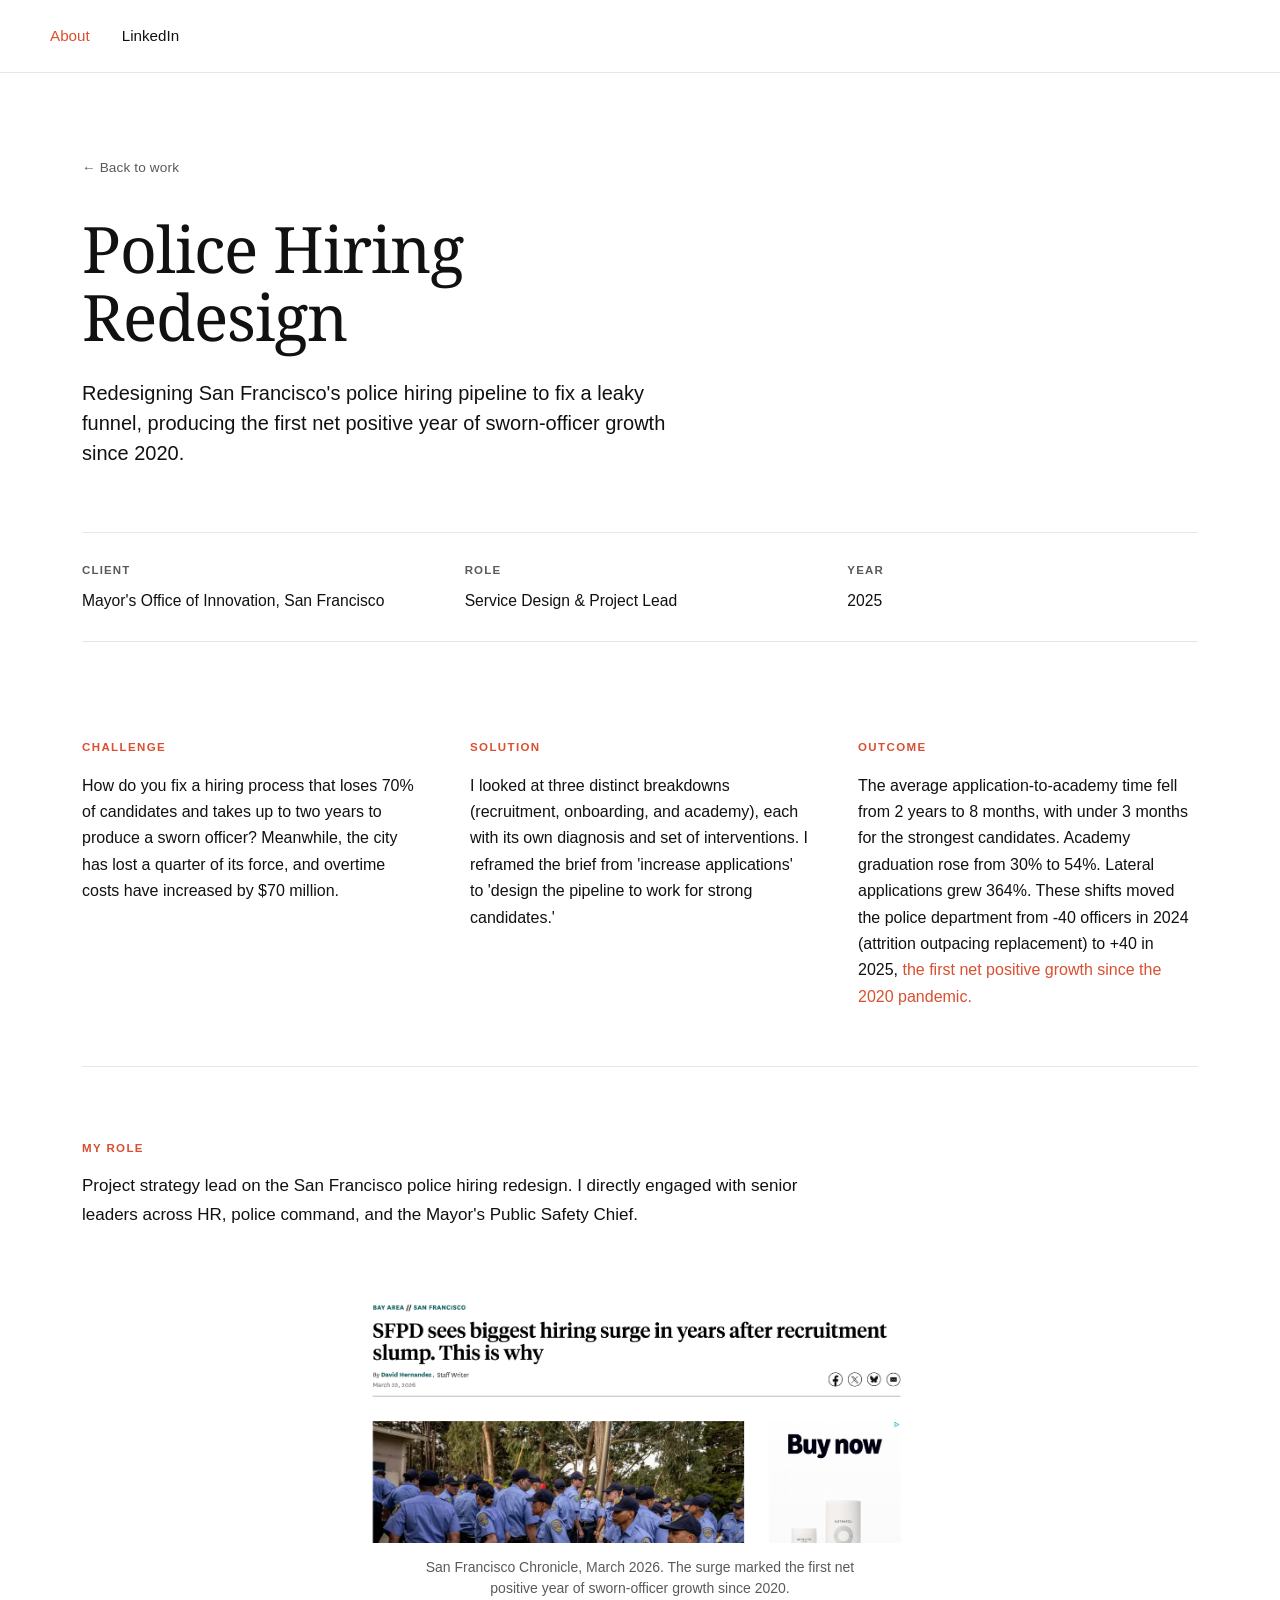
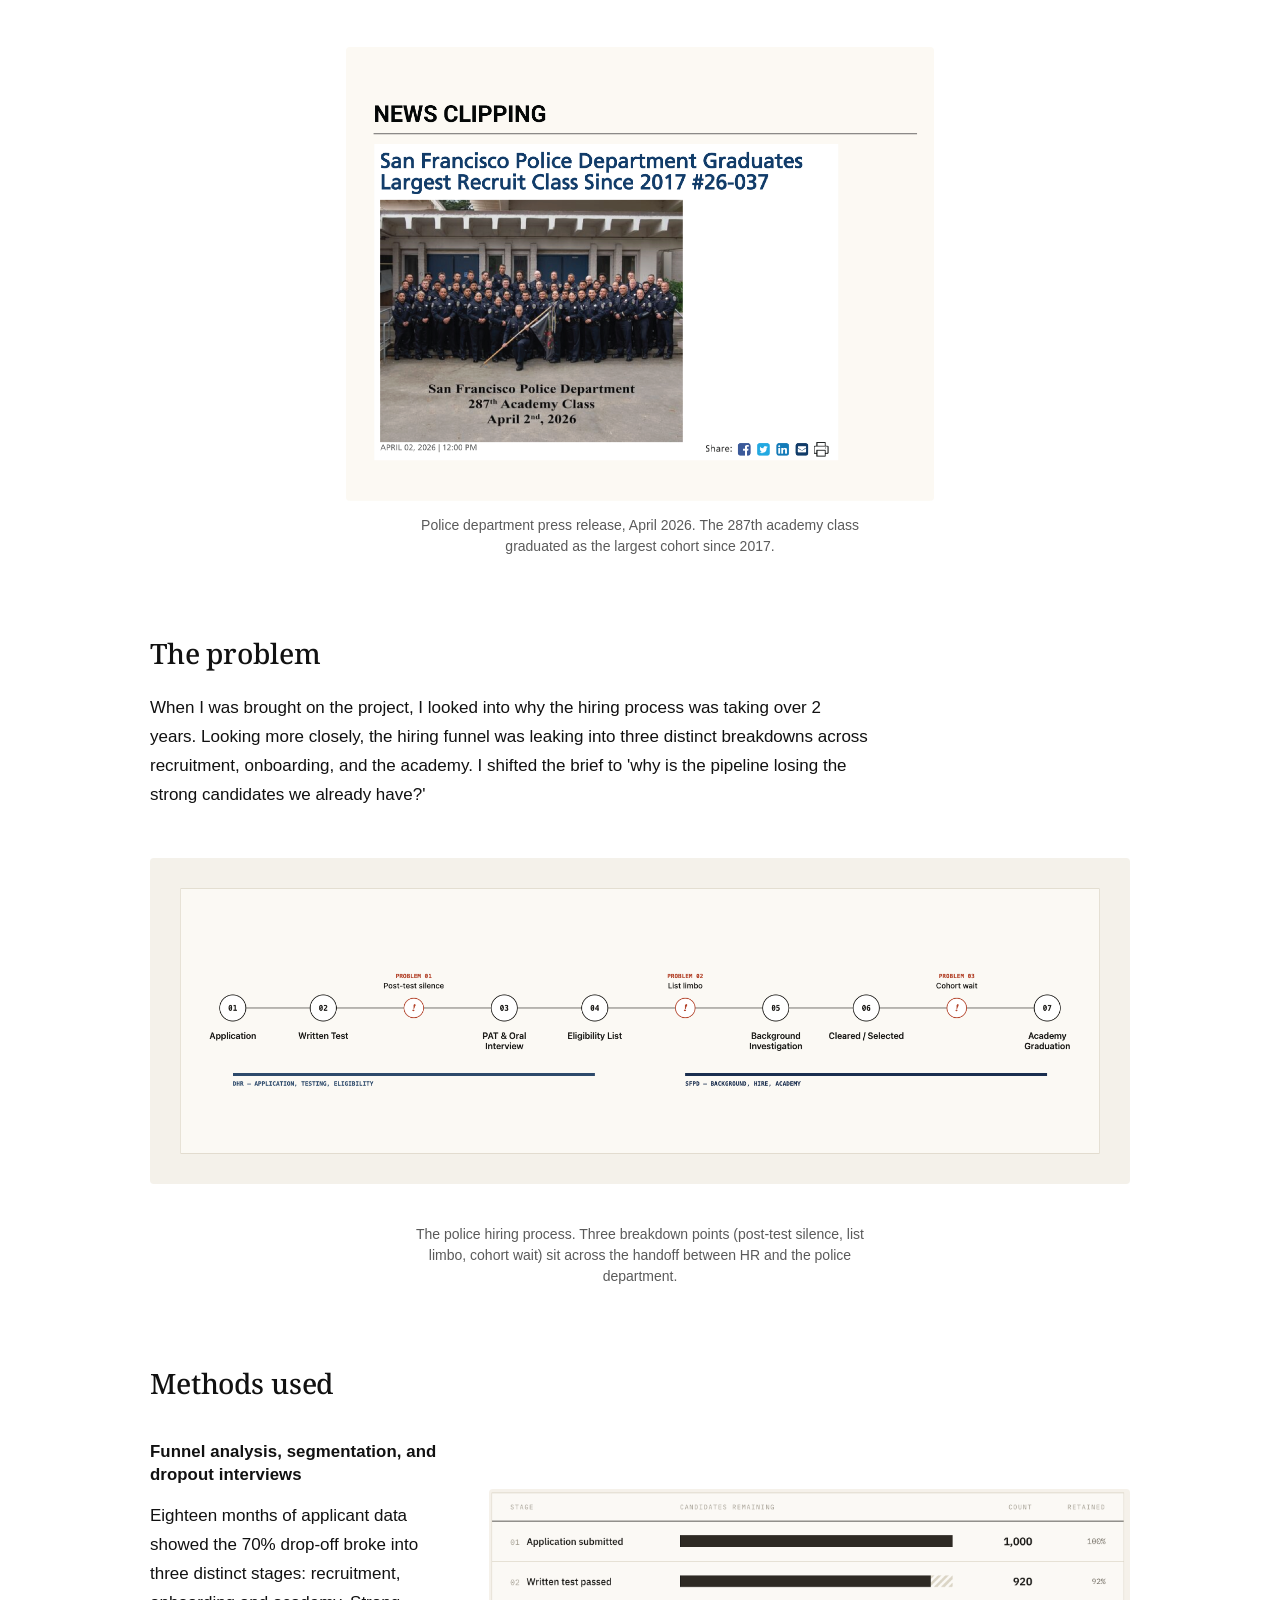
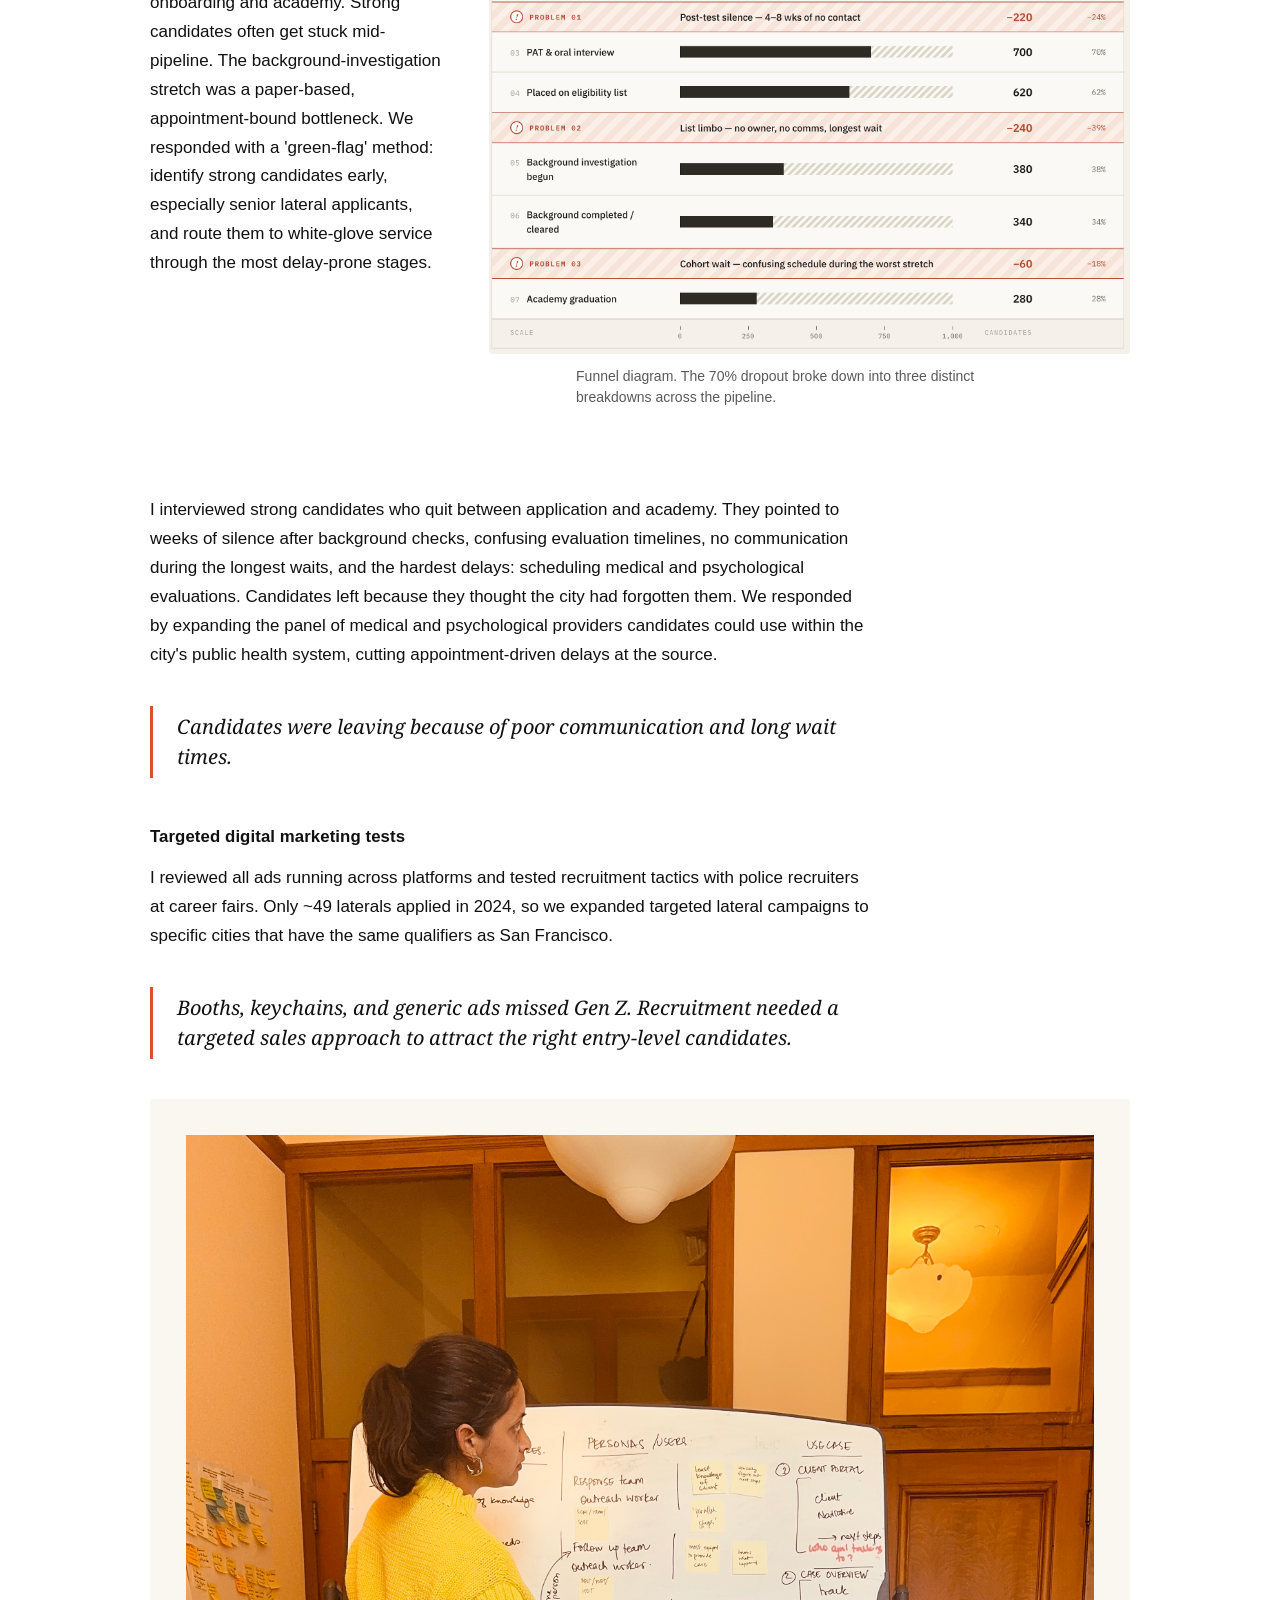
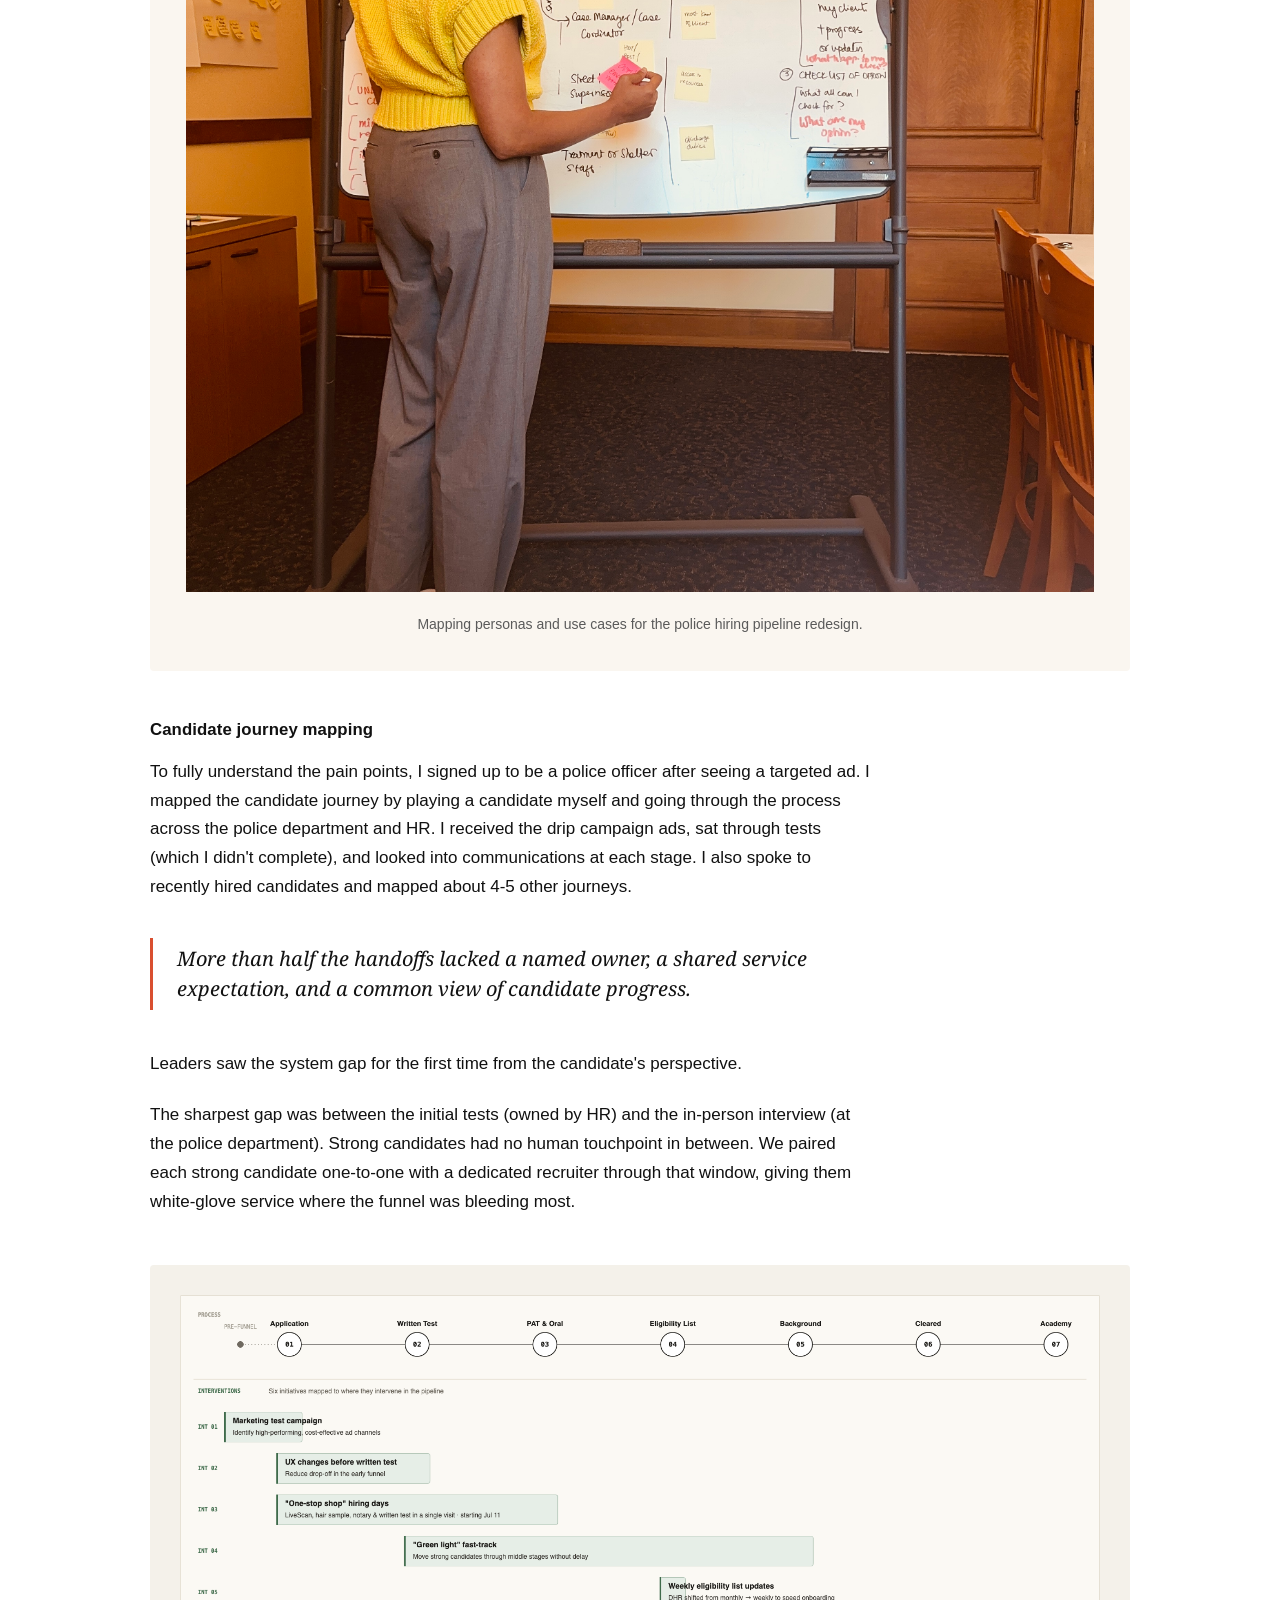
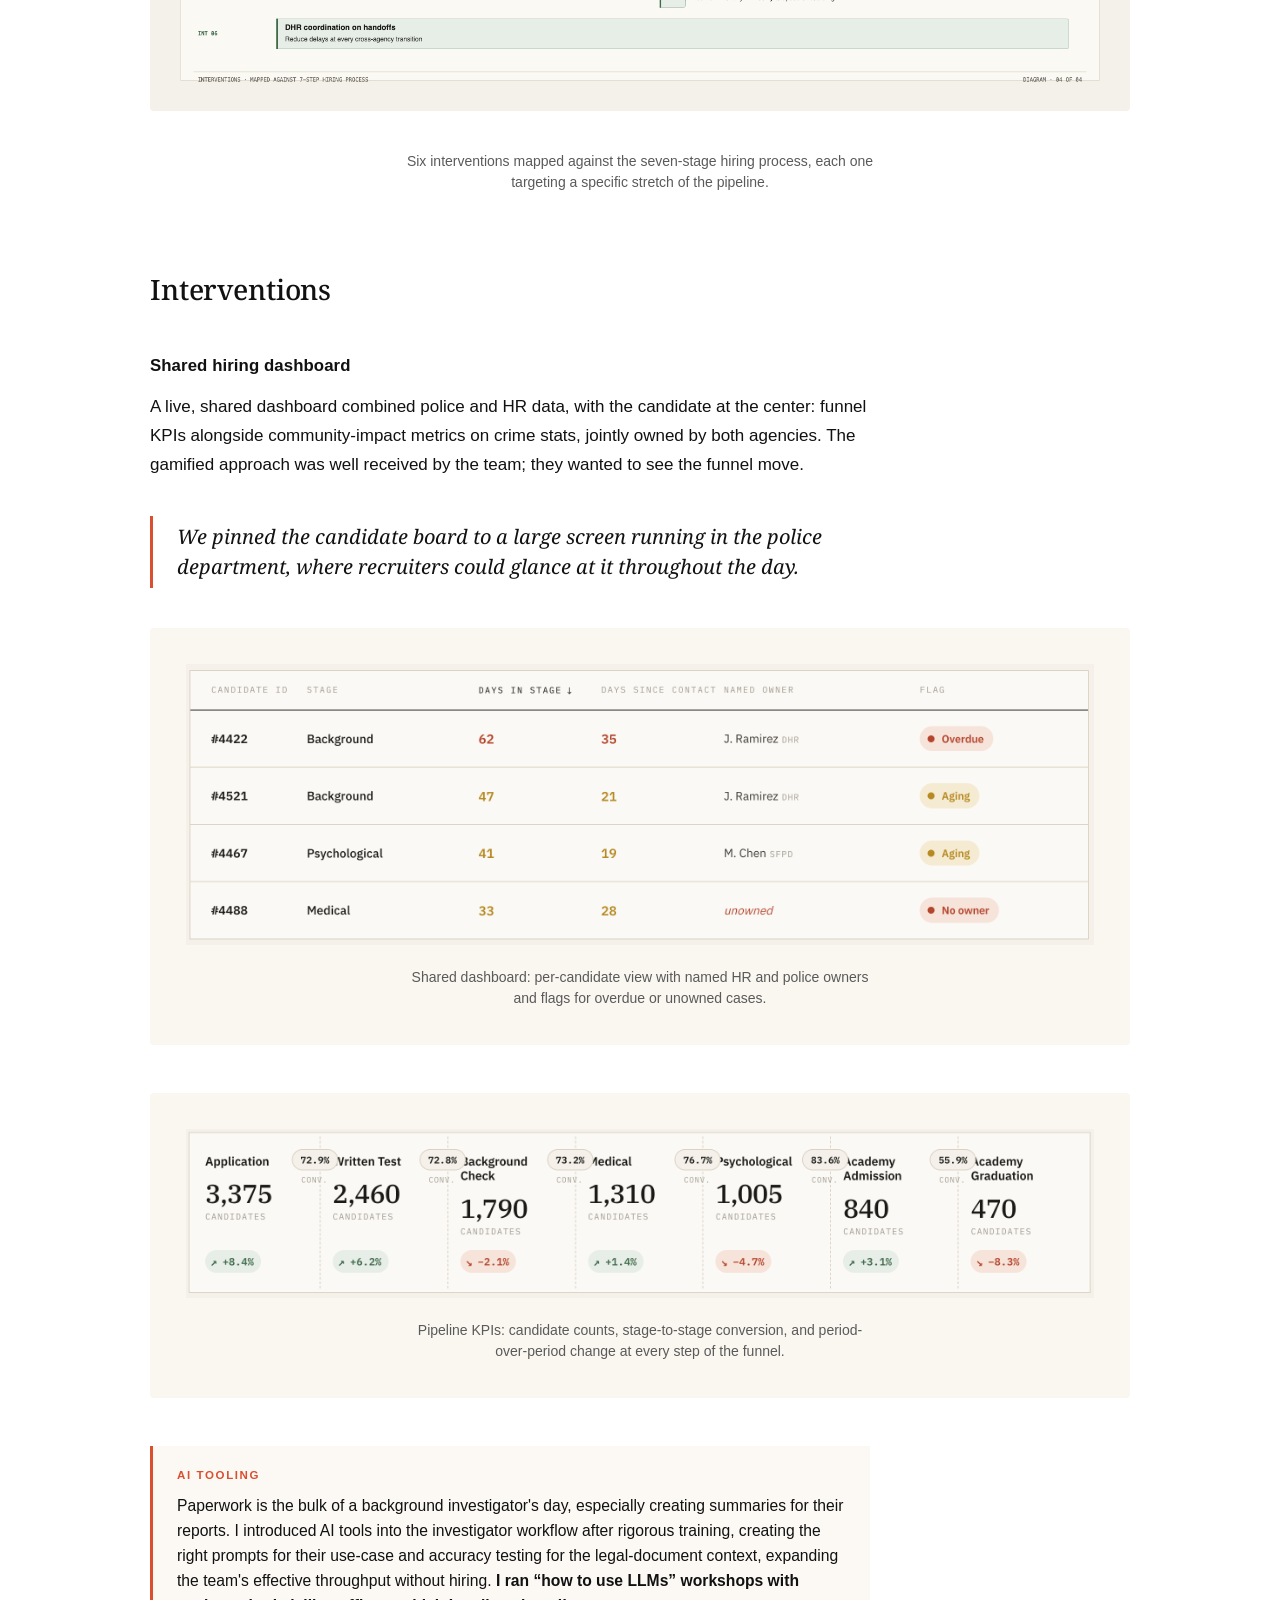
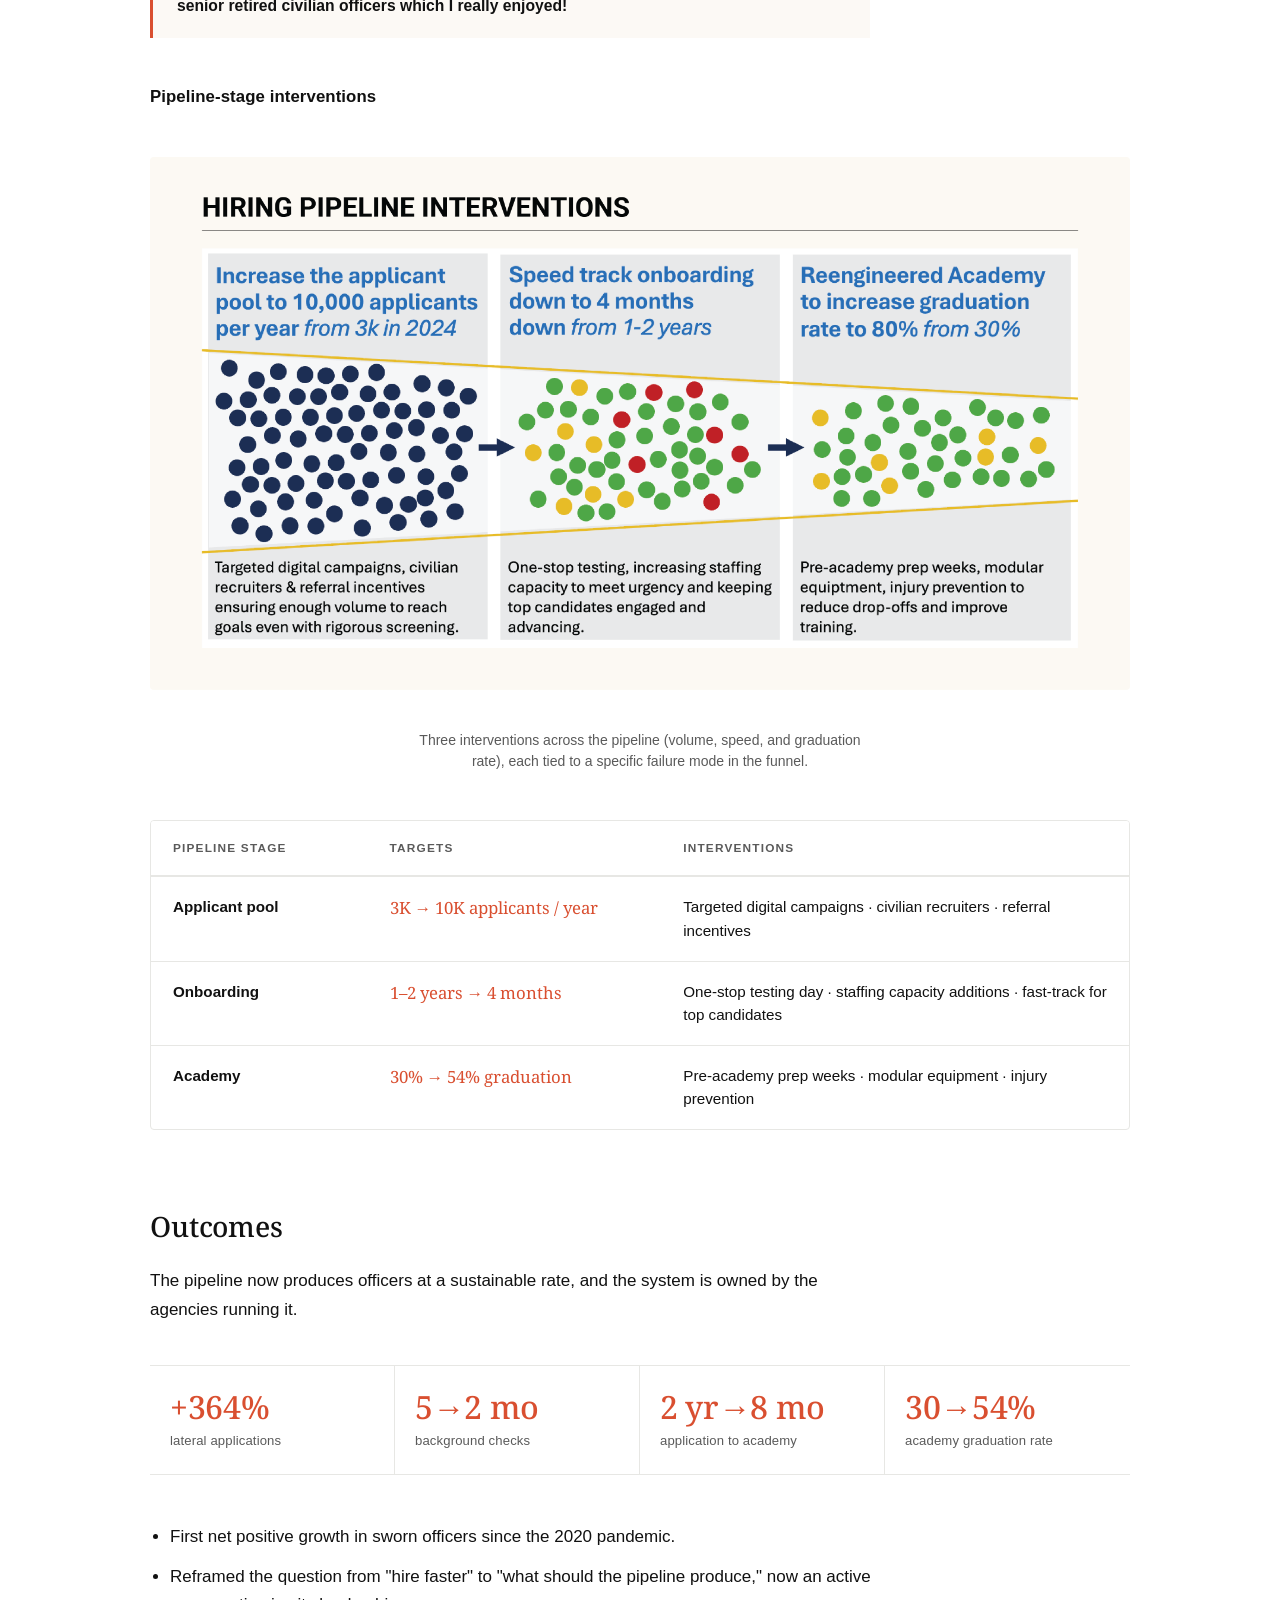
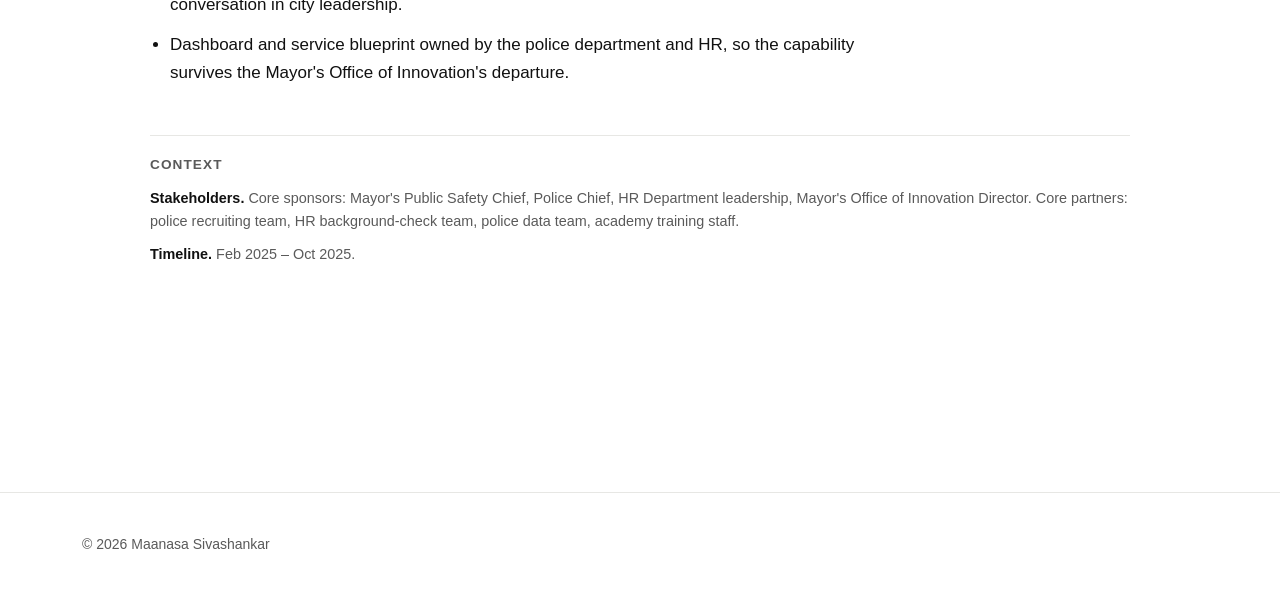
==== commit 363237cd: "Font switch, callouts, bio refresh Site-wide: - Swapped Fraunces for Noto Serif (more traditional/ed" ====
--- a/project-1.html
+++ b/project-1.html
@@ -6,7 +6,7 @@
   <title>Police Hiring Redesign · Maanasa Sivashankar</title>
   <link rel="preconnect" href="https://fonts.googleapis.com" />
   <link rel="preconnect" href="https://fonts.gstatic.com" crossorigin />
-  <link href="https://fonts.googleapis.com/css2?family=Fraunces:opsz,wght@9..144,400;9..144,500;9..144,600;9..144,700&display=swap" rel="stylesheet" />
+  <link href="https://fonts.googleapis.com/css2?family=Noto+Serif:ital,wght@0,400;0,500;0,600;0,700;1,400&display=swap" rel="stylesheet" />
   <link rel="stylesheet" href="css/style.css" />
 </head>
 <body>
@@ -100,7 +100,9 @@
       <blockquote class="project-callout">Candidates were leaving because of poor communication and long wait times.</blockquote>
 
       <h3>Targeted digital marketing tests</h3>
-      <p>I reviewed all ads running across platforms and tested recruitment tactics with police recruiters at career fairs. Booths, keychains, and generic ads missed Gen Z. Recruitment needed a targeted sales approach to attract the right entry-level candidates. Only ~49 laterals applied in 2024, so we expanded targeted lateral campaigns to specific cities that have the same qualifiers as San Francisco.</p>
+      <p>I reviewed all ads running across platforms and tested recruitment tactics with police recruiters at career fairs. Only ~49 laterals applied in 2024, so we expanded targeted lateral campaigns to specific cities that have the same qualifiers as San Francisco.</p>
+
+      <blockquote class="project-callout">Booths, keychains, and generic ads missed Gen Z. Recruitment needed a targeted sales approach to attract the right entry-level candidates.</blockquote>
 
       <figure class="figure-penske">
         <img src="PoliceHiring.jpeg" alt="Maanasa at a whiteboard mapping persona and use-case research notes for the police hiring redesign, with columns of stakeholder personas on the left paired with use cases on the right." />
@@ -110,7 +112,9 @@
       <h3>Candidate journey mapping</h3>
       <p>To fully understand the pain points, I signed up to be a police officer after seeing a targeted ad. I mapped the candidate journey by playing a candidate myself and going through the process across the police department and HR. I received the drip campaign ads, sat through tests (which I didn't complete), and looked into communications at each stage. I also spoke to recently hired candidates and mapped about 4-5 other journeys.</p>
 
-      <p>More than half the handoffs lacked a named owner, a shared service expectation, and a common view of candidate progress. Leaders saw the system gap for the first time from the candidate's perspective.</p>
+      <blockquote class="project-callout">More than half the handoffs lacked a named owner, a shared service expectation, and a common view of candidate progress.</blockquote>
+
+      <p>Leaders saw the system gap for the first time from the candidate's perspective.</p>
 
       <p>The sharpest gap was between the initial tests (owned by HR) and the in-person interview (at the police department). Strong candidates had no human touchpoint in between. We paired each strong candidate one-to-one with a dedicated recruiter through that window, giving them white-glove service where the funnel was bleeding most.</p>
 
@@ -122,7 +126,9 @@
       <h2>Interventions</h2>
 
       <h3>Shared hiring dashboard</h3>
-      <p>A live, shared dashboard combined police and HR data, with the candidate at the center: funnel KPIs alongside community-impact metrics on crime stats, jointly owned by both agencies. We pinned the candidate board to a large screen running in the police department, where recruiters could glance at it throughout the day. The gamified approach was well received by the team; they wanted to see the funnel move.</p>
+      <p>A live, shared dashboard combined police and HR data, with the candidate at the center: funnel KPIs alongside community-impact metrics on crime stats, jointly owned by both agencies. The gamified approach was well received by the team; they wanted to see the funnel move.</p>
+
+      <blockquote class="project-callout">We pinned the candidate board to a large screen running in the police department, where recruiters could glance at it throughout the day.</blockquote>
 
       <figure class="figure-penske">
         <img src="dashboard-1.png" alt="Shared hiring dashboard table with columns for Candidate ID, Stage, Days in Stage, Days Since Contact, Named Owner with an HR or police tag, and a Flag pill surfacing overdue, aging, and unowned cases." />
--- a/css/style.css
+++ b/css/style.css
@@ -11,7 +11,7 @@
   --prose-width: 720px;    /* ~65–72ch comfortable reading column */
   --radius: 4px;
   --font-sans: -apple-system, BlinkMacSystemFont, "Inter", "Helvetica Neue", Arial, sans-serif;
-  --font-serif: "Fraunces", "Georgia", "Times New Roman", serif;
+  --font-serif: "Noto Serif", "Georgia", "Times New Roman", serif;
 }
 
 * {
